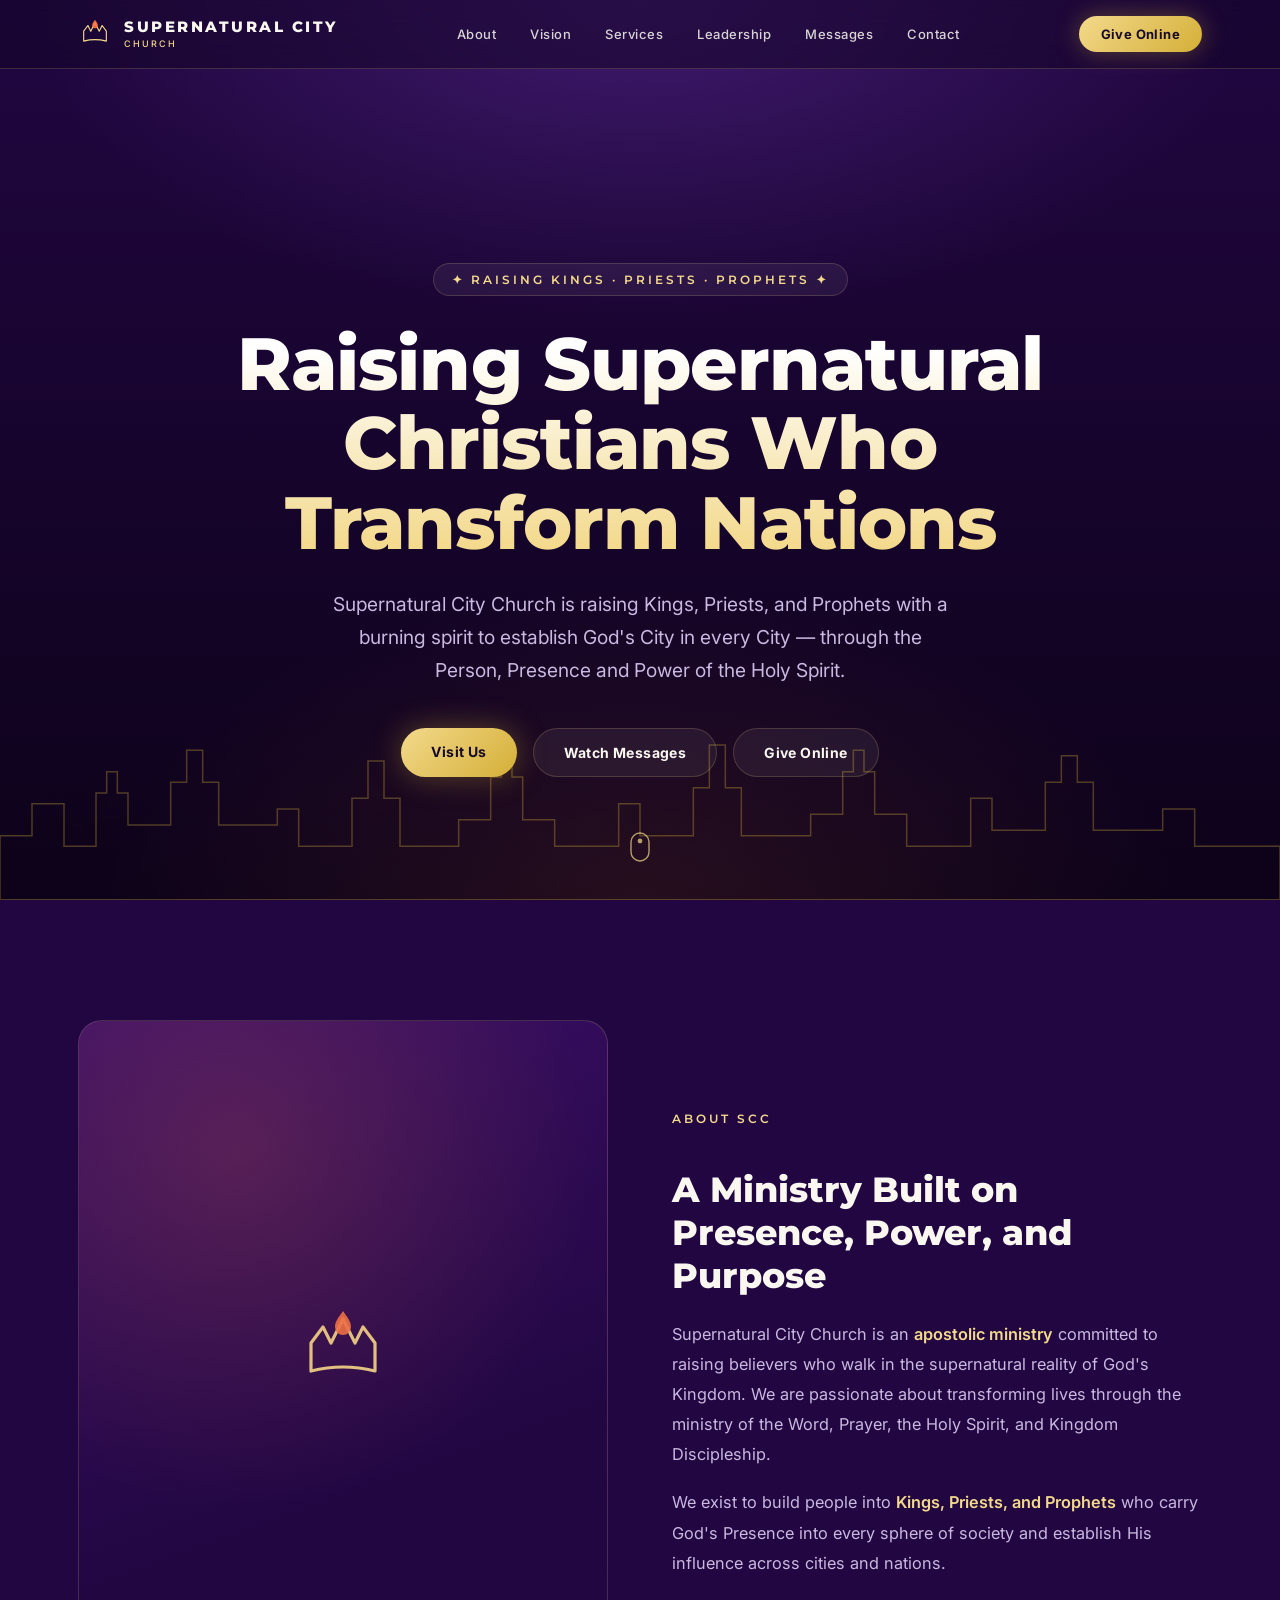
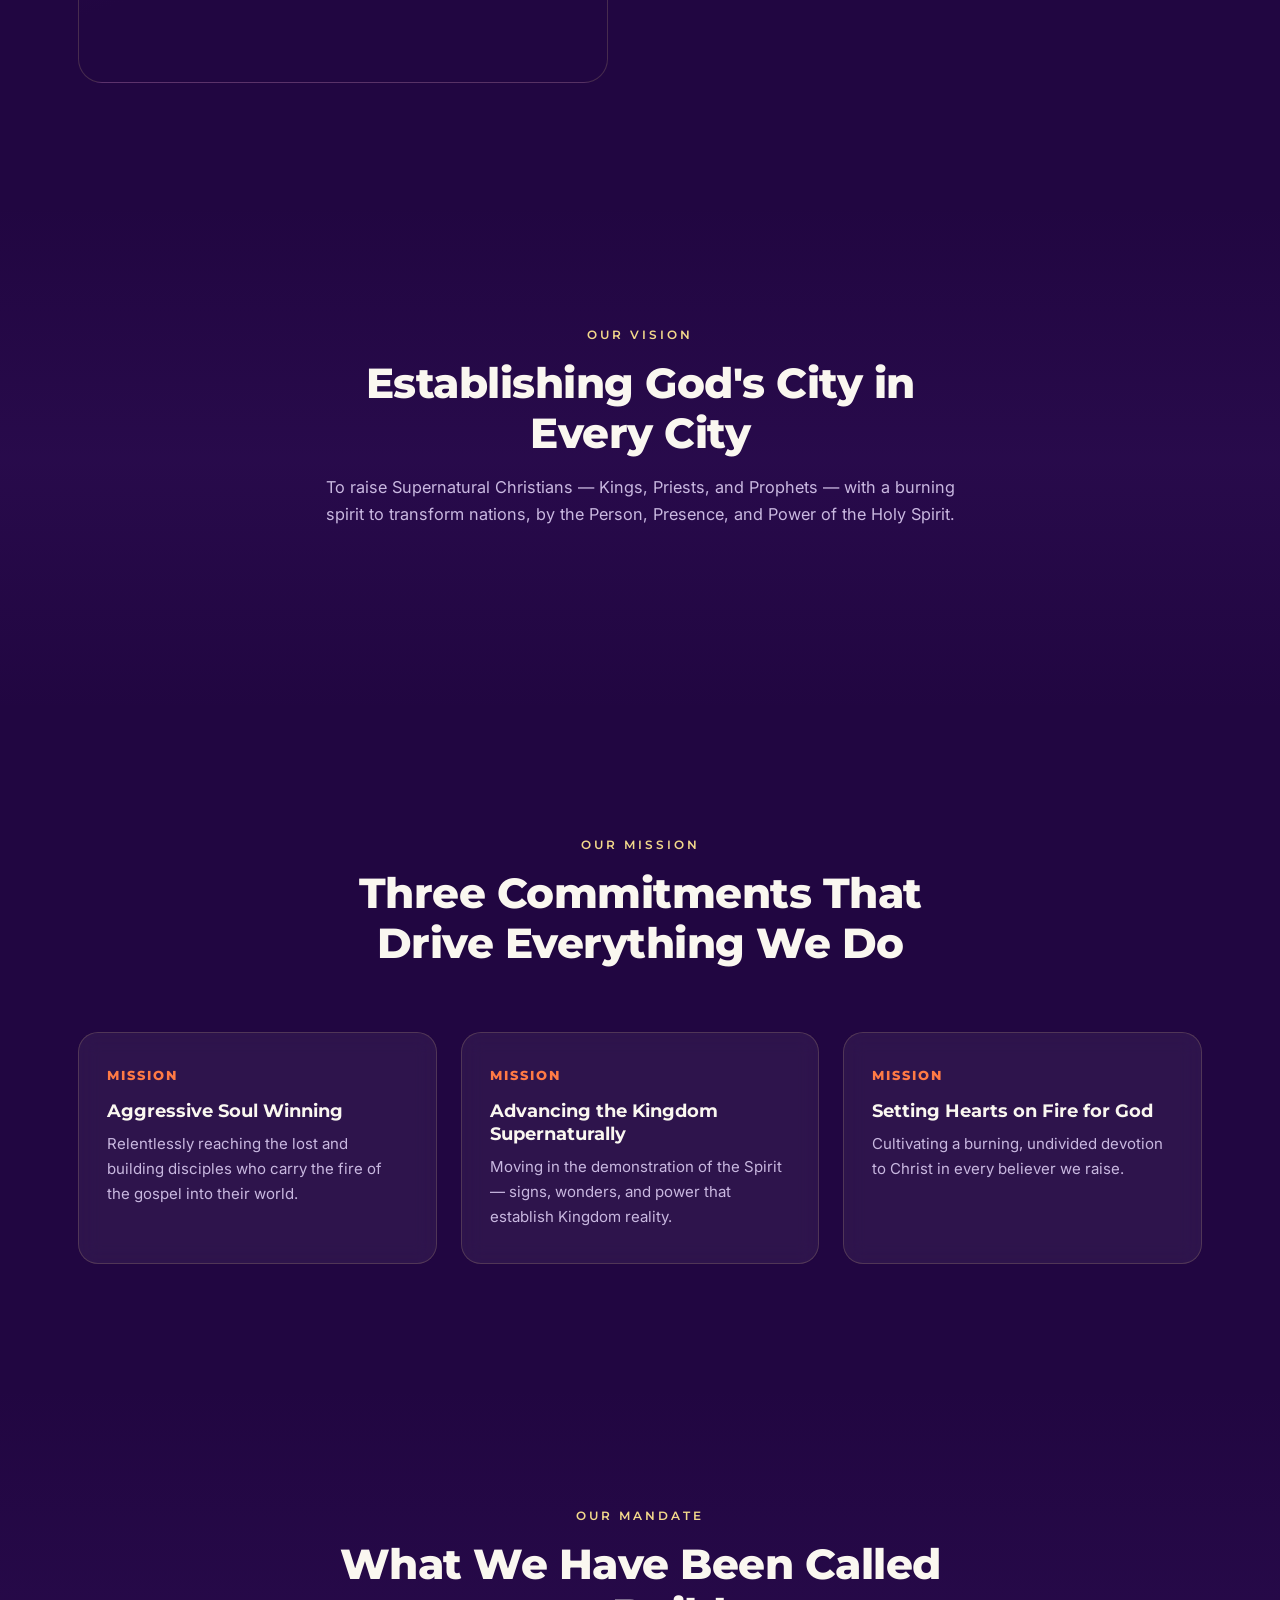
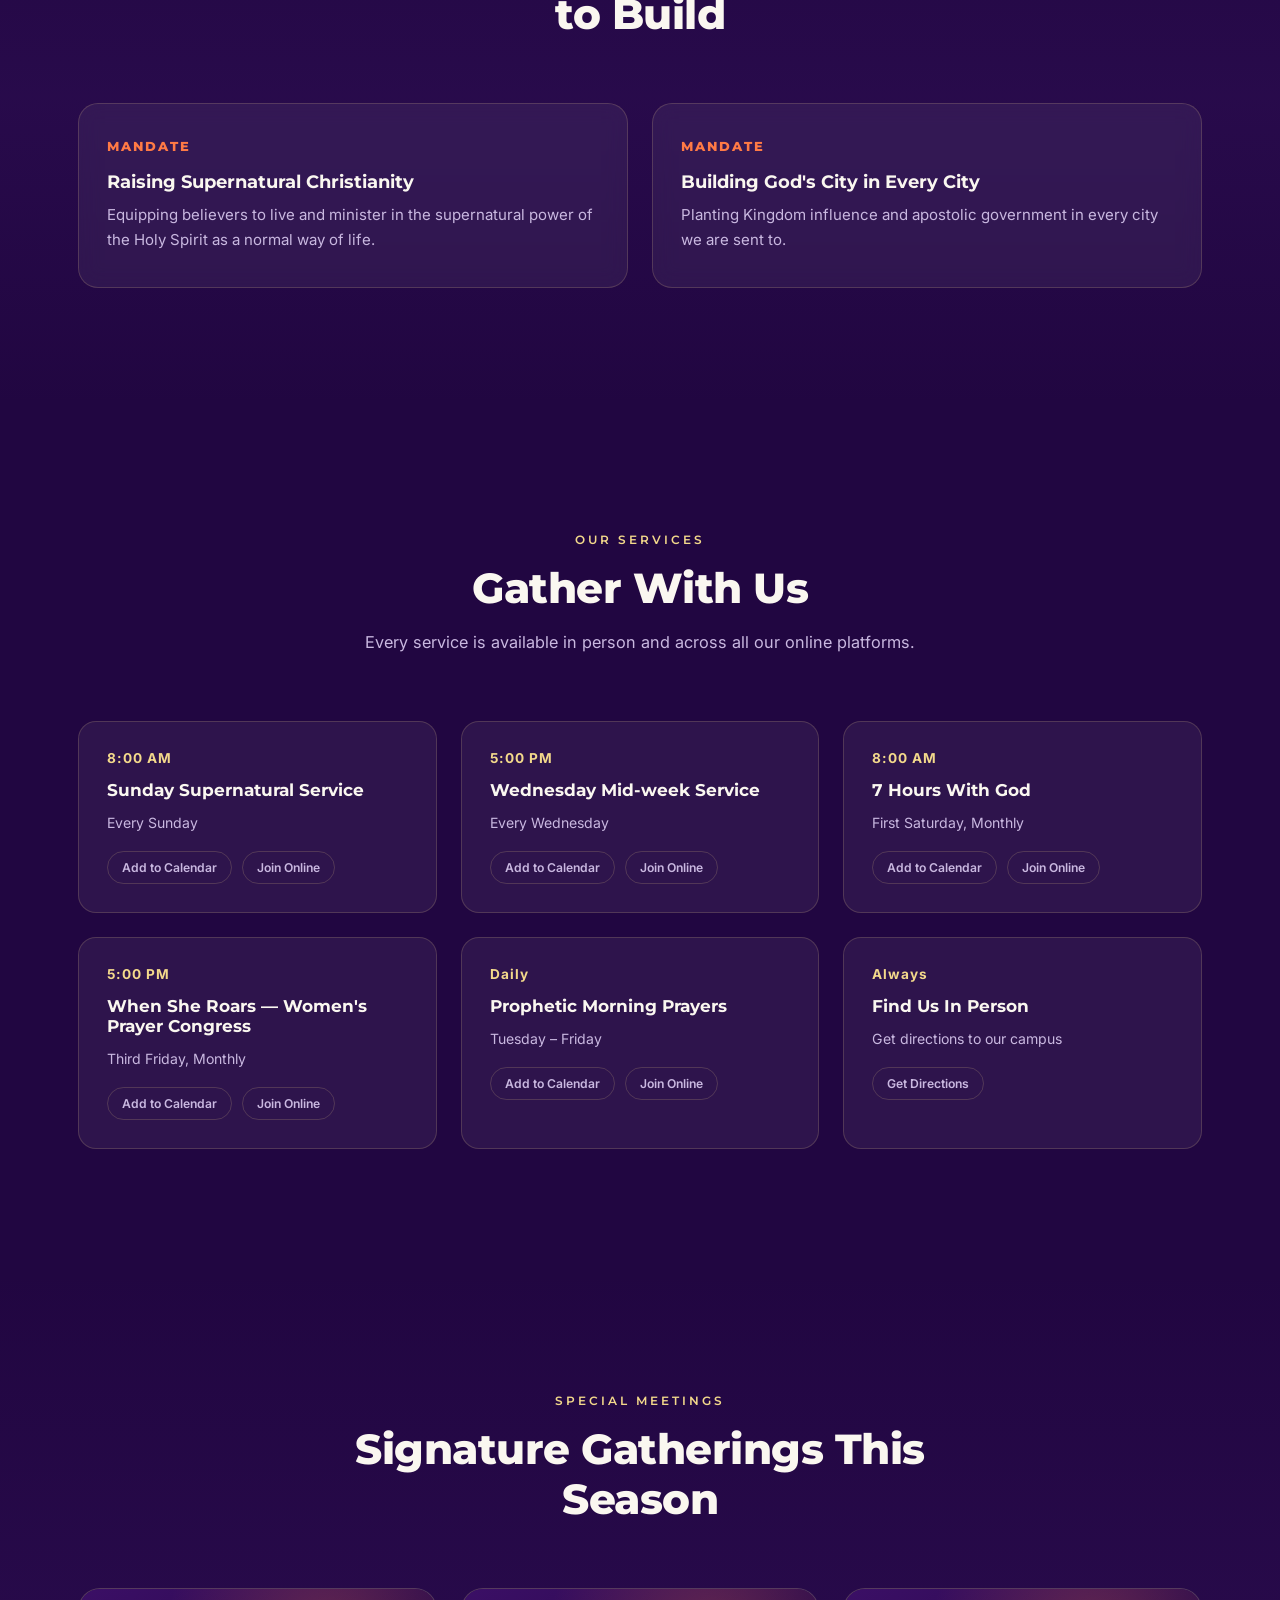
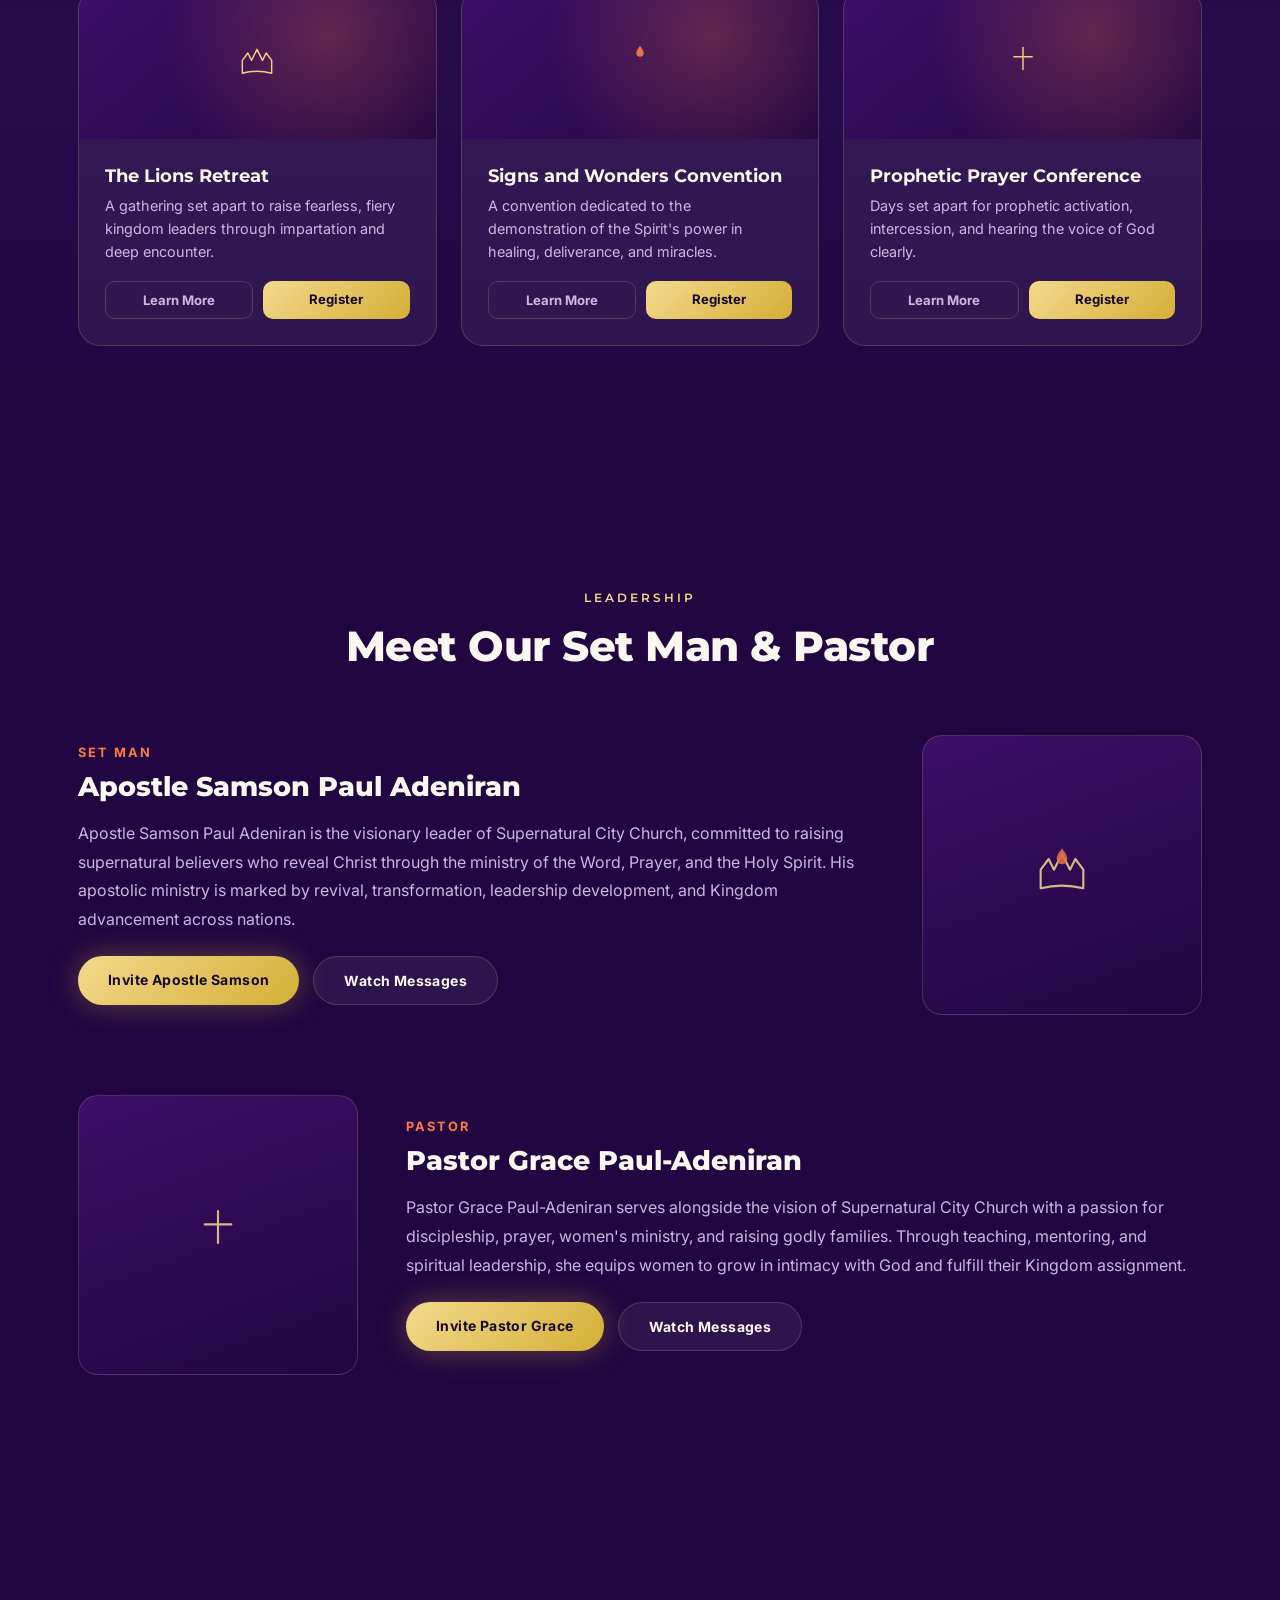
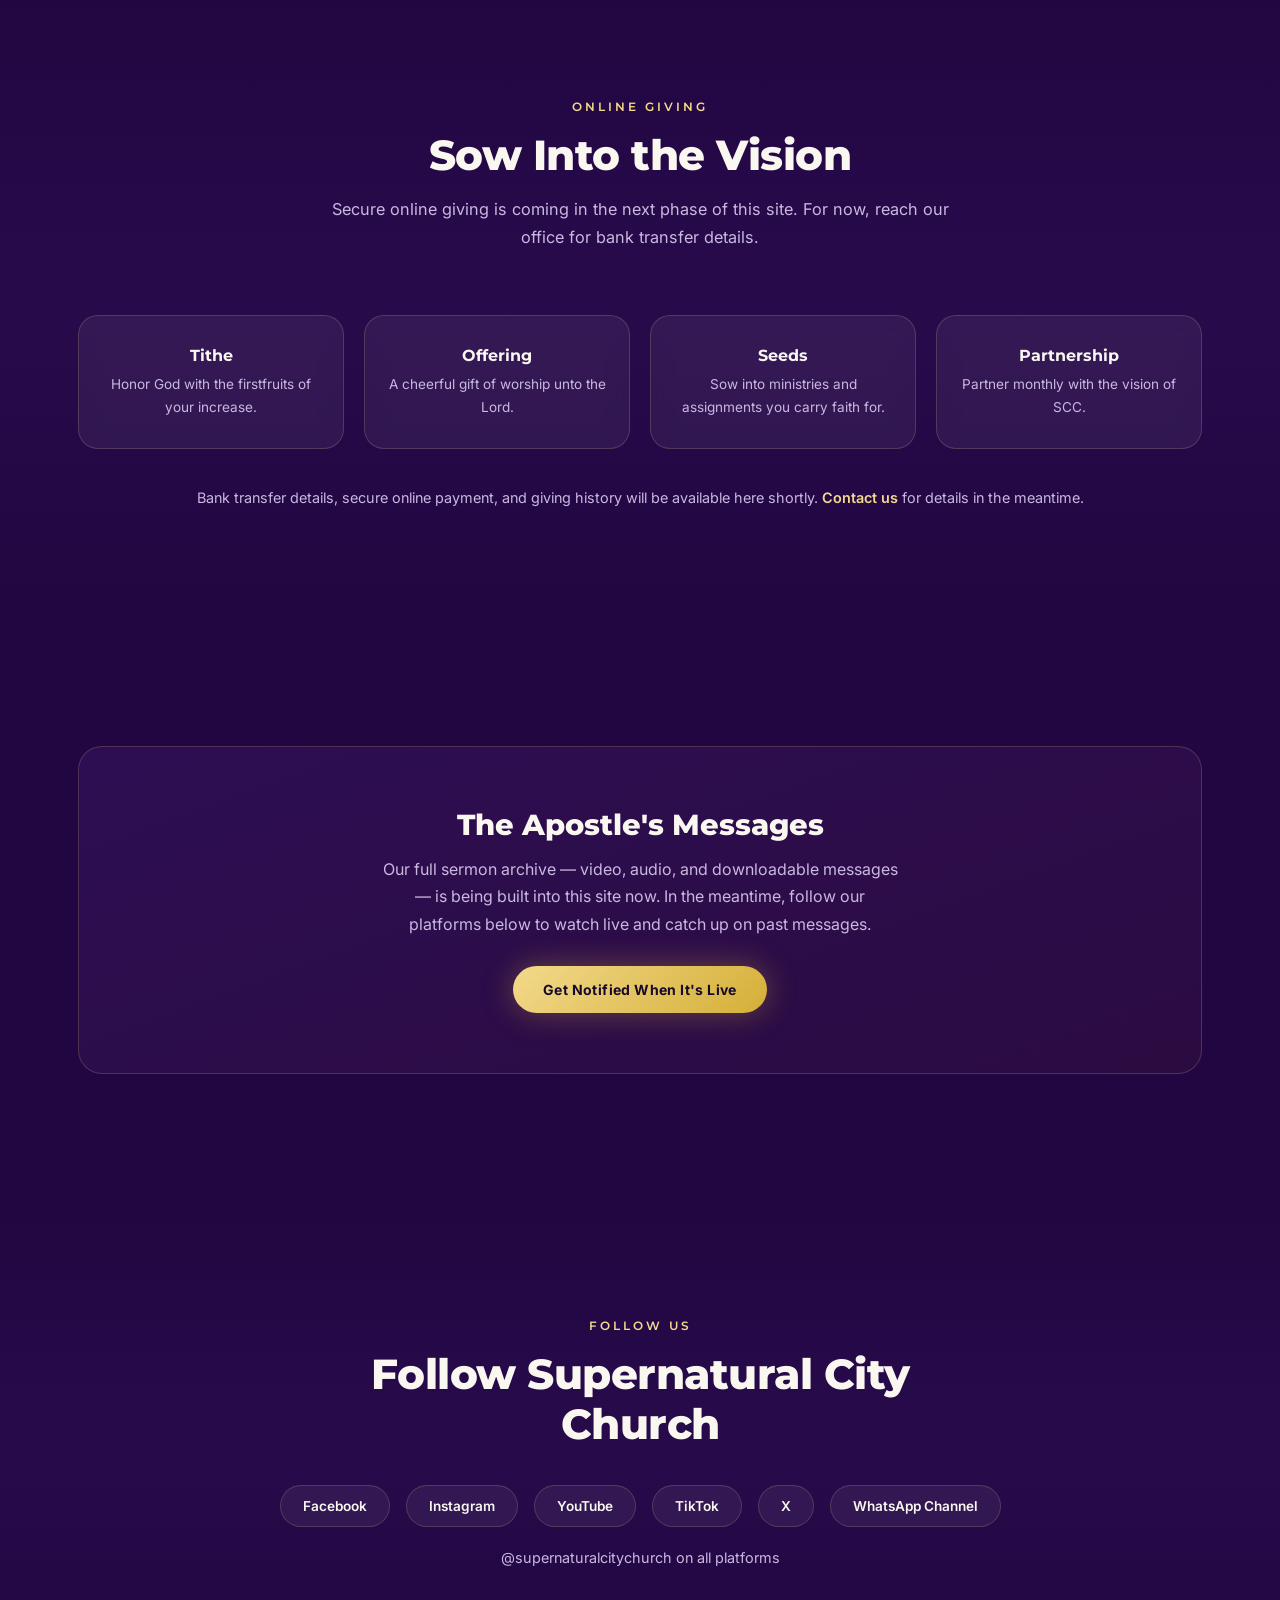
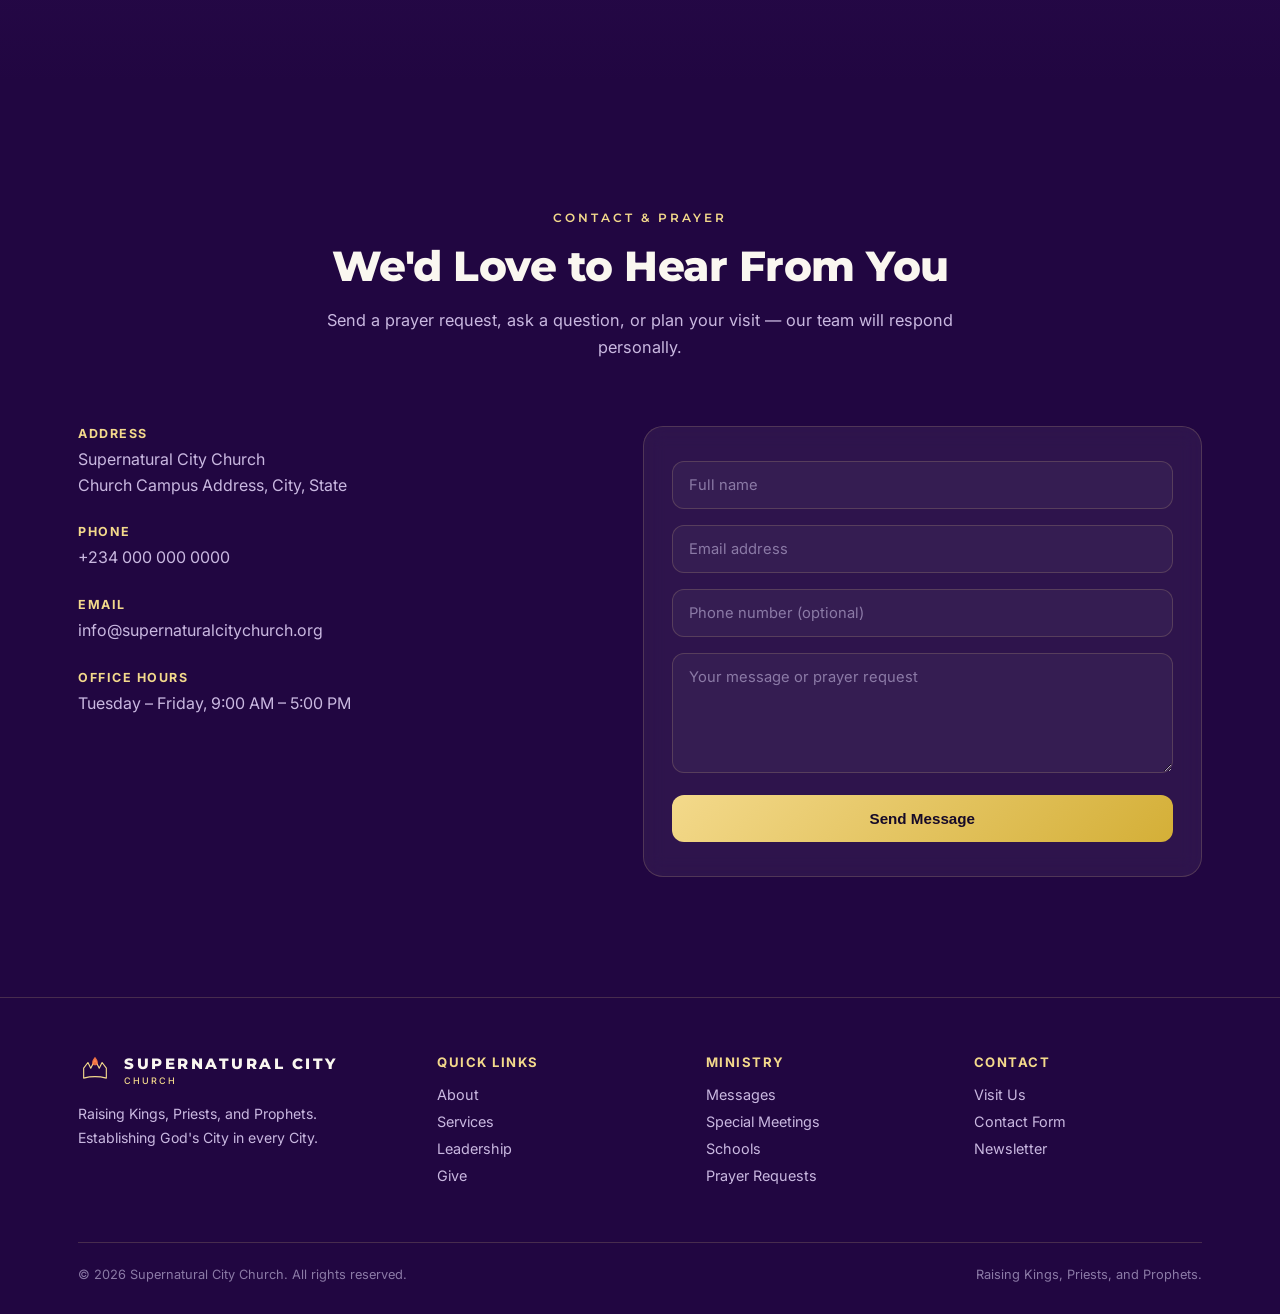
==== index.html @ 4b665d41 "Rename index (1).html to index.html" ====
<!DOCTYPE html>
<html lang="en">
<head>
<meta charset="UTF-8">
<meta name="viewport" content="width=device-width, initial-scale=1.0">
<title>Supernatural City Church | Raising Kings, Priests, and Prophets</title>
<meta name="description" content="Supernatural City Church — raising supernatural Christians with a burning spirit to establish God's City in every city through the Person, Presence and Power of the Holy Spirit.">
<link rel="preconnect" href="https://fonts.googleapis.com">
<link rel="preconnect" href="https://fonts.gstatic.com" crossorigin>
<link href="https://fonts.googleapis.com/css2?family=Montserrat:wght@500;600;700;800;900&family=Inter:wght@400;500;600&display=swap" rel="stylesheet">
<style>
  :root{
    --purple-deep:#210641;
    --purple-mid:#3B0F66;
    --purple-glow:#7A3FC2;
    --gold:#D4AF37;
    --gold-light:#F3D98B;
    --orange-glow:#FF7A45;
    --cream:#FAF7F0;
    --ink:#160A28;
    --muted:#C9B8E0;
    --glass:rgba(255,255,255,0.06);
    --glass-border:rgba(243,217,139,0.18);
  }
  *{margin:0;padding:0;box-sizing:border-box;}
  html{scroll-behavior:smooth;}
  body{
    background:var(--purple-deep);
    color:var(--cream);
    font-family:'Inter',sans-serif;
    overflow-x:hidden;
  }
  h1,h2,h3,.eyebrow,.logo-text{font-family:'Montserrat',sans-serif;}
  a{color:inherit;text-decoration:none;}
  img{max-width:100%;display:block;}
  .wrap{max-width:1180px;margin:0 auto;padding:0 28px;}
  ::selection{background:var(--gold);color:var(--ink);}

  /* ---------- Signature glyph (flame-crown) ---------- */
  .glyph{width:34px;height:34px;flex-shrink:0;}
  .glyph path,.glyph polyline{fill:none;stroke:var(--gold-light);stroke-width:1.6;stroke-linecap:round;stroke-linejoin:round;}
  .glyph .flame{fill:var(--orange-glow);stroke:none;opacity:.9;}

  /* ---------- Nav ---------- */
  header{
    position:fixed;top:0;left:0;right:0;z-index:100;
    background:rgba(21,6,41,0.55);
    backdrop-filter:blur(14px);-webkit-backdrop-filter:blur(14px);
    border-bottom:1px solid var(--glass-border);
    transition:background .3s ease;
  }
  nav{display:flex;align-items:center;justify-content:space-between;padding:16px 28px;max-width:1180px;margin:0 auto;}
  .brand{display:flex;align-items:center;gap:12px;}
  .logo-text{font-weight:800;font-size:15px;letter-spacing:2.5px;color:var(--cream);line-height:1.1;}
  .logo-text span{display:block;font-size:9px;font-weight:500;letter-spacing:2px;color:var(--gold-light);font-family:'Inter',sans-serif;margin-top:3px;}
  .nav-links{display:flex;gap:34px;font-size:13px;letter-spacing:.5px;font-weight:500;}
  .nav-links a{opacity:.85;position:relative;padding:4px 0;}
  .nav-links a:hover{opacity:1;color:var(--gold-light);}
  .nav-cta{
    background:linear-gradient(135deg,var(--gold-light),var(--gold));
    color:var(--ink);padding:10px 22px;border-radius:999px;font-weight:700;font-size:13px;
    letter-spacing:.4px;box-shadow:0 0 24px rgba(212,175,55,0.35);
    transition:transform .25s ease, box-shadow .25s ease;
  }
  .nav-cta:hover{transform:translateY(-2px);box-shadow:0 0 32px rgba(212,175,55,0.55);}
  .burger{display:none;flex-direction:column;gap:5px;cursor:pointer;background:none;border:none;}
  .burger span{width:24px;height:2px;background:var(--cream);}

  /* ---------- Hero ---------- */
  .hero{
    position:relative;min-height:100vh;display:flex;align-items:center;justify-content:center;text-align:center;
    background:
      radial-gradient(ellipse 80% 60% at 50% 0%, rgba(122,63,194,0.35), transparent 60%),
      radial-gradient(ellipse 60% 50% at 50% 100%, rgba(255,122,69,0.10), transparent 70%),
      linear-gradient(180deg,var(--purple-deep) 0%, #150429 60%, #0D0219 100%);
    overflow:hidden;
    padding:140px 24px 0;
  }
  .particles{position:absolute;inset:0;pointer-events:none;}
  .particle{
    position:absolute;bottom:-10%;border-radius:50%;
    background:radial-gradient(circle,var(--gold-light),var(--orange-glow) 70%,transparent 75%);
    opacity:0;animation:rise linear infinite;
  }
  @keyframes rise{
    0%{transform:translateY(0) translateX(0);opacity:0;}
    10%{opacity:.85;}
    90%{opacity:.4;}
    100%{transform:translateY(-110vh) translateX(var(--drift,20px));opacity:0;}
  }
  .skyline{position:absolute;left:0;right:0;bottom:0;width:100%;opacity:.55;filter:drop-shadow(0 0 22px rgba(212,175,55,0.25));}
  .hero-inner{position:relative;z-index:2;max-width:840px;}
  .eyebrow{
    display:inline-flex;align-items:center;gap:10px;font-size:12px;letter-spacing:3px;font-weight:600;
    color:var(--gold-light);border:1px solid var(--glass-border);padding:8px 18px;border-radius:999px;
    background:var(--glass);margin-bottom:28px;
  }
  .hero h1{
    font-size:clamp(2.4rem,6vw,4.6rem);font-weight:800;line-height:1.08;letter-spacing:-1px;
    background:linear-gradient(180deg,#FFFFFF 10%, var(--gold-light) 95%);
    -webkit-background-clip:text;background-clip:text;color:transparent;
    margin-bottom:26px;
  }
  .hero p.lead{font-size:clamp(1rem,1.6vw,1.2rem);color:var(--muted);max-width:620px;margin:0 auto 42px;line-height:1.7;}
  .cta-row{display:flex;gap:16px;justify-content:center;flex-wrap:wrap;}
  .btn{
    padding:15px 30px;border-radius:999px;font-weight:700;font-size:14px;letter-spacing:.4px;
    transition:transform .25s ease, box-shadow .25s ease, background .25s ease;display:inline-block;
  }
  .btn-primary{background:linear-gradient(135deg,var(--gold-light),var(--gold));color:var(--ink);box-shadow:0 0 30px rgba(212,175,55,0.35);}
  .btn-primary:hover{transform:translateY(-3px);box-shadow:0 0 40px rgba(212,175,55,0.55);}
  .btn-ghost{border:1px solid var(--glass-border);background:var(--glass);color:var(--cream);}
  .btn-ghost:hover{border-color:var(--gold-light);color:var(--gold-light);transform:translateY(-3px);}
  .scroll-cue{position:absolute;bottom:34px;left:50%;transform:translateX(-50%);opacity:.7;animation:bob 2.4s ease-in-out infinite;}
  @keyframes bob{0%,100%{transform:translate(-50%,0);}50%{transform:translate(-50%,8px);}}

  /* ---------- Sections generic ---------- */
  section{position:relative;padding:120px 0;}
  .section-head{max-width:640px;margin:0 auto 64px;text-align:center;}
  .section-head .eyebrow{background:none;border:none;padding:0;margin-bottom:16px;}
  .section-head h2{font-size:clamp(1.9rem,3.4vw,2.6rem);font-weight:800;color:var(--cream);letter-spacing:-.5px;}
  .section-head p{color:var(--muted);margin-top:16px;font-size:1.02rem;line-height:1.7;}
  .divider{width:64px;height:2px;background:linear-gradient(90deg,transparent,var(--gold),transparent);margin:0 auto;}

  .fade-up{opacity:0;transform:translateY(28px);transition:opacity .8s ease, transform .8s ease;}
  .fade-up.in{opacity:1;transform:translateY(0);}

  /* ---------- About ---------- */
  .about-grid{display:grid;grid-template-columns:1fr 1fr;gap:64px;align-items:center;}
  .about-copy p{color:var(--muted);line-height:1.85;margin-bottom:18px;font-size:1.02rem;}
  .about-copy p strong{color:var(--gold-light);font-weight:600;}
  .about-frame{
    aspect-ratio:4/5;border-radius:24px;
    background:linear-gradient(160deg,var(--purple-mid),var(--purple-deep) 70%);
    border:1px solid var(--glass-border);position:relative;overflow:hidden;
    display:flex;align-items:center;justify-content:center;
  }
  .about-frame .glyph{width:96px;height:96px;opacity:.9;}
  .about-frame::after{content:"";position:absolute;inset:0;background:radial-gradient(circle at 30% 20%,rgba(255,122,69,0.18),transparent 55%);}

  /* ---------- Cards ---------- */
  .card{
    background:var(--glass);border:1px solid var(--glass-border);border-radius:20px;padding:34px 28px;
    backdrop-filter:blur(10px);transition:transform .3s ease, border-color .3s ease, box-shadow .3s ease;
  }
  .card:hover{transform:translateY(-6px);border-color:rgba(243,217,139,0.4);box-shadow:0 20px 50px rgba(0,0,0,0.35);}
  .card .num{font-family:'Montserrat',sans-serif;font-weight:800;font-size:13px;color:var(--orange-glow);letter-spacing:2px;margin-bottom:16px;display:block;}
  .card h3{font-size:1.15rem;font-weight:700;margin-bottom:10px;color:var(--cream);}
  .card p{color:var(--muted);font-size:.94rem;line-height:1.65;}

  .grid-3{display:grid;grid-template-columns:repeat(3,1fr);gap:24px;}
  .grid-2{display:grid;grid-template-columns:repeat(2,1fr);gap:24px;}

  /* Alternate section tint */
  .tint{background:linear-gradient(180deg,transparent, rgba(122,63,194,0.08), transparent);}

  /* ---------- Services ---------- */
  .service-card{
    background:var(--glass);border:1px solid var(--glass-border);border-radius:18px;padding:28px;
    display:flex;flex-direction:column;gap:14px;
  }
  .service-card .time{color:var(--gold-light);font-weight:700;font-size:.85rem;letter-spacing:1px;}
  .service-card h3{font-size:1.05rem;font-weight:700;}
  .service-card .cadence{color:var(--muted);font-size:.88rem;}
  .service-actions{display:flex;gap:10px;flex-wrap:wrap;margin-top:6px;}
  .mini-btn{font-size:.76rem;font-weight:600;padding:8px 14px;border-radius:999px;border:1px solid var(--glass-border);color:var(--muted);}
  .mini-btn:hover{border-color:var(--gold-light);color:var(--gold-light);}

  /* ---------- Events ---------- */
  .event-card{border-radius:22px;overflow:hidden;border:1px solid var(--glass-border);background:var(--glass);}
  .event-top{height:150px;background:linear-gradient(140deg,var(--purple-mid),var(--purple-deep));position:relative;display:flex;align-items:center;justify-content:center;}
  .event-top::after{content:"";position:absolute;inset:0;background:radial-gradient(circle at 70% 30%,rgba(255,122,69,0.25),transparent 60%);}
  .event-body{padding:26px;}
  .event-body h3{font-size:1.1rem;font-weight:700;margin-bottom:8px;}
  .event-body p{color:var(--muted);font-size:.9rem;line-height:1.6;margin-bottom:18px;}
  .event-actions{display:flex;gap:10px;}
  .event-actions a{flex:1;text-align:center;padding:10px;border-radius:10px;font-size:.82rem;font-weight:700;}
  .event-actions .learn{border:1px solid var(--glass-border);color:var(--muted);}
  .event-actions .register{background:linear-gradient(135deg,var(--gold-light),var(--gold));color:var(--ink);}

  /* ---------- Leadership ---------- */
  .leader{display:grid;grid-template-columns:280px 1fr;gap:48px;align-items:center;margin-bottom:80px;}
  .leader:nth-child(even){grid-template-columns:1fr 280px;}
  .leader:nth-child(even) .leader-photo{order:2;}
  .leader-photo{
    aspect-ratio:1/1;border-radius:20px;background:linear-gradient(160deg,var(--purple-mid),var(--purple-deep));
    border:1px solid var(--glass-border);display:flex;align-items:center;justify-content:center;position:relative;overflow:hidden;
  }
  .leader-photo .glyph{width:64px;height:64px;opacity:.85;}
  .leader-copy .role{color:var(--orange-glow);font-weight:700;font-size:.8rem;letter-spacing:2px;margin-bottom:10px;display:block;}
  .leader-copy h3{font-size:1.7rem;font-weight:800;margin-bottom:16px;}
  .leader-copy p{color:var(--muted);line-height:1.8;margin-bottom:22px;}
  .leader-actions{display:flex;gap:14px;flex-wrap:wrap;}

  /* ---------- Give ---------- */
  .give-grid{display:grid;grid-template-columns:repeat(4,1fr);gap:20px;}
  .give-card{text-align:center;padding:30px 20px;}
  .give-card h3{font-size:1rem;margin-bottom:8px;}
  .give-card p{font-size:.85rem;color:var(--muted);margin-bottom:0;}
  .give-note{text-align:center;color:var(--muted);font-size:.9rem;margin-top:40px;}

  /* ---------- Sermons teaser ---------- */
  .sermon-teaser{
    border:1px solid var(--glass-border);border-radius:24px;padding:60px 40px;text-align:center;
    background:linear-gradient(160deg,rgba(122,63,194,0.14),rgba(255,122,69,0.05));
  }
  .sermon-teaser h2{font-size:1.8rem;font-weight:800;margin-bottom:14px;}
  .sermon-teaser p{color:var(--muted);max-width:520px;margin:0 auto 28px;line-height:1.7;}

  /* ---------- Social ---------- */
  .social-row{display:flex;justify-content:center;gap:16px;flex-wrap:wrap;}
  .social-pill{
    display:flex;align-items:center;gap:10px;padding:12px 22px;border-radius:999px;
    border:1px solid var(--glass-border);background:var(--glass);font-size:.85rem;font-weight:600;
  }
  .social-pill:hover{border-color:var(--gold-light);color:var(--gold-light);}

  /* ---------- Contact ---------- */
  .contact-grid{display:grid;grid-template-columns:1fr 1.1fr;gap:56px;}
  .contact-info .item{margin-bottom:26px;}
  .contact-info .label{color:var(--gold-light);font-size:.78rem;font-weight:700;letter-spacing:1.5px;margin-bottom:6px;display:block;}
  .contact-info .val{color:var(--muted);line-height:1.6;}
  form.card{display:flex;flex-direction:column;gap:16px;}
  form.card input, form.card textarea{
    background:rgba(255,255,255,0.04);border:1px solid var(--glass-border);border-radius:12px;
    padding:14px 16px;color:var(--cream);font-family:'Inter',sans-serif;font-size:.92rem;
  }
  form.card input::placeholder, form.card textarea::placeholder{color:#8b7aa6;}
  form.card input:focus, form.card textarea:focus{outline:2px solid var(--gold-light);outline-offset:1px;}
  form.card textarea{min-height:120px;resize:vertical;}
  form.card .hp{position:absolute;left:-9999px;}
  form.card button{
    background:linear-gradient(135deg,var(--gold-light),var(--gold));color:var(--ink);border:none;
    padding:15px;border-radius:12px;font-weight:700;font-size:.95rem;cursor:pointer;margin-top:6px;
  }
  form.card button:hover{box-shadow:0 0 30px rgba(212,175,55,0.4);}

  /* ---------- Footer ---------- */
  footer{border-top:1px solid var(--glass-border);padding:56px 0 32px;}
  .footer-grid{display:grid;grid-template-columns:1.4fr 1fr 1fr 1fr;gap:40px;margin-bottom:48px;}
  .footer-col h4{font-size:.82rem;letter-spacing:1.5px;color:var(--gold-light);margin-bottom:16px;}
  .footer-col a{display:block;color:var(--muted);font-size:.9rem;margin-bottom:10px;}
  .footer-col a:hover{color:var(--gold-light);}
  .footer-brand p{color:var(--muted);font-size:.88rem;line-height:1.7;margin-top:14px;max-width:280px;}
  .footer-bottom{border-top:1px solid var(--glass-border);padding-top:24px;display:flex;justify-content:space-between;flex-wrap:wrap;gap:12px;color:#8b7aa6;font-size:.8rem;}

  @media(max-width:920px){
    .nav-links,.nav-cta{display:none;}
    .burger{display:flex;}
    .about-grid,.contact-grid{grid-template-columns:1fr;}
    .grid-3,.grid-2,.give-grid{grid-template-columns:1fr 1fr;}
    .leader,.leader:nth-child(even){grid-template-columns:1fr;text-align:center;}
    .leader-photo{width:220px;margin:0 auto;order:0 !important;}
    .footer-grid{grid-template-columns:1fr 1fr;}
  }
  @media(max-width:600px){
    .grid-3,.grid-2,.give-grid{grid-template-columns:1fr;}
    .footer-grid{grid-template-columns:1fr;}
    section{padding:80px 0;}
  }
  @media (prefers-reduced-motion: reduce){
    .particle{animation:none;display:none;}
    .fade-up{transition:none;opacity:1;transform:none;}
    .scroll-cue{animation:none;}
  }
</style>
</head>
<body>

<!-- ================= NAV ================= -->
<header>
  <nav>
    <a href="#" class="brand">
      <svg class="glyph" viewBox="0 0 48 48"><path d="M8 20 L14 12 L18 20 L24 8 L30 20 L34 12 L40 20 L40 34 Q24 30 8 34 Z"/><path class="flame" d="M24 4c2 3 4 5 4 8a4 4 0 0 1-8 0c0-3 2-5 4-8z" stroke="none"/></svg>
      <span class="logo-text">SUPERNATURAL CITY<span>CHURCH</span></span>
    </a>
    <div class="nav-links">
      <a href="#about">About</a>
      <a href="#vision">Vision</a>
      <a href="#services">Services</a>
      <a href="#leadership">Leadership</a>
      <a href="#sermons">Messages</a>
      <a href="#contact">Contact</a>
    </div>
    <a href="#give" class="nav-cta">Give Online</a>
    <button class="burger" aria-label="Menu" onclick="document.querySelector('.nav-links').style.display='flex';document.querySelector('.nav-links').style.cssText='display:flex;flex-direction:column;position:absolute;top:64px;right:28px;background:#210641;padding:20px 28px;border-radius:14px;border:1px solid var(--glass-border);gap:18px;'">
      <span></span><span></span><span></span>
    </button>
  </nav>
</header>

<!-- ================= HERO ================= -->
<section class="hero">
  <div class="particles" id="particles"></div>
  <svg class="skyline" viewBox="0 0 1200 160" preserveAspectRatio="none" xmlns="http://www.w3.org/2000/svg">
    <g fill="none" stroke="#D4AF37" stroke-width="1.4" opacity="0.6">
      <path d="M0 160 L0 100 L30 100 L30 70 L60 70 L60 110 L90 110 L90 60 L100 60 L100 40 L110 40 L110 60 L120 60 L120 90 L160 90 L160 50 L175 50 L175 20 L190 20 L190 50 L205 50 L205 90 L260 90 L260 75 L280 75 L280 110 L330 110 L330 65 L345 65 L345 30 L360 30 L360 65 L375 65 L375 110 L430 110 L430 85 L460 85 L460 45 L470 45 L470 25 L480 25 L480 45 L490 45 L490 85 L520 85 L520 110 L580 110 L580 70 L600 70 L600 100 L650 100 L650 55 L665 55 L665 15 L680 15 L680 55 L695 55 L695 100 L760 100 L760 80 L790 80 L790 40 L800 40 L800 20 L810 20 L810 40 L820 40 L820 80 L850 80 L850 110 L910 110 L910 65 L930 65 L930 95 L980 95 L980 50 L995 50 L995 25 L1010 25 L1010 50 L1025 50 L1025 95 L1090 95 L1090 75 L1120 75 L1120 110 L1200 110 L1200 160 Z"/>
    </g>
  </svg>
  <div class="hero-inner">
    <div class="eyebrow">✦ RAISING KINGS · PRIESTS · PROPHETS ✦</div>
    <h1>Raising Supernatural Christians Who Transform Nations</h1>
    <p class="lead">Supernatural City Church is raising Kings, Priests, and Prophets with a burning spirit to establish God's City in every City — through the Person, Presence and Power of the Holy Spirit.</p>
    <div class="cta-row">
      <a href="#contact" class="btn btn-primary">Visit Us</a>
      <a href="#sermons" class="btn btn-ghost">Watch Messages</a>
      <a href="#give" class="btn btn-ghost">Give Online</a>
    </div>
  </div>
  <div class="scroll-cue">
    <svg width="20" height="30" viewBox="0 0 20 30" fill="none"><rect x="1" y="1" width="18" height="28" rx="9" stroke="#F3D98B" stroke-width="1.4"/><circle cx="10" cy="9" r="2.4" fill="#F3D98B"/></svg>
  </div>
</section>

<!-- ================= ABOUT ================= -->
<section id="about">
  <div class="wrap about-grid">
    <div class="about-frame fade-up">
      <svg class="glyph" viewBox="0 0 48 48"><path d="M8 20 L14 12 L18 20 L24 8 L30 20 L34 12 L40 20 L40 34 Q24 30 8 34 Z"/><path class="flame" d="M24 4c2 3 4 5 4 8a4 4 0 0 1-8 0c0-3 2-5 4-8z" stroke="none"/></svg>
    </div>
    <div class="about-copy fade-up">
      <div class="eyebrow" style="border:none;padding:0;background:none;">ABOUT SCC</div>
      <h2 style="font-size:2.2rem;font-weight:800;margin:14px 0 22px;">A Ministry Built on Presence, Power, and Purpose</h2>
      <p>Supernatural City Church is an <strong>apostolic ministry</strong> committed to raising believers who walk in the supernatural reality of God's Kingdom. We are passionate about transforming lives through the ministry of the Word, Prayer, the Holy Spirit, and Kingdom Discipleship.</p>
      <p>We exist to build people into <strong>Kings, Priests, and Prophets</strong> who carry God's Presence into every sphere of society and establish His influence across cities and nations.</p>
    </div>
  </div>
</section>

<!-- ================= VISION ================= -->
<section id="vision" class="tint">
  <div class="wrap">
    <div class="section-head fade-up">
      <div class="eyebrow">OUR VISION</div>
      <h2>Establishing God's City in Every City</h2>
      <p>To raise Supernatural Christians — Kings, Priests, and Prophets — with a burning spirit to transform nations, by the Person, Presence, and Power of the Holy Spirit.</p>
    </div>
  </div>
</section>

<!-- ================= MISSION ================= -->
<section id="mission">
  <div class="wrap">
    <div class="section-head fade-up">
      <div class="eyebrow">OUR MISSION</div>
      <h2>Three Commitments That Drive Everything We Do</h2>
    </div>
    <div class="grid-3 fade-up">
      <div class="card"><span class="num">MISSION</span><h3>Aggressive Soul Winning</h3><p>Relentlessly reaching the lost and building disciples who carry the fire of the gospel into their world.</p></div>
      <div class="card"><span class="num">MISSION</span><h3>Advancing the Kingdom Supernaturally</h3><p>Moving in the demonstration of the Spirit — signs, wonders, and power that establish Kingdom reality.</p></div>
      <div class="card"><span class="num">MISSION</span><h3>Setting Hearts on Fire for God</h3><p>Cultivating a burning, undivided devotion to Christ in every believer we raise.</p></div>
    </div>
  </div>
</section>

<!-- ================= MANDATE ================= -->
<section class="tint">
  <div class="wrap">
    <div class="section-head fade-up">
      <div class="eyebrow">OUR MANDATE</div>
      <h2>What We Have Been Called to Build</h2>
    </div>
    <div class="grid-2 fade-up">
      <div class="card"><span class="num">MANDATE</span><h3>Raising Supernatural Christianity</h3><p>Equipping believers to live and minister in the supernatural power of the Holy Spirit as a normal way of life.</p></div>
      <div class="card"><span class="num">MANDATE</span><h3>Building God's City in Every City</h3><p>Planting Kingdom influence and apostolic government in every city we are sent to.</p></div>
    </div>
  </div>
</section>

<!-- ================= SERVICES ================= -->
<section id="services">
  <div class="wrap">
    <div class="section-head fade-up">
      <div class="eyebrow">OUR SERVICES</div>
      <h2>Gather With Us</h2>
      <p>Every service is available in person and across all our online platforms.</p>
    </div>
    <div class="grid-3 fade-up" style="grid-template-columns:repeat(3,1fr);">
      <div class="service-card">
        <span class="time">8:00 AM</span>
        <h3>Sunday Supernatural Service</h3>
        <span class="cadence">Every Sunday</span>
        <div class="service-actions"><a href="#" class="mini-btn">Add to Calendar</a><a href="#sermons" class="mini-btn">Join Online</a></div>
      </div>
      <div class="service-card">
        <span class="time">5:00 PM</span>
        <h3>Wednesday Mid-week Service</h3>
        <span class="cadence">Every Wednesday</span>
        <div class="service-actions"><a href="#" class="mini-btn">Add to Calendar</a><a href="#sermons" class="mini-btn">Join Online</a></div>
      </div>
      <div class="service-card">
        <span class="time">8:00 AM</span>
        <h3>7 Hours With God</h3>
        <span class="cadence">First Saturday, Monthly</span>
        <div class="service-actions"><a href="#" class="mini-btn">Add to Calendar</a><a href="#sermons" class="mini-btn">Join Online</a></div>
      </div>
      <div class="service-card">
        <span class="time">5:00 PM</span>
        <h3>When She Roars — Women's Prayer Congress</h3>
        <span class="cadence">Third Friday, Monthly</span>
        <div class="service-actions"><a href="#" class="mini-btn">Add to Calendar</a><a href="#sermons" class="mini-btn">Join Online</a></div>
      </div>
      <div class="service-card">
        <span class="time">Daily</span>
        <h3>Prophetic Morning Prayers</h3>
        <span class="cadence">Tuesday – Friday</span>
        <div class="service-actions"><a href="#" class="mini-btn">Add to Calendar</a><a href="#sermons" class="mini-btn">Join Online</a></div>
      </div>
      <div class="service-card">
        <span class="time">Always</span>
        <h3>Find Us In Person</h3>
        <span class="cadence">Get directions to our campus</span>
        <div class="service-actions"><a href="#contact" class="mini-btn">Get Directions</a></div>
      </div>
    </div>
  </div>
</section>

<!-- ================= SPECIAL MEETINGS ================= -->
<section class="tint">
  <div class="wrap">
    <div class="section-head fade-up">
      <div class="eyebrow">SPECIAL MEETINGS</div>
      <h2>Signature Gatherings This Season</h2>
    </div>
    <div class="grid-3 fade-up">
      <div class="event-card">
        <div class="event-top"><svg class="glyph" viewBox="0 0 48 48" style="width:44px;height:44px;"><path d="M8 20 L14 12 L18 20 L24 8 L30 20 L34 12 L40 20 L40 34 Q24 30 8 34 Z"/></svg></div>
        <div class="event-body">
          <h3>The Lions Retreat</h3>
          <p>A gathering set apart to raise fearless, fiery kingdom leaders through impartation and deep encounter.</p>
          <div class="event-actions"><a href="#contact" class="learn">Learn More</a><a href="#contact" class="register">Register</a></div>
        </div>
      </div>
      <div class="event-card">
        <div class="event-top"><svg class="glyph" viewBox="0 0 48 48" style="width:44px;height:44px;"><path class="flame" d="M24 4c2 3 4 5 4 8a4 4 0 0 1-8 0c0-3 2-5 4-8z" stroke="none"/></svg></div>
        <div class="event-body">
          <h3>Signs and Wonders Convention</h3>
          <p>A convention dedicated to the demonstration of the Spirit's power in healing, deliverance, and miracles.</p>
          <div class="event-actions"><a href="#contact" class="learn">Learn More</a><a href="#contact" class="register">Register</a></div>
        </div>
      </div>
      <div class="event-card">
        <div class="event-top"><svg class="glyph" viewBox="0 0 48 48" style="width:44px;height:44px;"><path d="M24 6 L24 30 M14 16 L34 16"/></svg></div>
        <div class="event-body">
          <h3>Prophetic Prayer Conference</h3>
          <p>Days set apart for prophetic activation, intercession, and hearing the voice of God clearly.</p>
          <div class="event-actions"><a href="#contact" class="learn">Learn More</a><a href="#contact" class="register">Register</a></div>
        </div>
      </div>
    </div>
  </div>
</section>

<!-- ================= LEADERSHIP ================= -->
<section id="leadership">
  <div class="wrap">
    <div class="section-head fade-up">
      <div class="eyebrow">LEADERSHIP</div>
      <h2>Meet Our Set Man &amp; Pastor</h2>
    </div>

    <div class="leader fade-up">
      <div class="leader-photo"><svg class="glyph" viewBox="0 0 48 48"><path d="M8 20 L14 12 L18 20 L24 8 L30 20 L34 12 L40 20 L40 34 Q24 30 8 34 Z"/><path class="flame" d="M24 4c2 3 4 5 4 8a4 4 0 0 1-8 0c0-3 2-5 4-8z" stroke="none"/></svg></div>
      <div class="leader-copy">
        <span class="role">SET MAN</span>
        <h3>Apostle Samson Paul Adeniran</h3>
        <p>Apostle Samson Paul Adeniran is the visionary leader of Supernatural City Church, committed to raising supernatural believers who reveal Christ through the ministry of the Word, Prayer, and the Holy Spirit. His apostolic ministry is marked by revival, transformation, leadership development, and Kingdom advancement across nations.</p>
        <div class="leader-actions">
          <a href="#contact" class="btn btn-primary">Invite Apostle Samson</a>
          <a href="#sermons" class="btn btn-ghost">Watch Messages</a>
        </div>
      </div>
    </div>

    <div class="leader fade-up">
      <div class="leader-photo"><svg class="glyph" viewBox="0 0 48 48"><path d="M24 6 L24 30 M14 16 L34 16"/></svg></div>
      <div class="leader-copy">
        <span class="role">PASTOR</span>
        <h3>Pastor Grace Paul-Adeniran</h3>
        <p>Pastor Grace Paul-Adeniran serves alongside the vision of Supernatural City Church with a passion for discipleship, prayer, women's ministry, and raising godly families. Through teaching, mentoring, and spiritual leadership, she equips women to grow in intimacy with God and fulfill their Kingdom assignment.</p>
        <div class="leader-actions">
          <a href="#contact" class="btn btn-primary">Invite Pastor Grace</a>
          <a href="#sermons" class="btn btn-ghost">Watch Messages</a>
        </div>
      </div>
    </div>
  </div>
</section>

<!-- ================= GIVE ================= -->
<section id="give" class="tint">
  <div class="wrap">
    <div class="section-head fade-up">
      <div class="eyebrow">ONLINE GIVING</div>
      <h2>Sow Into the Vision</h2>
      <p>Secure online giving is coming in the next phase of this site. For now, reach our office for bank transfer details.</p>
    </div>
    <div class="give-grid fade-up">
      <div class="card give-card"><h3>Tithe</h3><p>Honor God with the firstfruits of your increase.</p></div>
      <div class="card give-card"><h3>Offering</h3><p>A cheerful gift of worship unto the Lord.</p></div>
      <div class="card give-card"><h3>Seeds</h3><p>Sow into ministries and assignments you carry faith for.</p></div>
      <div class="card give-card"><h3>Partnership</h3><p>Partner monthly with the vision of SCC.</p></div>
    </div>
    <p class="give-note">Bank transfer details, secure online payment, and giving history will be available here shortly. <a href="#contact" style="color:var(--gold-light);font-weight:600;">Contact us</a> for details in the meantime.</p>
  </div>
</section>

<!-- ================= SERMONS TEASER ================= -->
<section id="sermons">
  <div class="wrap">
    <div class="sermon-teaser fade-up">
      <h2>The Apostle's Messages</h2>
      <p>Our full sermon archive — video, audio, and downloadable messages — is being built into this site now. In the meantime, follow our platforms below to watch live and catch up on past messages.</p>
      <a href="#contact" class="btn btn-primary">Get Notified When It's Live</a>
    </div>
  </div>
</section>

<!-- ================= SOCIAL ================= -->
<section class="tint">
  <div class="wrap" style="text-align:center;">
    <div class="section-head fade-up" style="margin-bottom:36px;">
      <div class="eyebrow">FOLLOW US</div>
      <h2>Follow Supernatural City Church</h2>
    </div>
    <div class="social-row fade-up">
      <a class="social-pill" href="#">Facebook</a>
      <a class="social-pill" href="#">Instagram</a>
      <a class="social-pill" href="#">YouTube</a>
      <a class="social-pill" href="#">TikTok</a>
      <a class="social-pill" href="#">X</a>
      <a class="social-pill" href="#">WhatsApp Channel</a>
    </div>
    <p style="color:var(--muted);margin-top:22px;font-size:.9rem;">@supernaturalcitychurch on all platforms</p>
  </div>
</section>

<!-- ================= CONTACT ================= -->
<section id="contact">
  <div class="wrap">
    <div class="section-head fade-up">
      <div class="eyebrow">CONTACT &amp; PRAYER</div>
      <h2>We'd Love to Hear From You</h2>
      <p>Send a prayer request, ask a question, or plan your visit — our team will respond personally.</p>
    </div>
    <div class="contact-grid fade-up">
      <div class="contact-info">
        <div class="item"><span class="label">ADDRESS</span><span class="val">Supernatural City Church<br>Church Campus Address, City, State</span></div>
        <div class="item"><span class="label">PHONE</span><span class="val">+234 000 000 0000</span></div>
        <div class="item"><span class="label">EMAIL</span><span class="val">info@supernaturalcitychurch.org</span></div>
        <div class="item"><span class="label">OFFICE HOURS</span><span class="val">Tuesday – Friday, 9:00 AM – 5:00 PM</span></div>
      </div>
      <form class="card" name="contact" method="POST" data-netlify="true" netlify-honeypot="bot-field">
        <input type="hidden" name="form-name" value="contact">
        <input class="hp" type="text" name="bot-field" tabindex="-1" autocomplete="off">
        <input type="text" name="name" placeholder="Full name" required>
        <input type="email" name="email" placeholder="Email address" required>
        <input type="tel" name="phone" placeholder="Phone number (optional)">
        <textarea name="message" placeholder="Your message or prayer request" required></textarea>
        <button type="submit">Send Message</button>
      </form>
    </div>
  </div>
</section>

<!-- ================= FOOTER ================= -->
<footer>
  <div class="wrap">
    <div class="footer-grid">
      <div class="footer-brand">
        <div class="brand">
          <svg class="glyph" viewBox="0 0 48 48"><path d="M8 20 L14 12 L18 20 L24 8 L30 20 L34 12 L40 20 L40 34 Q24 30 8 34 Z"/><path class="flame" d="M24 4c2 3 4 5 4 8a4 4 0 0 1-8 0c0-3 2-5 4-8z" stroke="none"/></svg>
          <span class="logo-text">SUPERNATURAL CITY<span>CHURCH</span></span>
        </div>
        <p>Raising Kings, Priests, and Prophets. Establishing God's City in every City.</p>
      </div>
      <div class="footer-col"><h4>QUICK LINKS</h4>
        <a href="#about">About</a><a href="#services">Services</a><a href="#leadership">Leadership</a><a href="#give">Give</a>
      </div>
      <div class="footer-col"><h4>MINISTRY</h4>
        <a href="#sermons">Messages</a><a href="#">Special Meetings</a><a href="#">Schools</a><a href="#contact">Prayer Requests</a>
      </div>
      <div class="footer-col"><h4>CONTACT</h4>
        <a href="#contact">Visit Us</a><a href="#contact">Contact Form</a><a href="#">Newsletter</a>
      </div>
    </div>
    <div class="footer-bottom">
      <span>© 2026 Supernatural City Church. All rights reserved.</span>
      <span>Raising Kings, Priests, and Prophets.</span>
    </div>
  </div>
</footer>

<script>
  // Floating fire particles
  const field = document.getElementById('particles');
  const n = window.innerWidth < 700 ? 14 : 26;
  for(let i=0;i<n;i++){
    const p = document.createElement('div');
    p.className='particle';
    const size = 2 + Math.random()*4;
    p.style.width=size+'px';p.style.height=size+'px';
    p.style.left = Math.random()*100+'%';
    p.style.setProperty('--drift', (Math.random()*80-40)+'px');
    p.style.animationDuration = (7+Math.random()*10)+'s';
    p.style.animationDelay = (Math.random()*10)+'s';
    field.appendChild(p);
  }

  // Fade-up on scroll
  const io = new IntersectionObserver((entries)=>{
    entries.forEach(e=>{ if(e.isIntersecting){ e.target.classList.add('in'); } });
  },{threshold:0.15});
  document.querySelectorAll('.fade-up').forEach(el=>io.observe(el));

  // Header tint on scroll
  const header = document.querySelector('header');
  window.addEventListener('scroll', ()=>{
    header.style.background = window.scrollY>40 ? 'rgba(21,6,41,0.85)' : 'rgba(21,6,41,0.55)';
  });
</script>
</body>
</html>
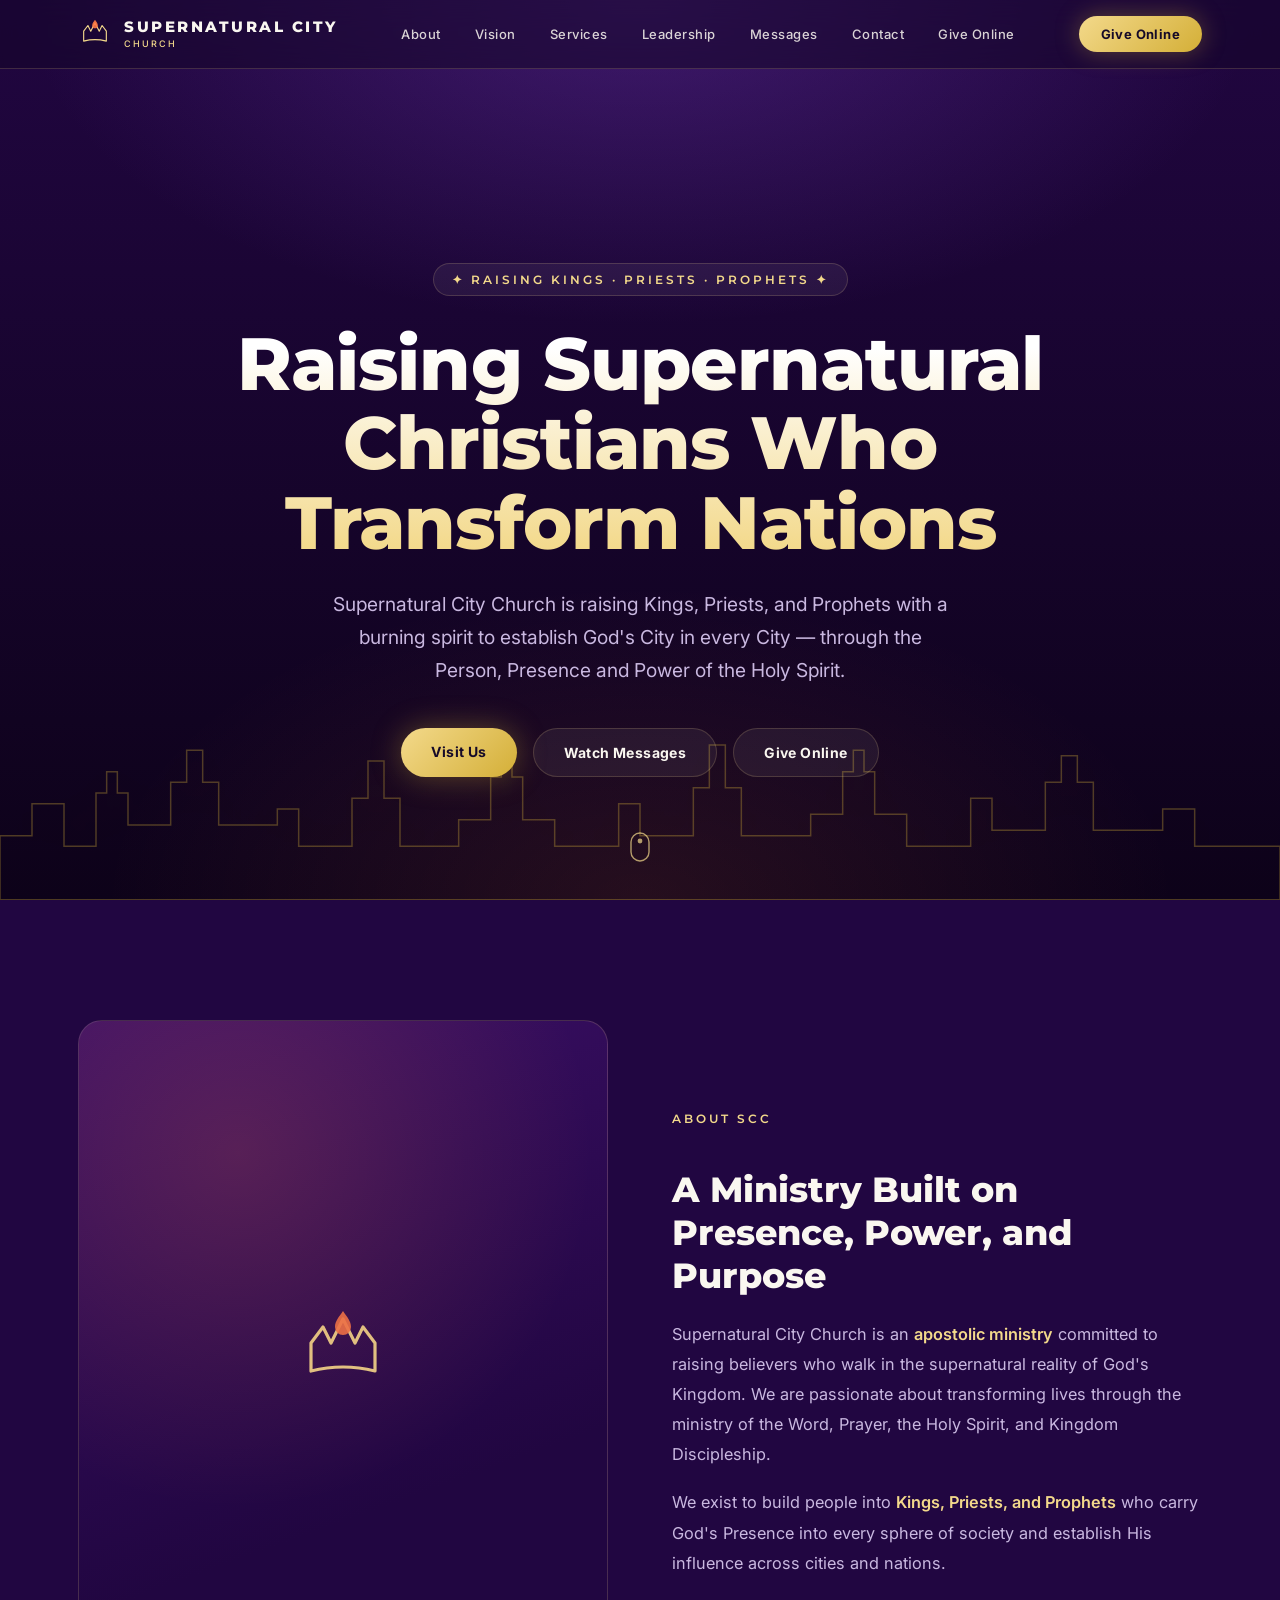
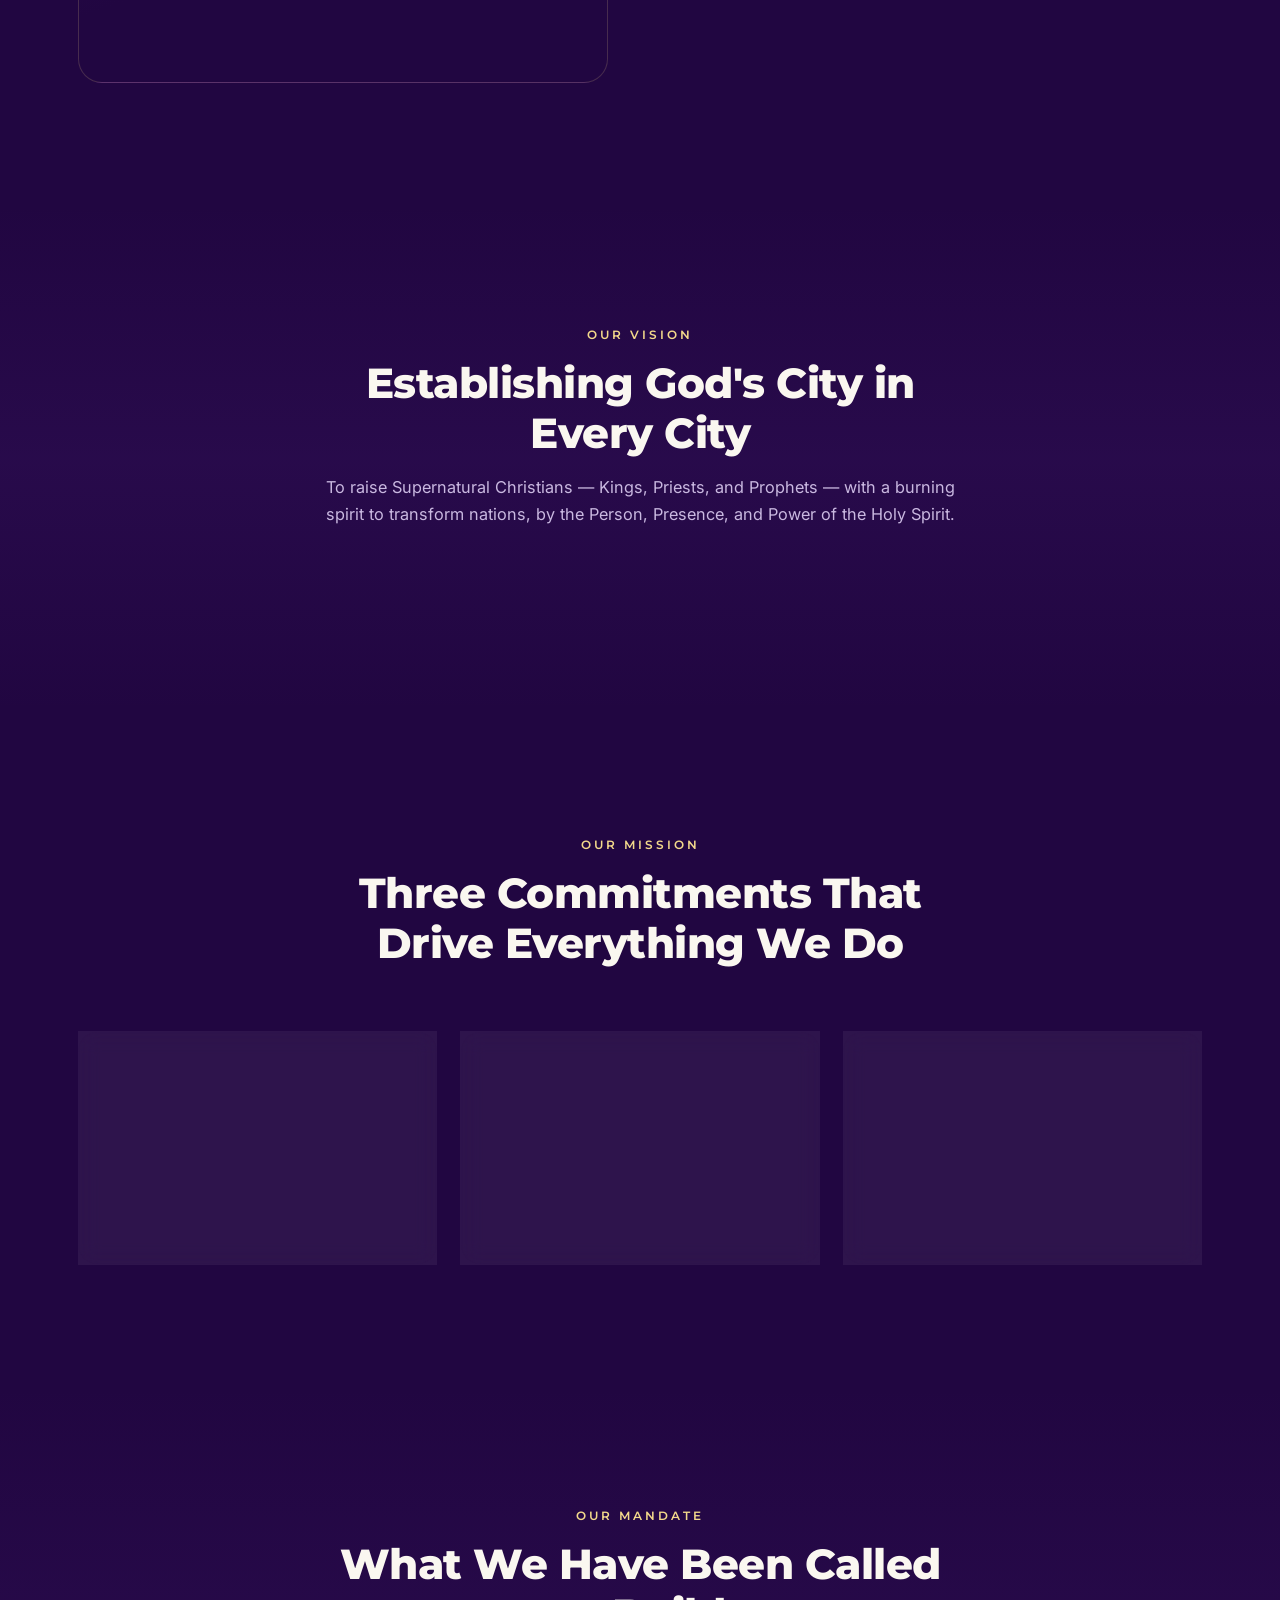
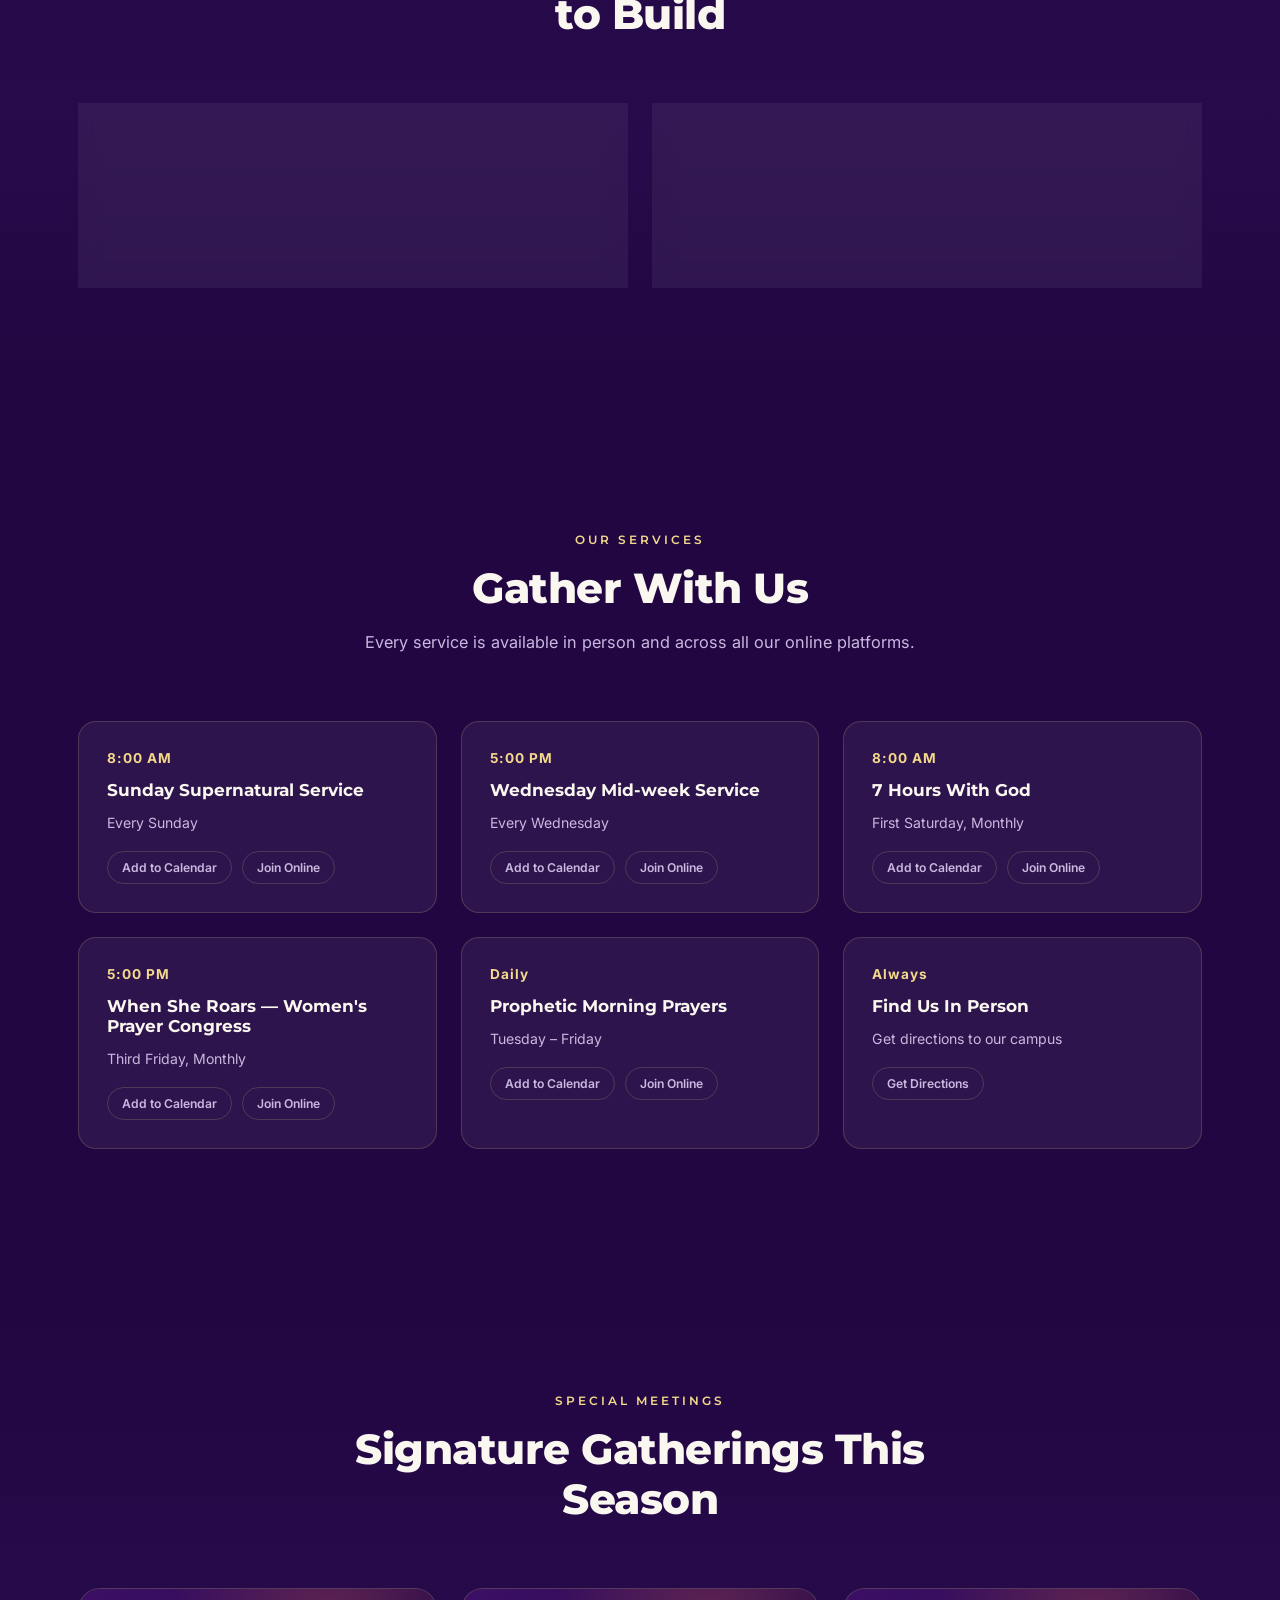
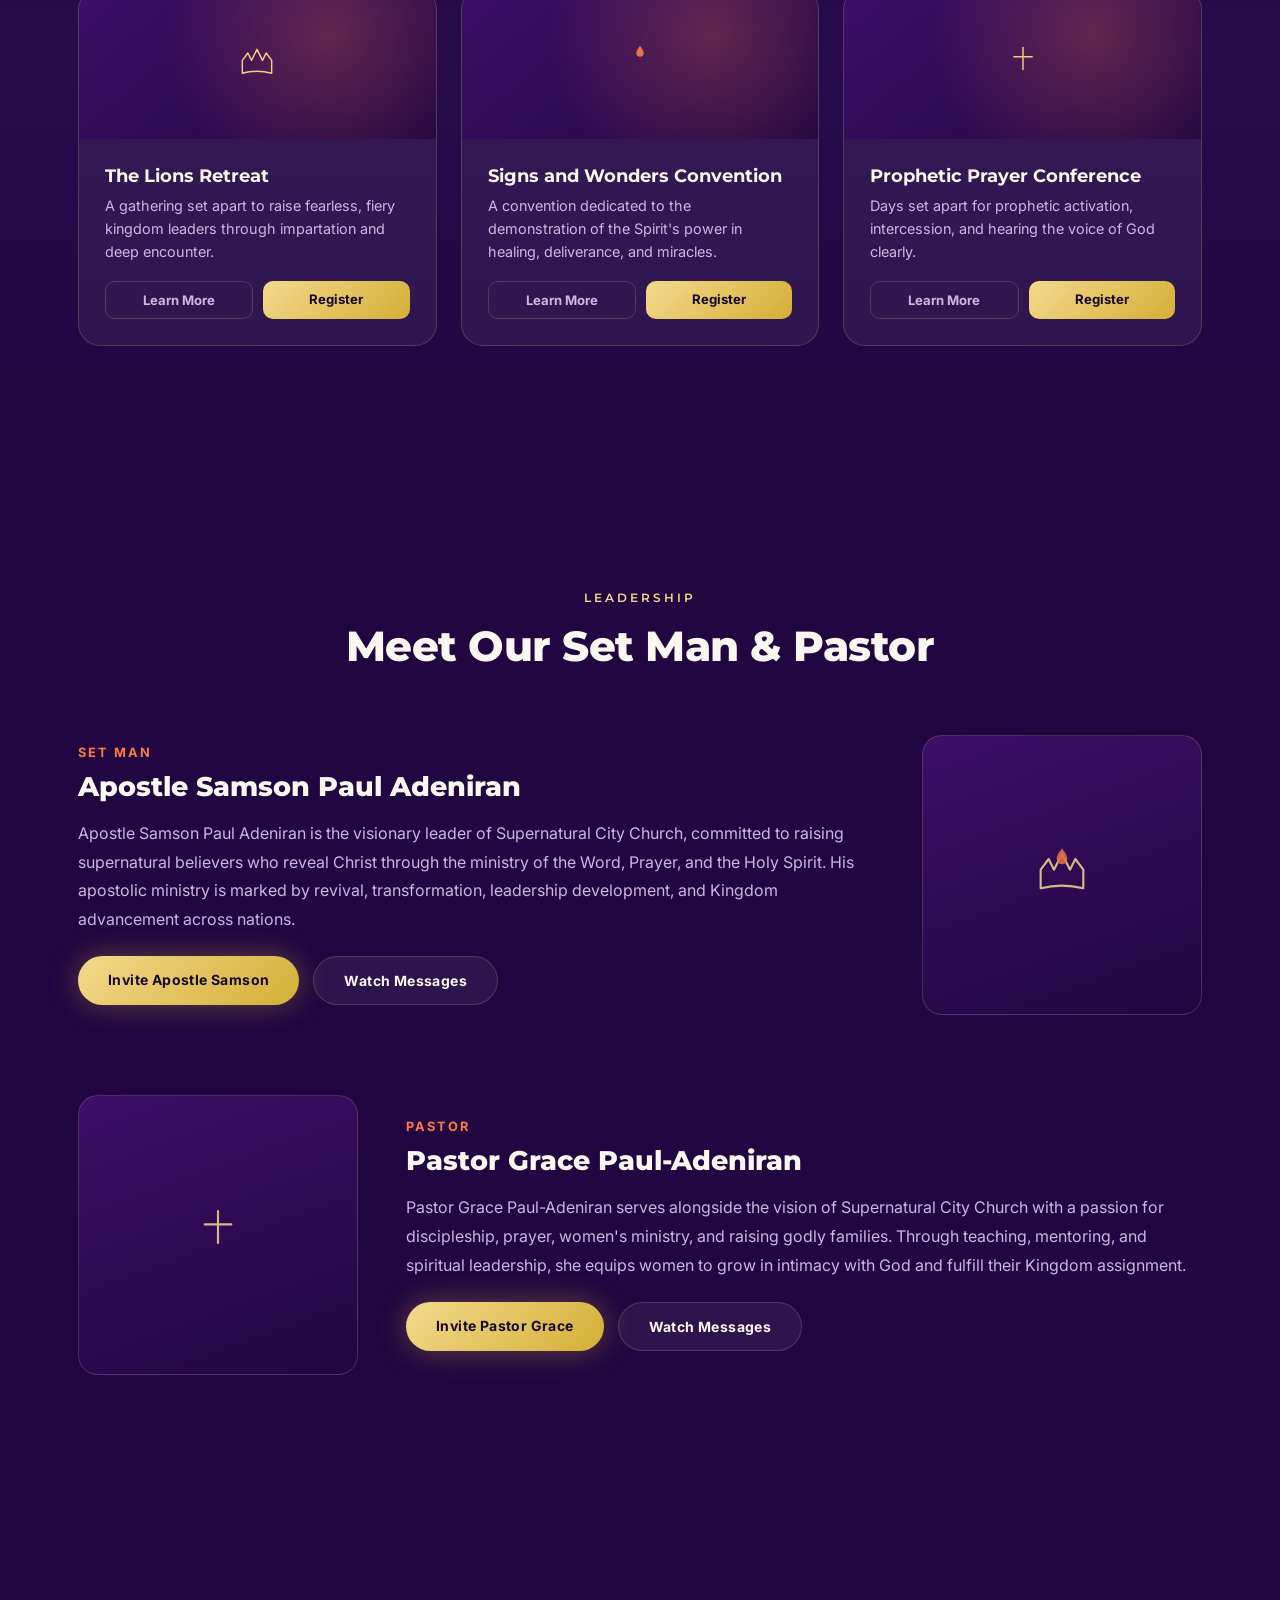
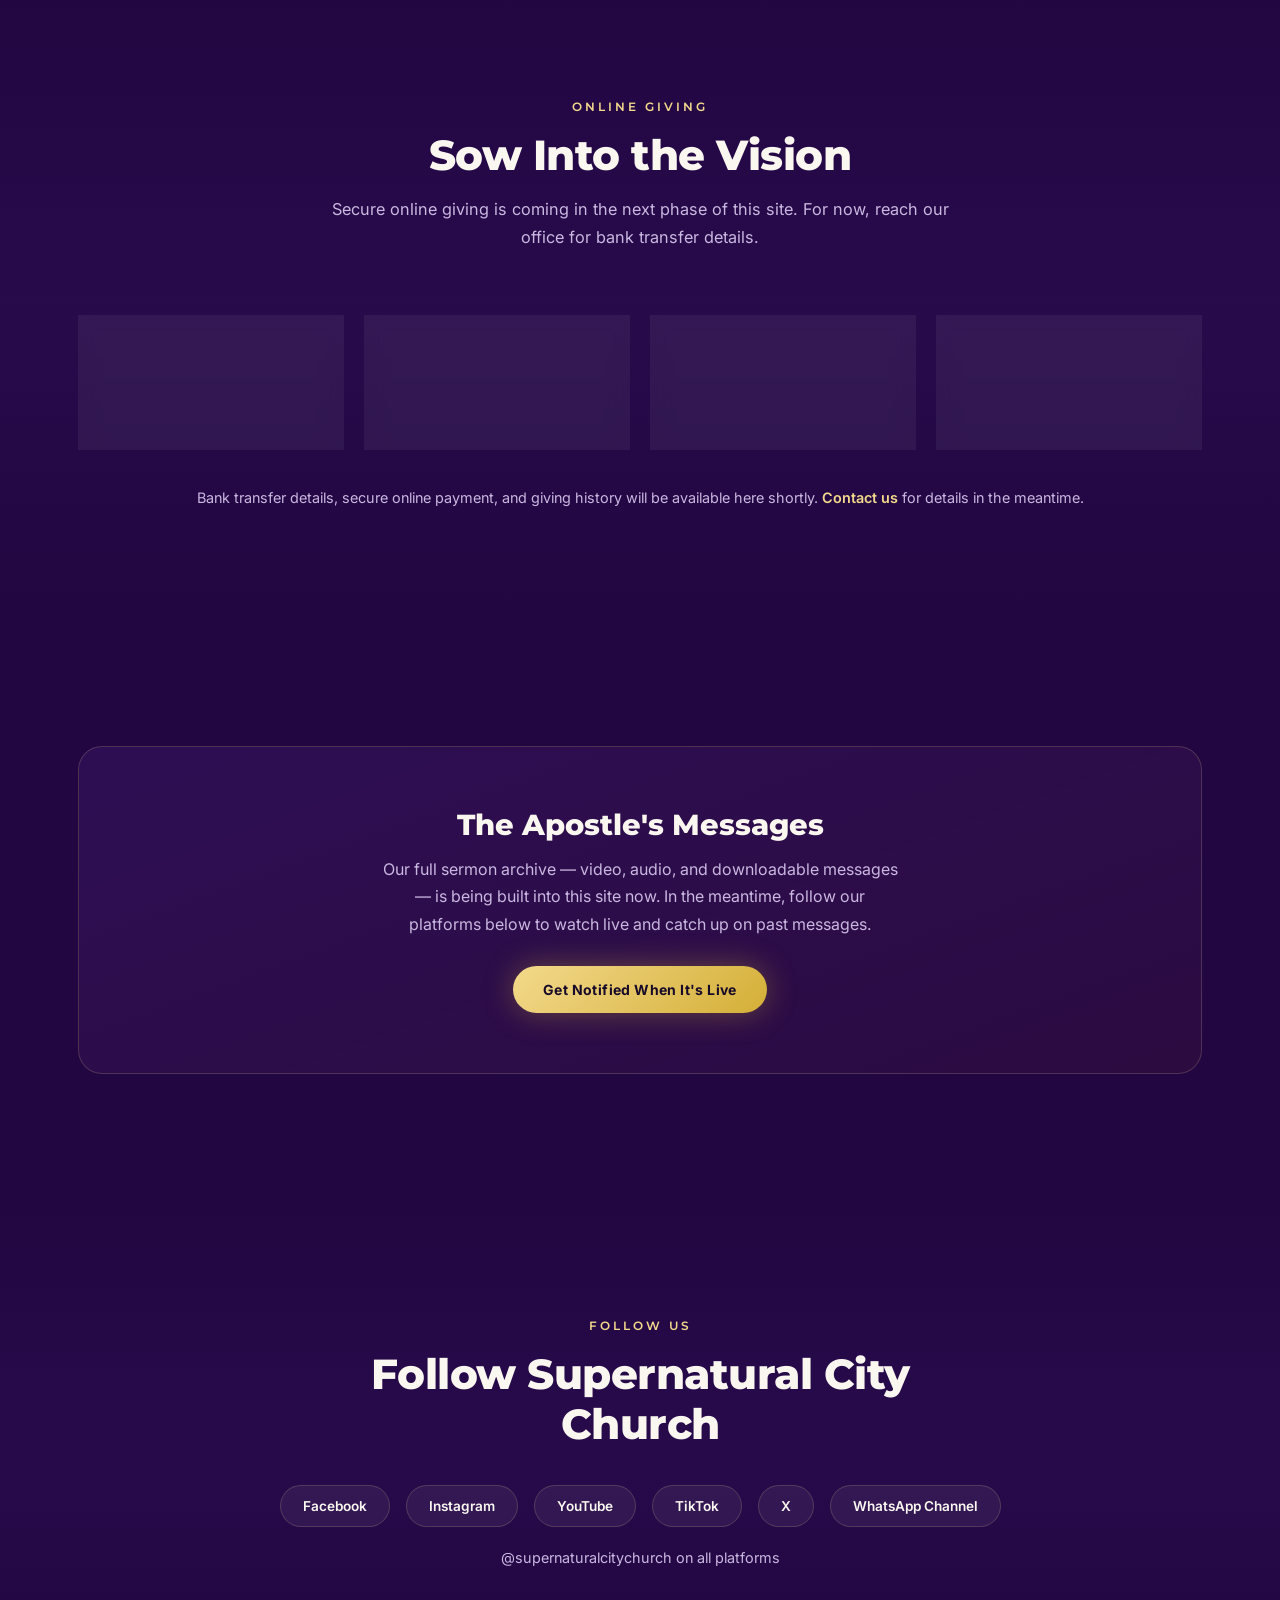
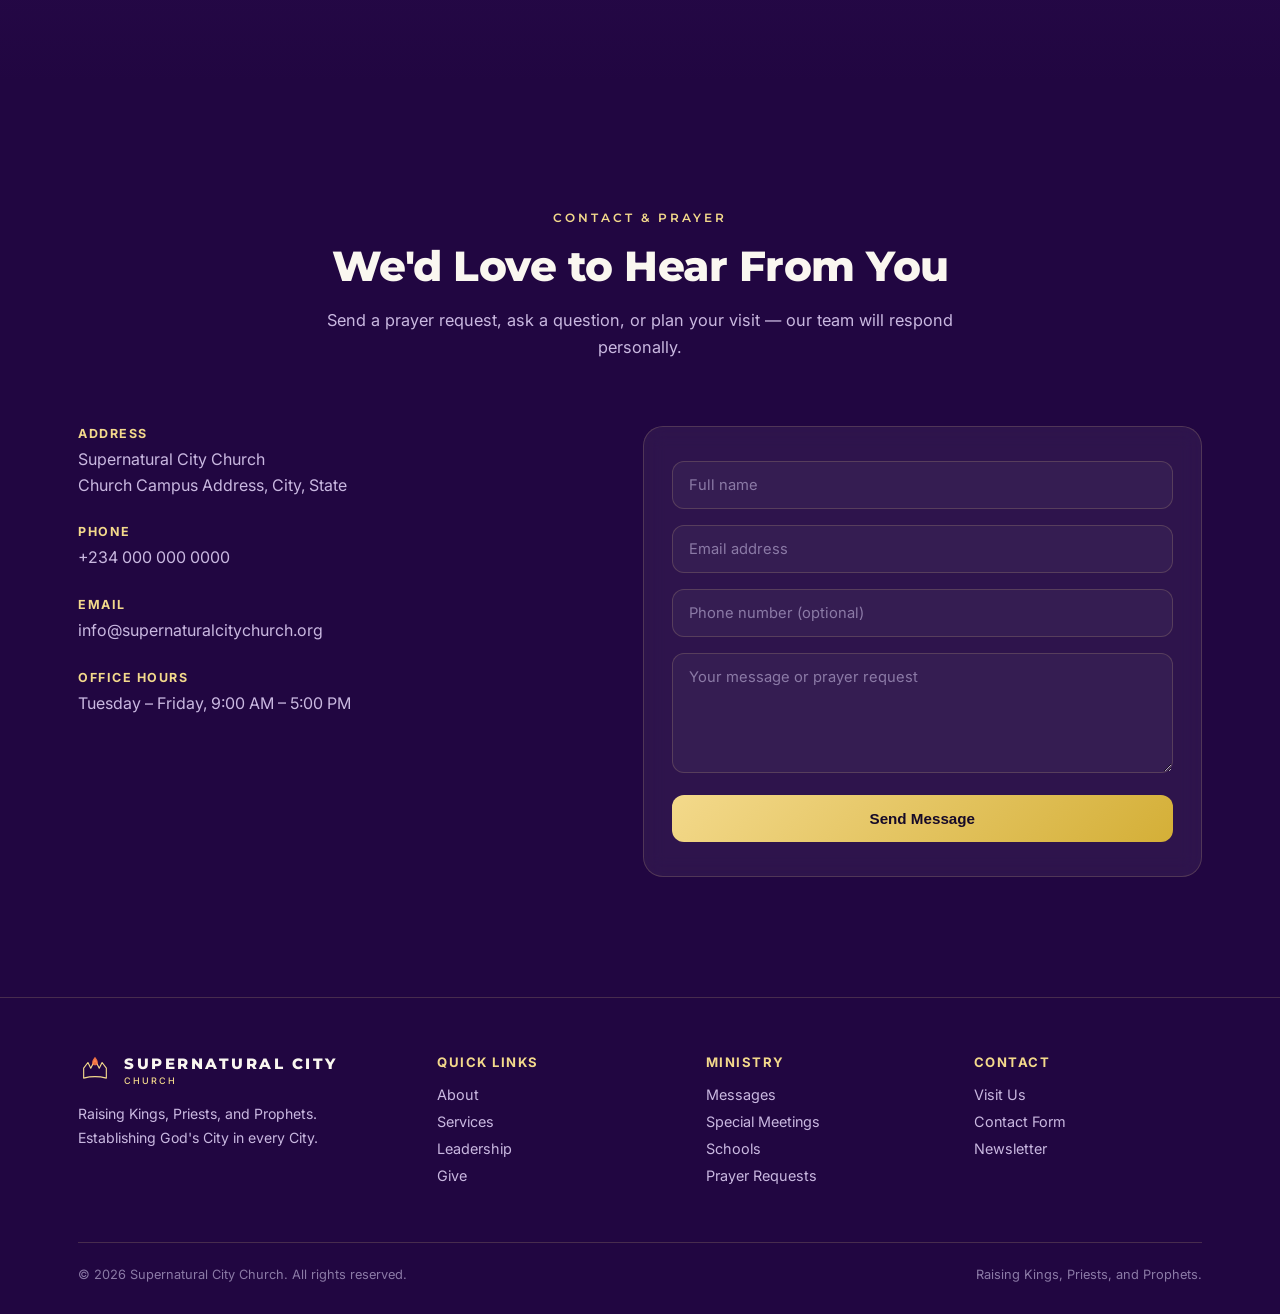
==== commit 623f1de4: "Rename index (2).html to index.html" ====
--- a/index.html
+++ b/index.html
@@ -245,18 +245,42 @@
   .footer-bottom{border-top:1px solid var(--glass-border);padding-top:24px;display:flex;justify-content:space-between;flex-wrap:wrap;gap:12px;color:#8b7aa6;font-size:.8rem;}
 
   @media(max-width:920px){
-    .nav-links,.nav-cta{display:none;}
+    .nav-cta{display:none;}
     .burger{display:flex;}
+    .nav-links{
+      display:flex;flex-direction:column;gap:4px;
+      position:absolute;top:100%;right:20px;left:20px;
+      background:#1B0538;padding:16px;border-radius:16px;
+      border:1px solid var(--glass-border);
+      box-shadow:0 20px 50px rgba(0,0,0,0.45);
+      max-height:0;overflow:hidden;opacity:0;pointer-events:none;
+      transition:max-height .35s ease, opacity .25s ease;
+    }
+    .nav-links.open{max-height:420px;opacity:1;pointer-events:auto;}
+    .nav-links a{padding:12px 10px;border-radius:10px;}
+    .nav-links a:hover{background:rgba(255,255,255,0.05);}
+    .nav-links .nav-give-mobile{
+      display:block;margin-top:6px;text-align:center;font-weight:700;color:var(--ink);
+      background:linear-gradient(135deg,var(--gold-light),var(--gold));border-radius:10px;
+    }
+    .burger.open span:nth-child(1){transform:translateY(7px) rotate(45deg);}
+    .burger.open span:nth-child(2){opacity:0;}
+    .burger.open span:nth-child(3){transform:translateY(-7px) rotate(-45deg);}
+    .burger span{transition:transform .25s ease, opacity .2s ease;}
     .about-grid,.contact-grid{grid-template-columns:1fr;}
-    .grid-3,.grid-2,.give-grid{grid-template-columns:1fr 1fr;}
+    .grid-3,.grid-2,.give-grid,.services-grid{grid-template-columns:1fr 1fr;}
     .leader,.leader:nth-child(even){grid-template-columns:1fr;text-align:center;}
     .leader-photo{width:220px;margin:0 auto;order:0 !important;}
     .footer-grid{grid-template-columns:1fr 1fr;}
+    .eyebrow{white-space:normal;text-align:center;font-size:11px;padding:8px 14px;}
+    .hero{padding-top:120px;}
   }
   @media(max-width:600px){
-    .grid-3,.grid-2,.give-grid{grid-template-columns:1fr;}
+    .grid-3,.grid-2,.give-grid,.services-grid{grid-template-columns:1fr;}
     .footer-grid{grid-template-columns:1fr;}
-    section{padding:80px 0;}
+    section{padding:70px 0;}
+    nav{padding:14px 18px;}
+    .logo-text{font-size:13px;}
   }
   @media (prefers-reduced-motion: reduce){
     .particle{animation:none;display:none;}
@@ -281,9 +305,10 @@
       <a href="#leadership">Leadership</a>
       <a href="#sermons">Messages</a>
       <a href="#contact">Contact</a>
+      <a href="#give" class="nav-give-mobile">Give Online</a>
     </div>
     <a href="#give" class="nav-cta">Give Online</a>
-    <button class="burger" aria-label="Menu" onclick="document.querySelector('.nav-links').style.display='flex';document.querySelector('.nav-links').style.cssText='display:flex;flex-direction:column;position:absolute;top:64px;right:28px;background:#210641;padding:20px 28px;border-radius:14px;border:1px solid var(--glass-border);gap:18px;'">
+    <button class="burger" id="burgerBtn" aria-label="Open menu" aria-expanded="false">
       <span></span><span></span><span></span>
     </button>
   </nav>
@@ -375,7 +400,7 @@
       <h2>Gather With Us</h2>
       <p>Every service is available in person and across all our online platforms.</p>
     </div>
-    <div class="grid-3 fade-up" style="grid-template-columns:repeat(3,1fr);">
+    <div class="grid-3 fade-up services-grid">
       <div class="service-card">
         <span class="time">8:00 AM</span>
         <h3>Sunday Supernatural Service</h3>
@@ -619,6 +644,22 @@
   window.addEventListener('scroll', ()=>{
     header.style.background = window.scrollY>40 ? 'rgba(21,6,41,0.85)' : 'rgba(21,6,41,0.55)';
   });
+
+  // Mobile menu toggle
+  const burger = document.getElementById('burgerBtn');
+  const navLinks = document.querySelector('.nav-links');
+  burger.addEventListener('click', ()=>{
+    const isOpen = navLinks.classList.toggle('open');
+    burger.classList.toggle('open', isOpen);
+    burger.setAttribute('aria-expanded', isOpen);
+  });
+  navLinks.querySelectorAll('a').forEach(a=>{
+    a.addEventListener('click', ()=>{
+      navLinks.classList.remove('open');
+      burger.classList.remove('open');
+      burger.setAttribute('aria-expanded','false');
+    });
+  });
 </script>
 </body>
 </html>
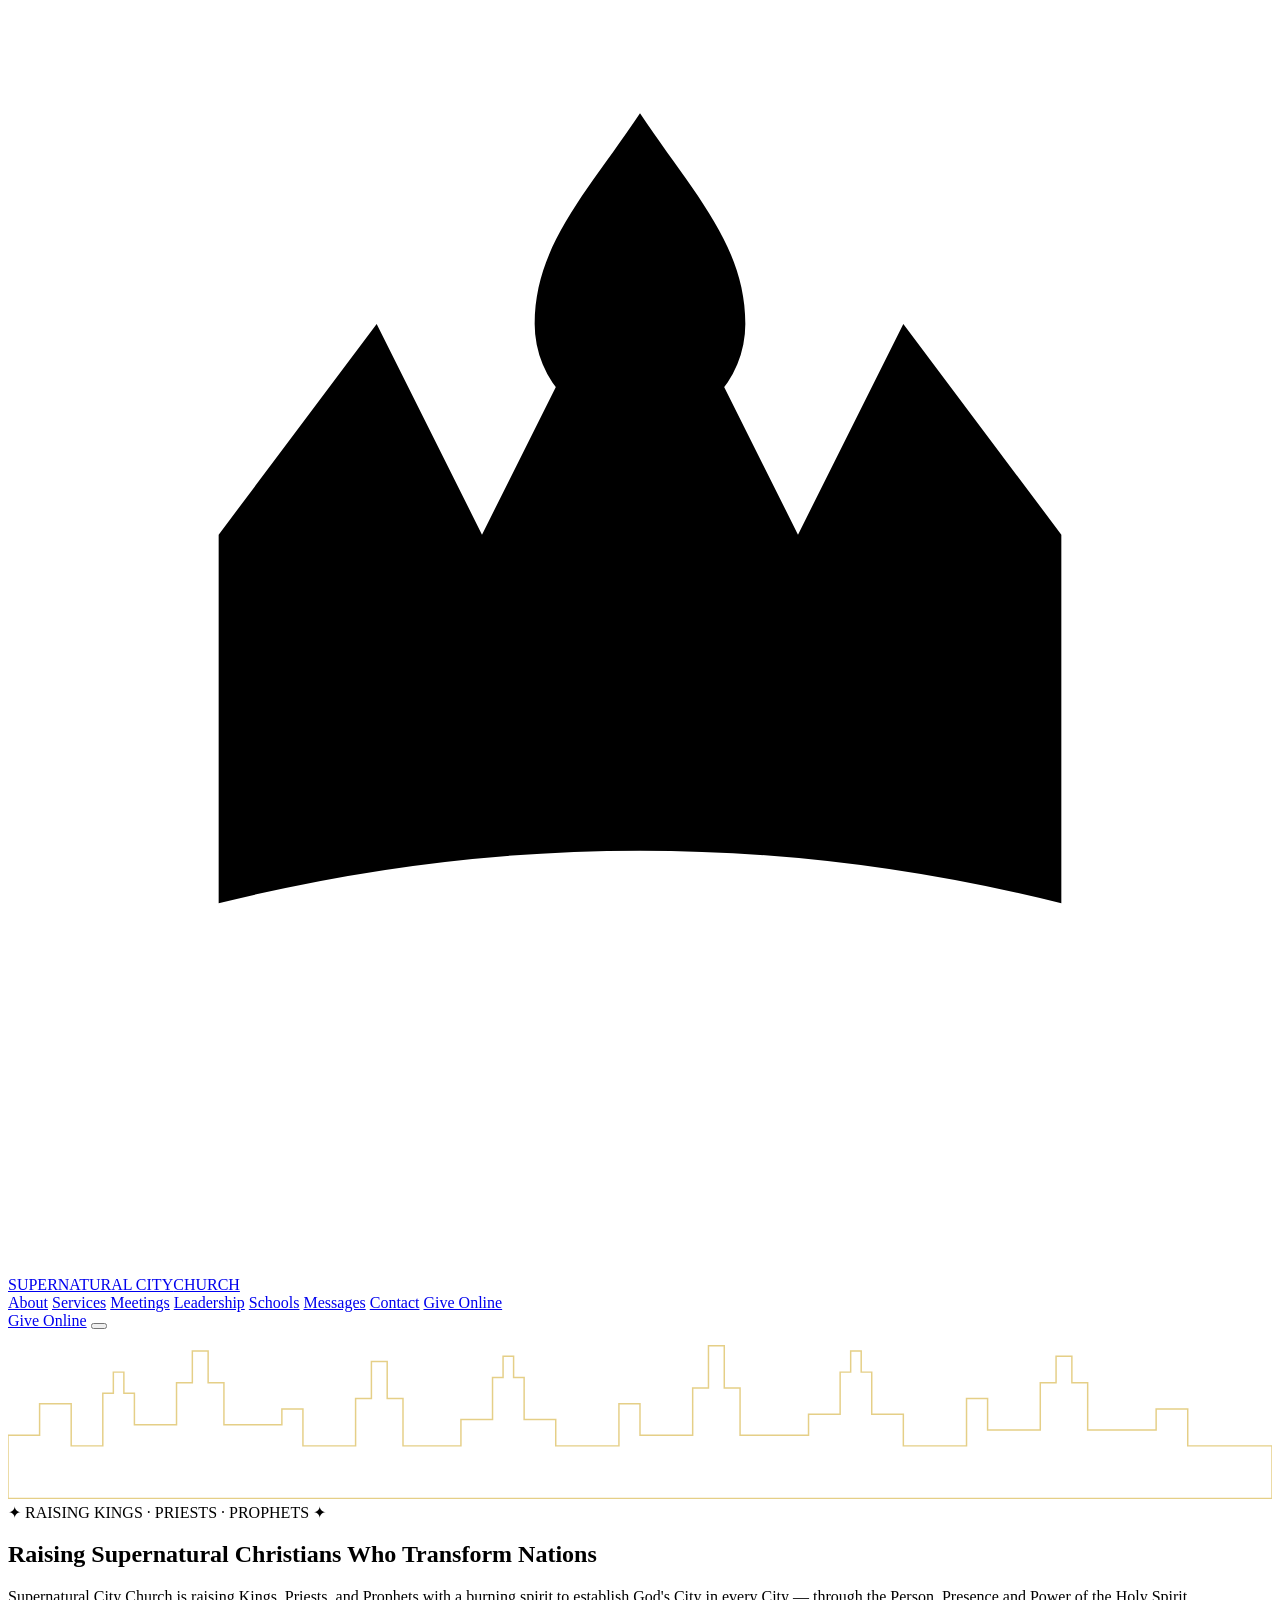
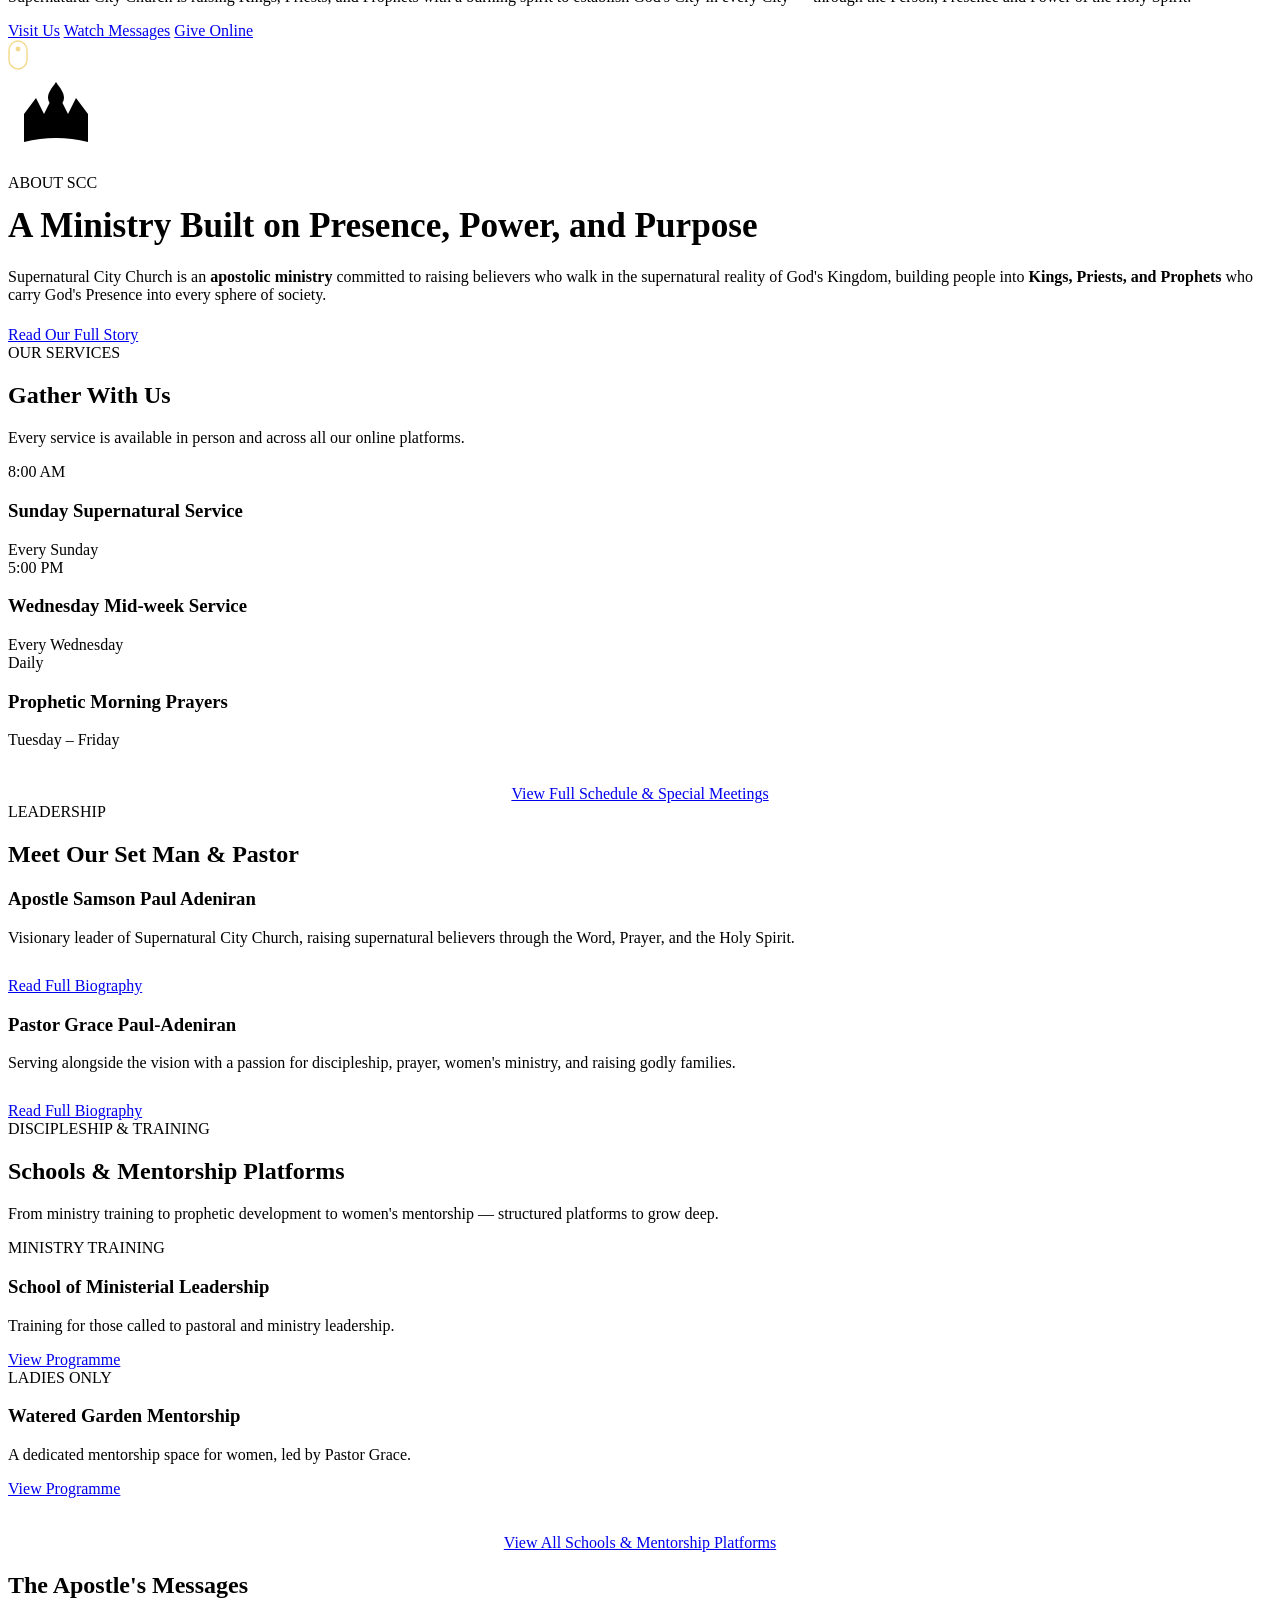
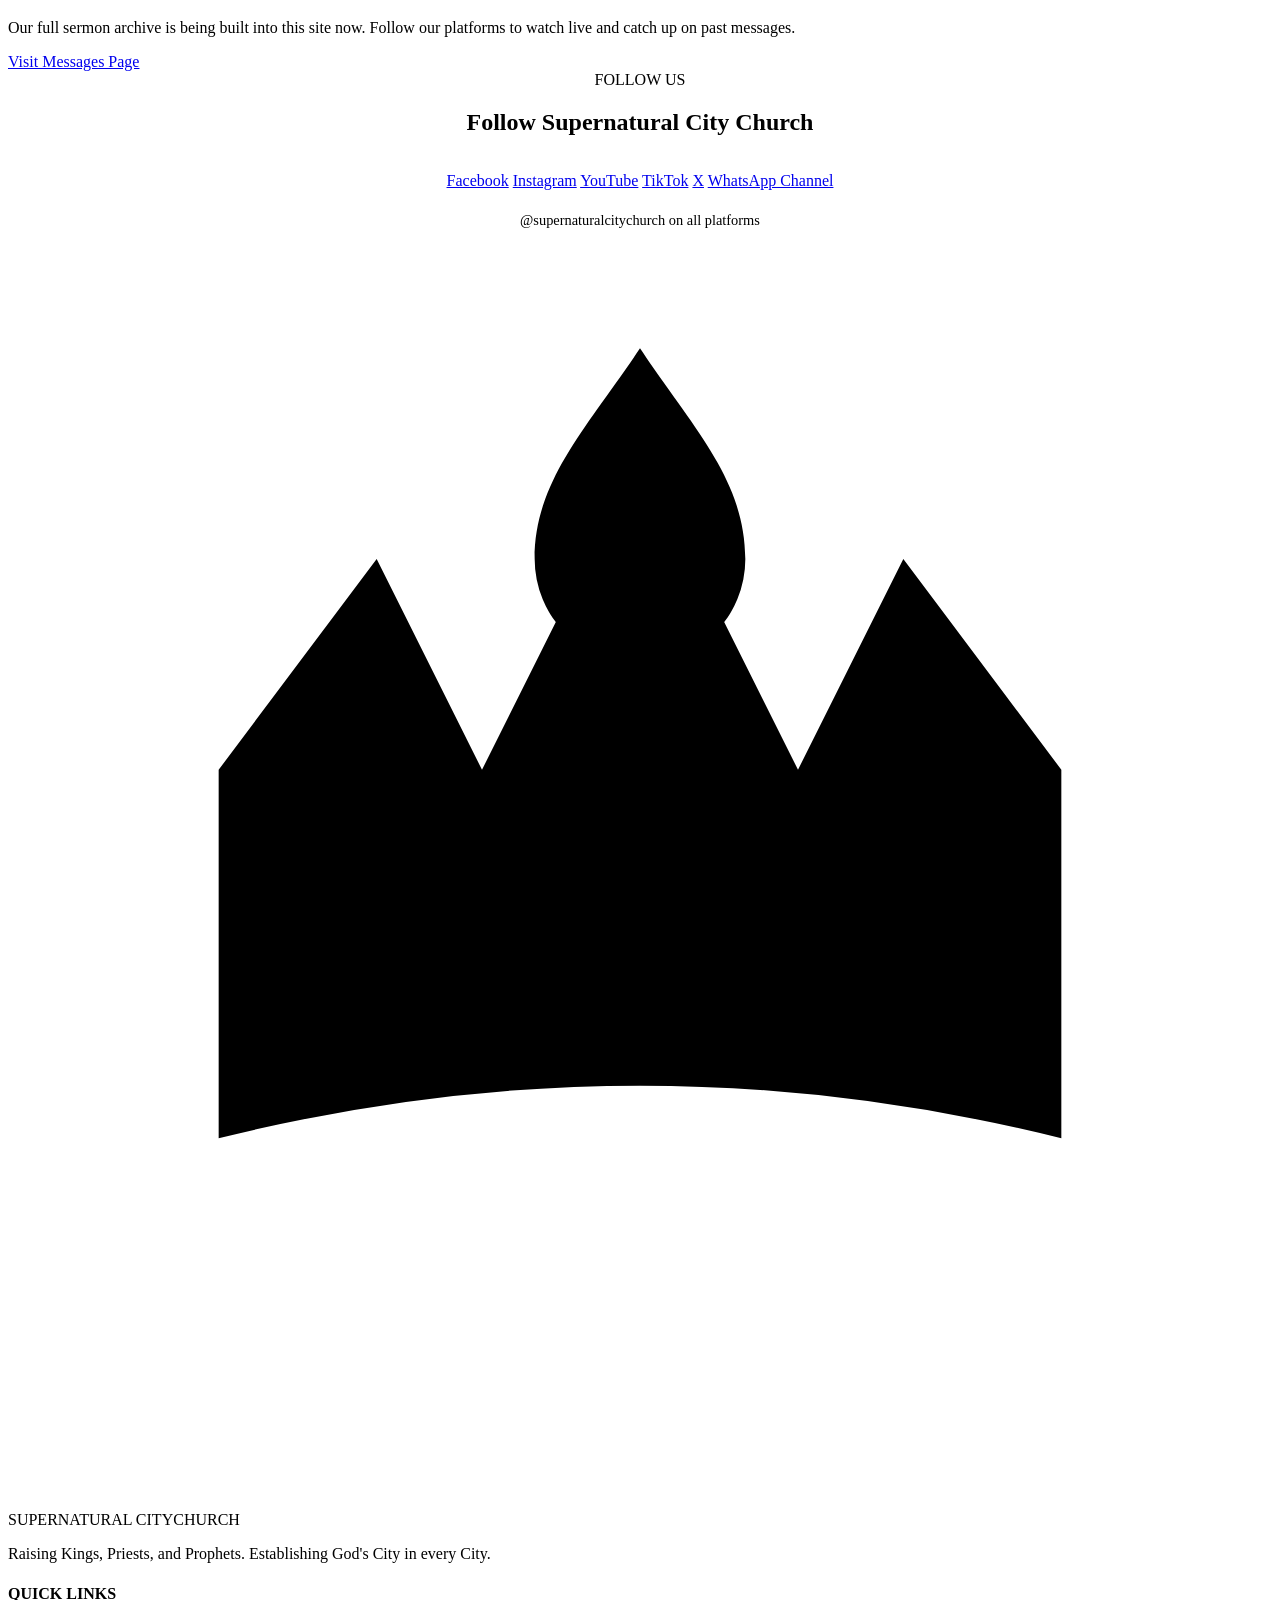
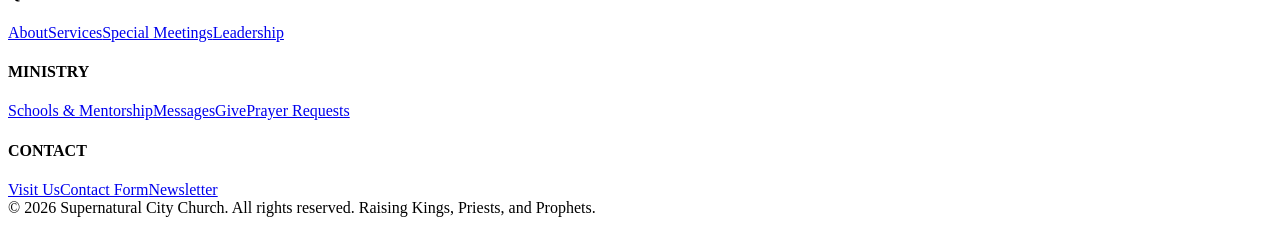
==== commit 643a1cc4: "Add files via upload" ====
--- a/index.html
+++ b/index.html
@@ -8,313 +8,31 @@
 <link rel="preconnect" href="https://fonts.googleapis.com">
 <link rel="preconnect" href="https://fonts.gstatic.com" crossorigin>
 <link href="https://fonts.googleapis.com/css2?family=Montserrat:wght@500;600;700;800;900&family=Inter:wght@400;500;600&display=swap" rel="stylesheet">
-<style>
-  :root{
-    --purple-deep:#210641;
-    --purple-mid:#3B0F66;
-    --purple-glow:#7A3FC2;
-    --gold:#D4AF37;
-    --gold-light:#F3D98B;
-    --orange-glow:#FF7A45;
-    --cream:#FAF7F0;
-    --ink:#160A28;
-    --muted:#C9B8E0;
-    --glass:rgba(255,255,255,0.06);
-    --glass-border:rgba(243,217,139,0.18);
-  }
-  *{margin:0;padding:0;box-sizing:border-box;}
-  html{scroll-behavior:smooth;}
-  body{
-    background:var(--purple-deep);
-    color:var(--cream);
-    font-family:'Inter',sans-serif;
-    overflow-x:hidden;
-  }
-  h1,h2,h3,.eyebrow,.logo-text{font-family:'Montserrat',sans-serif;}
-  a{color:inherit;text-decoration:none;}
-  img{max-width:100%;display:block;}
-  .wrap{max-width:1180px;margin:0 auto;padding:0 28px;}
-  ::selection{background:var(--gold);color:var(--ink);}
-
-  /* ---------- Signature glyph (flame-crown) ---------- */
-  .glyph{width:34px;height:34px;flex-shrink:0;}
-  .glyph path,.glyph polyline{fill:none;stroke:var(--gold-light);stroke-width:1.6;stroke-linecap:round;stroke-linejoin:round;}
-  .glyph .flame{fill:var(--orange-glow);stroke:none;opacity:.9;}
-
-  /* ---------- Nav ---------- */
-  header{
-    position:fixed;top:0;left:0;right:0;z-index:100;
-    background:rgba(21,6,41,0.55);
-    backdrop-filter:blur(14px);-webkit-backdrop-filter:blur(14px);
-    border-bottom:1px solid var(--glass-border);
-    transition:background .3s ease;
-  }
-  nav{display:flex;align-items:center;justify-content:space-between;padding:16px 28px;max-width:1180px;margin:0 auto;}
-  .brand{display:flex;align-items:center;gap:12px;}
-  .logo-text{font-weight:800;font-size:15px;letter-spacing:2.5px;color:var(--cream);line-height:1.1;}
-  .logo-text span{display:block;font-size:9px;font-weight:500;letter-spacing:2px;color:var(--gold-light);font-family:'Inter',sans-serif;margin-top:3px;}
-  .nav-links{display:flex;gap:34px;font-size:13px;letter-spacing:.5px;font-weight:500;}
-  .nav-links a{opacity:.85;position:relative;padding:4px 0;}
-  .nav-links a:hover{opacity:1;color:var(--gold-light);}
-  .nav-cta{
-    background:linear-gradient(135deg,var(--gold-light),var(--gold));
-    color:var(--ink);padding:10px 22px;border-radius:999px;font-weight:700;font-size:13px;
-    letter-spacing:.4px;box-shadow:0 0 24px rgba(212,175,55,0.35);
-    transition:transform .25s ease, box-shadow .25s ease;
-  }
-  .nav-cta:hover{transform:translateY(-2px);box-shadow:0 0 32px rgba(212,175,55,0.55);}
-  .burger{display:none;flex-direction:column;gap:5px;cursor:pointer;background:none;border:none;}
-  .burger span{width:24px;height:2px;background:var(--cream);}
-
-  /* ---------- Hero ---------- */
-  .hero{
-    position:relative;min-height:100vh;display:flex;align-items:center;justify-content:center;text-align:center;
-    background:
-      radial-gradient(ellipse 80% 60% at 50% 0%, rgba(122,63,194,0.35), transparent 60%),
-      radial-gradient(ellipse 60% 50% at 50% 100%, rgba(255,122,69,0.10), transparent 70%),
-      linear-gradient(180deg,var(--purple-deep) 0%, #150429 60%, #0D0219 100%);
-    overflow:hidden;
-    padding:140px 24px 0;
-  }
-  .particles{position:absolute;inset:0;pointer-events:none;}
-  .particle{
-    position:absolute;bottom:-10%;border-radius:50%;
-    background:radial-gradient(circle,var(--gold-light),var(--orange-glow) 70%,transparent 75%);
-    opacity:0;animation:rise linear infinite;
-  }
-  @keyframes rise{
-    0%{transform:translateY(0) translateX(0);opacity:0;}
-    10%{opacity:.85;}
-    90%{opacity:.4;}
-    100%{transform:translateY(-110vh) translateX(var(--drift,20px));opacity:0;}
-  }
-  .skyline{position:absolute;left:0;right:0;bottom:0;width:100%;opacity:.55;filter:drop-shadow(0 0 22px rgba(212,175,55,0.25));}
-  .hero-inner{position:relative;z-index:2;max-width:840px;}
-  .eyebrow{
-    display:inline-flex;align-items:center;gap:10px;font-size:12px;letter-spacing:3px;font-weight:600;
-    color:var(--gold-light);border:1px solid var(--glass-border);padding:8px 18px;border-radius:999px;
-    background:var(--glass);margin-bottom:28px;
-  }
-  .hero h1{
-    font-size:clamp(2.4rem,6vw,4.6rem);font-weight:800;line-height:1.08;letter-spacing:-1px;
-    background:linear-gradient(180deg,#FFFFFF 10%, var(--gold-light) 95%);
-    -webkit-background-clip:text;background-clip:text;color:transparent;
-    margin-bottom:26px;
-  }
-  .hero p.lead{font-size:clamp(1rem,1.6vw,1.2rem);color:var(--muted);max-width:620px;margin:0 auto 42px;line-height:1.7;}
-  .cta-row{display:flex;gap:16px;justify-content:center;flex-wrap:wrap;}
-  .btn{
-    padding:15px 30px;border-radius:999px;font-weight:700;font-size:14px;letter-spacing:.4px;
-    transition:transform .25s ease, box-shadow .25s ease, background .25s ease;display:inline-block;
-  }
-  .btn-primary{background:linear-gradient(135deg,var(--gold-light),var(--gold));color:var(--ink);box-shadow:0 0 30px rgba(212,175,55,0.35);}
-  .btn-primary:hover{transform:translateY(-3px);box-shadow:0 0 40px rgba(212,175,55,0.55);}
-  .btn-ghost{border:1px solid var(--glass-border);background:var(--glass);color:var(--cream);}
-  .btn-ghost:hover{border-color:var(--gold-light);color:var(--gold-light);transform:translateY(-3px);}
-  .scroll-cue{position:absolute;bottom:34px;left:50%;transform:translateX(-50%);opacity:.7;animation:bob 2.4s ease-in-out infinite;}
-  @keyframes bob{0%,100%{transform:translate(-50%,0);}50%{transform:translate(-50%,8px);}}
-
-  /* ---------- Sections generic ---------- */
-  section{position:relative;padding:120px 0;}
-  .section-head{max-width:640px;margin:0 auto 64px;text-align:center;}
-  .section-head .eyebrow{background:none;border:none;padding:0;margin-bottom:16px;}
-  .section-head h2{font-size:clamp(1.9rem,3.4vw,2.6rem);font-weight:800;color:var(--cream);letter-spacing:-.5px;}
-  .section-head p{color:var(--muted);margin-top:16px;font-size:1.02rem;line-height:1.7;}
-  .divider{width:64px;height:2px;background:linear-gradient(90deg,transparent,var(--gold),transparent);margin:0 auto;}
-
-  .fade-up{opacity:0;transform:translateY(28px);transition:opacity .8s ease, transform .8s ease;}
-  .fade-up.in{opacity:1;transform:translateY(0);}
-
-  /* ---------- About ---------- */
-  .about-grid{display:grid;grid-template-columns:1fr 1fr;gap:64px;align-items:center;}
-  .about-copy p{color:var(--muted);line-height:1.85;margin-bottom:18px;font-size:1.02rem;}
-  .about-copy p strong{color:var(--gold-light);font-weight:600;}
-  .about-frame{
-    aspect-ratio:4/5;border-radius:24px;
-    background:linear-gradient(160deg,var(--purple-mid),var(--purple-deep) 70%);
-    border:1px solid var(--glass-border);position:relative;overflow:hidden;
-    display:flex;align-items:center;justify-content:center;
-  }
-  .about-frame .glyph{width:96px;height:96px;opacity:.9;}
-  .about-frame::after{content:"";position:absolute;inset:0;background:radial-gradient(circle at 30% 20%,rgba(255,122,69,0.18),transparent 55%);}
-
-  /* ---------- Cards ---------- */
-  .card{
-    background:var(--glass);border:1px solid var(--glass-border);border-radius:20px;padding:34px 28px;
-    backdrop-filter:blur(10px);transition:transform .3s ease, border-color .3s ease, box-shadow .3s ease;
-  }
-  .card:hover{transform:translateY(-6px);border-color:rgba(243,217,139,0.4);box-shadow:0 20px 50px rgba(0,0,0,0.35);}
-  .card .num{font-family:'Montserrat',sans-serif;font-weight:800;font-size:13px;color:var(--orange-glow);letter-spacing:2px;margin-bottom:16px;display:block;}
-  .card h3{font-size:1.15rem;font-weight:700;margin-bottom:10px;color:var(--cream);}
-  .card p{color:var(--muted);font-size:.94rem;line-height:1.65;}
-
-  .grid-3{display:grid;grid-template-columns:repeat(3,1fr);gap:24px;}
-  .grid-2{display:grid;grid-template-columns:repeat(2,1fr);gap:24px;}
-
-  /* Alternate section tint */
-  .tint{background:linear-gradient(180deg,transparent, rgba(122,63,194,0.08), transparent);}
-
-  /* ---------- Services ---------- */
-  .service-card{
-    background:var(--glass);border:1px solid var(--glass-border);border-radius:18px;padding:28px;
-    display:flex;flex-direction:column;gap:14px;
-  }
-  .service-card .time{color:var(--gold-light);font-weight:700;font-size:.85rem;letter-spacing:1px;}
-  .service-card h3{font-size:1.05rem;font-weight:700;}
-  .service-card .cadence{color:var(--muted);font-size:.88rem;}
-  .service-actions{display:flex;gap:10px;flex-wrap:wrap;margin-top:6px;}
-  .mini-btn{font-size:.76rem;font-weight:600;padding:8px 14px;border-radius:999px;border:1px solid var(--glass-border);color:var(--muted);}
-  .mini-btn:hover{border-color:var(--gold-light);color:var(--gold-light);}
-
-  /* ---------- Events ---------- */
-  .event-card{border-radius:22px;overflow:hidden;border:1px solid var(--glass-border);background:var(--glass);}
-  .event-top{height:150px;background:linear-gradient(140deg,var(--purple-mid),var(--purple-deep));position:relative;display:flex;align-items:center;justify-content:center;}
-  .event-top::after{content:"";position:absolute;inset:0;background:radial-gradient(circle at 70% 30%,rgba(255,122,69,0.25),transparent 60%);}
-  .event-body{padding:26px;}
-  .event-body h3{font-size:1.1rem;font-weight:700;margin-bottom:8px;}
-  .event-body p{color:var(--muted);font-size:.9rem;line-height:1.6;margin-bottom:18px;}
-  .event-actions{display:flex;gap:10px;}
-  .event-actions a{flex:1;text-align:center;padding:10px;border-radius:10px;font-size:.82rem;font-weight:700;}
-  .event-actions .learn{border:1px solid var(--glass-border);color:var(--muted);}
-  .event-actions .register{background:linear-gradient(135deg,var(--gold-light),var(--gold));color:var(--ink);}
-
-  /* ---------- Leadership ---------- */
-  .leader{display:grid;grid-template-columns:280px 1fr;gap:48px;align-items:center;margin-bottom:80px;}
-  .leader:nth-child(even){grid-template-columns:1fr 280px;}
-  .leader:nth-child(even) .leader-photo{order:2;}
-  .leader-photo{
-    aspect-ratio:1/1;border-radius:20px;background:linear-gradient(160deg,var(--purple-mid),var(--purple-deep));
-    border:1px solid var(--glass-border);display:flex;align-items:center;justify-content:center;position:relative;overflow:hidden;
-  }
-  .leader-photo .glyph{width:64px;height:64px;opacity:.85;}
-  .leader-copy .role{color:var(--orange-glow);font-weight:700;font-size:.8rem;letter-spacing:2px;margin-bottom:10px;display:block;}
-  .leader-copy h3{font-size:1.7rem;font-weight:800;margin-bottom:16px;}
-  .leader-copy p{color:var(--muted);line-height:1.8;margin-bottom:22px;}
-  .leader-actions{display:flex;gap:14px;flex-wrap:wrap;}
-
-  /* ---------- Give ---------- */
-  .give-grid{display:grid;grid-template-columns:repeat(4,1fr);gap:20px;}
-  .give-card{text-align:center;padding:30px 20px;}
-  .give-card h3{font-size:1rem;margin-bottom:8px;}
-  .give-card p{font-size:.85rem;color:var(--muted);margin-bottom:0;}
-  .give-note{text-align:center;color:var(--muted);font-size:.9rem;margin-top:40px;}
-
-  /* ---------- Sermons teaser ---------- */
-  .sermon-teaser{
-    border:1px solid var(--glass-border);border-radius:24px;padding:60px 40px;text-align:center;
-    background:linear-gradient(160deg,rgba(122,63,194,0.14),rgba(255,122,69,0.05));
-  }
-  .sermon-teaser h2{font-size:1.8rem;font-weight:800;margin-bottom:14px;}
-  .sermon-teaser p{color:var(--muted);max-width:520px;margin:0 auto 28px;line-height:1.7;}
-
-  /* ---------- Social ---------- */
-  .social-row{display:flex;justify-content:center;gap:16px;flex-wrap:wrap;}
-  .social-pill{
-    display:flex;align-items:center;gap:10px;padding:12px 22px;border-radius:999px;
-    border:1px solid var(--glass-border);background:var(--glass);font-size:.85rem;font-weight:600;
-  }
-  .social-pill:hover{border-color:var(--gold-light);color:var(--gold-light);}
-
-  /* ---------- Contact ---------- */
-  .contact-grid{display:grid;grid-template-columns:1fr 1.1fr;gap:56px;}
-  .contact-info .item{margin-bottom:26px;}
-  .contact-info .label{color:var(--gold-light);font-size:.78rem;font-weight:700;letter-spacing:1.5px;margin-bottom:6px;display:block;}
-  .contact-info .val{color:var(--muted);line-height:1.6;}
-  form.card{display:flex;flex-direction:column;gap:16px;}
-  form.card input, form.card textarea{
-    background:rgba(255,255,255,0.04);border:1px solid var(--glass-border);border-radius:12px;
-    padding:14px 16px;color:var(--cream);font-family:'Inter',sans-serif;font-size:.92rem;
-  }
-  form.card input::placeholder, form.card textarea::placeholder{color:#8b7aa6;}
-  form.card input:focus, form.card textarea:focus{outline:2px solid var(--gold-light);outline-offset:1px;}
-  form.card textarea{min-height:120px;resize:vertical;}
-  form.card .hp{position:absolute;left:-9999px;}
-  form.card button{
-    background:linear-gradient(135deg,var(--gold-light),var(--gold));color:var(--ink);border:none;
-    padding:15px;border-radius:12px;font-weight:700;font-size:.95rem;cursor:pointer;margin-top:6px;
-  }
-  form.card button:hover{box-shadow:0 0 30px rgba(212,175,55,0.4);}
-
-  /* ---------- Footer ---------- */
-  footer{border-top:1px solid var(--glass-border);padding:56px 0 32px;}
-  .footer-grid{display:grid;grid-template-columns:1.4fr 1fr 1fr 1fr;gap:40px;margin-bottom:48px;}
-  .footer-col h4{font-size:.82rem;letter-spacing:1.5px;color:var(--gold-light);margin-bottom:16px;}
-  .footer-col a{display:block;color:var(--muted);font-size:.9rem;margin-bottom:10px;}
-  .footer-col a:hover{color:var(--gold-light);}
-  .footer-brand p{color:var(--muted);font-size:.88rem;line-height:1.7;margin-top:14px;max-width:280px;}
-  .footer-bottom{border-top:1px solid var(--glass-border);padding-top:24px;display:flex;justify-content:space-between;flex-wrap:wrap;gap:12px;color:#8b7aa6;font-size:.8rem;}
-
-  @media(max-width:920px){
-    .nav-cta{display:none;}
-    .burger{display:flex;}
-    .nav-links{
-      display:flex;flex-direction:column;gap:4px;
-      position:absolute;top:100%;right:20px;left:20px;
-      background:#1B0538;padding:16px;border-radius:16px;
-      border:1px solid var(--glass-border);
-      box-shadow:0 20px 50px rgba(0,0,0,0.45);
-      max-height:0;overflow:hidden;opacity:0;pointer-events:none;
-      transition:max-height .35s ease, opacity .25s ease;
-    }
-    .nav-links.open{max-height:420px;opacity:1;pointer-events:auto;}
-    .nav-links a{padding:12px 10px;border-radius:10px;}
-    .nav-links a:hover{background:rgba(255,255,255,0.05);}
-    .nav-links .nav-give-mobile{
-      display:block;margin-top:6px;text-align:center;font-weight:700;color:var(--ink);
-      background:linear-gradient(135deg,var(--gold-light),var(--gold));border-radius:10px;
-    }
-    .burger.open span:nth-child(1){transform:translateY(7px) rotate(45deg);}
-    .burger.open span:nth-child(2){opacity:0;}
-    .burger.open span:nth-child(3){transform:translateY(-7px) rotate(-45deg);}
-    .burger span{transition:transform .25s ease, opacity .2s ease;}
-    .about-grid,.contact-grid{grid-template-columns:1fr;}
-    .grid-3,.grid-2,.give-grid,.services-grid{grid-template-columns:1fr 1fr;}
-    .leader,.leader:nth-child(even){grid-template-columns:1fr;text-align:center;}
-    .leader-photo{width:220px;margin:0 auto;order:0 !important;}
-    .footer-grid{grid-template-columns:1fr 1fr;}
-    .eyebrow{white-space:normal;text-align:center;font-size:11px;padding:8px 14px;}
-    .hero{padding-top:120px;}
-  }
-  @media(max-width:600px){
-    .grid-3,.grid-2,.give-grid,.services-grid{grid-template-columns:1fr;}
-    .footer-grid{grid-template-columns:1fr;}
-    section{padding:70px 0;}
-    nav{padding:14px 18px;}
-    .logo-text{font-size:13px;}
-  }
-  @media (prefers-reduced-motion: reduce){
-    .particle{animation:none;display:none;}
-    .fade-up{transition:none;opacity:1;transform:none;}
-    .scroll-cue{animation:none;}
-  }
-</style>
+<link rel="stylesheet" href="assets/styles.css">
 </head>
 <body>
-
-<!-- ================= NAV ================= -->
 <header>
   <nav>
-    <a href="#" class="brand">
+    <a href="index.html" class="brand">
       <svg class="glyph" viewBox="0 0 48 48"><path d="M8 20 L14 12 L18 20 L24 8 L30 20 L34 12 L40 20 L40 34 Q24 30 8 34 Z"/><path class="flame" d="M24 4c2 3 4 5 4 8a4 4 0 0 1-8 0c0-3 2-5 4-8z" stroke="none"/></svg>
       <span class="logo-text">SUPERNATURAL CITY<span>CHURCH</span></span>
     </a>
     <div class="nav-links">
-      <a href="#about">About</a>
-      <a href="#vision">Vision</a>
-      <a href="#services">Services</a>
-      <a href="#leadership">Leadership</a>
-      <a href="#sermons">Messages</a>
-      <a href="#contact">Contact</a>
-      <a href="#give" class="nav-give-mobile">Give Online</a>
+      <a href="about.html">About</a>
+      <a href="services.html">Services</a>
+      <a href="special-meetings.html">Meetings</a>
+      <a href="leadership.html">Leadership</a>
+      <a href="schools.html">Schools</a>
+      <a href="sermons.html">Messages</a>
+      <a href="contact.html">Contact</a>
+      <a href="give.html" class="nav-give-mobile">Give Online</a>
     </div>
-    <a href="#give" class="nav-cta">Give Online</a>
+    <a href="give.html" class="nav-cta">Give Online</a>
     <button class="burger" id="burgerBtn" aria-label="Open menu" aria-expanded="false">
       <span></span><span></span><span></span>
     </button>
   </nav>
 </header>
-
-<!-- ================= HERO ================= -->
 <section class="hero">
   <div class="particles" id="particles"></div>
   <svg class="skyline" viewBox="0 0 1200 160" preserveAspectRatio="none" xmlns="http://www.w3.org/2000/svg">
@@ -323,13 +41,13 @@
     </g>
   </svg>
   <div class="hero-inner">
-    <div class="eyebrow">✦ RAISING KINGS · PRIESTS · PROPHETS ✦</div>
+    <div class="eyebrow">&#10022; RAISING KINGS &middot; PRIESTS &middot; PROPHETS &#10022;</div>
     <h1>Raising Supernatural Christians Who Transform Nations</h1>
-    <p class="lead">Supernatural City Church is raising Kings, Priests, and Prophets with a burning spirit to establish God's City in every City — through the Person, Presence and Power of the Holy Spirit.</p>
+    <p class="lead">Supernatural City Church is raising Kings, Priests, and Prophets with a burning spirit to establish God's City in every City &mdash; through the Person, Presence and Power of the Holy Spirit.</p>
     <div class="cta-row">
-      <a href="#contact" class="btn btn-primary">Visit Us</a>
-      <a href="#sermons" class="btn btn-ghost">Watch Messages</a>
-      <a href="#give" class="btn btn-ghost">Give Online</a>
+      <a href="contact.html" class="btn btn-primary">Visit Us</a>
+      <a href="sermons.html" class="btn btn-ghost">Watch Messages</a>
+      <a href="give.html" class="btn btn-ghost">Give Online</a>
     </div>
   </div>
   <div class="scroll-cue">
@@ -337,63 +55,19 @@
   </div>
 </section>
 
-<!-- ================= ABOUT ================= -->
 <section id="about">
   <div class="wrap about-grid">
-    <div class="about-frame fade-up">
-      <svg class="glyph" viewBox="0 0 48 48"><path d="M8 20 L14 12 L18 20 L24 8 L30 20 L34 12 L40 20 L40 34 Q24 30 8 34 Z"/><path class="flame" d="M24 4c2 3 4 5 4 8a4 4 0 0 1-8 0c0-3 2-5 4-8z" stroke="none"/></svg>
-    </div>
+    <div class="about-frame fade-up"><svg class="glyph" style="width:96px;height:96px;" viewBox="0 0 48 48"><path d="M8 20 L14 12 L18 20 L24 8 L30 20 L34 12 L40 20 L40 34 Q24 30 8 34 Z"/><path class="flame" d="M24 4c2 3 4 5 4 8a4 4 0 0 1-8 0c0-3 2-5 4-8z" stroke="none"/></svg></div>
     <div class="about-copy fade-up">
       <div class="eyebrow" style="border:none;padding:0;background:none;">ABOUT SCC</div>
       <h2 style="font-size:2.2rem;font-weight:800;margin:14px 0 22px;">A Ministry Built on Presence, Power, and Purpose</h2>
-      <p>Supernatural City Church is an <strong>apostolic ministry</strong> committed to raising believers who walk in the supernatural reality of God's Kingdom. We are passionate about transforming lives through the ministry of the Word, Prayer, the Holy Spirit, and Kingdom Discipleship.</p>
-      <p>We exist to build people into <strong>Kings, Priests, and Prophets</strong> who carry God's Presence into every sphere of society and establish His influence across cities and nations.</p>
+      <p>Supernatural City Church is an <strong>apostolic ministry</strong> committed to raising believers who walk in the supernatural reality of God's Kingdom, building people into <strong>Kings, Priests, and Prophets</strong> who carry God's Presence into every sphere of society.</p>
+      <a href="about.html" class="btn btn-primary" style="margin-top:6px;display:inline-block;">Read Our Full Story</a>
     </div>
   </div>
 </section>
 
-<!-- ================= VISION ================= -->
-<section id="vision" class="tint">
-  <div class="wrap">
-    <div class="section-head fade-up">
-      <div class="eyebrow">OUR VISION</div>
-      <h2>Establishing God's City in Every City</h2>
-      <p>To raise Supernatural Christians — Kings, Priests, and Prophets — with a burning spirit to transform nations, by the Person, Presence, and Power of the Holy Spirit.</p>
-    </div>
-  </div>
-</section>
-
-<!-- ================= MISSION ================= -->
-<section id="mission">
-  <div class="wrap">
-    <div class="section-head fade-up">
-      <div class="eyebrow">OUR MISSION</div>
-      <h2>Three Commitments That Drive Everything We Do</h2>
-    </div>
-    <div class="grid-3 fade-up">
-      <div class="card"><span class="num">MISSION</span><h3>Aggressive Soul Winning</h3><p>Relentlessly reaching the lost and building disciples who carry the fire of the gospel into their world.</p></div>
-      <div class="card"><span class="num">MISSION</span><h3>Advancing the Kingdom Supernaturally</h3><p>Moving in the demonstration of the Spirit — signs, wonders, and power that establish Kingdom reality.</p></div>
-      <div class="card"><span class="num">MISSION</span><h3>Setting Hearts on Fire for God</h3><p>Cultivating a burning, undivided devotion to Christ in every believer we raise.</p></div>
-    </div>
-  </div>
-</section>
-
-<!-- ================= MANDATE ================= -->
 <section class="tint">
-  <div class="wrap">
-    <div class="section-head fade-up">
-      <div class="eyebrow">OUR MANDATE</div>
-      <h2>What We Have Been Called to Build</h2>
-    </div>
-    <div class="grid-2 fade-up">
-      <div class="card"><span class="num">MANDATE</span><h3>Raising Supernatural Christianity</h3><p>Equipping believers to live and minister in the supernatural power of the Holy Spirit as a normal way of life.</p></div>
-      <div class="card"><span class="num">MANDATE</span><h3>Building God's City in Every City</h3><p>Planting Kingdom influence and apostolic government in every city we are sent to.</p></div>
-    </div>
-  </div>
-</section>
-
-<!-- ================= SERVICES ================= -->
-<section id="services">
   <div class="wrap">
     <div class="section-head fade-up">
       <div class="eyebrow">OUR SERVICES</div>
@@ -401,148 +75,60 @@
       <p>Every service is available in person and across all our online platforms.</p>
     </div>
     <div class="grid-3 fade-up services-grid">
-      <div class="service-card">
-        <span class="time">8:00 AM</span>
-        <h3>Sunday Supernatural Service</h3>
-        <span class="cadence">Every Sunday</span>
-        <div class="service-actions"><a href="#" class="mini-btn">Add to Calendar</a><a href="#sermons" class="mini-btn">Join Online</a></div>
-      </div>
-      <div class="service-card">
-        <span class="time">5:00 PM</span>
-        <h3>Wednesday Mid-week Service</h3>
-        <span class="cadence">Every Wednesday</span>
-        <div class="service-actions"><a href="#" class="mini-btn">Add to Calendar</a><a href="#sermons" class="mini-btn">Join Online</a></div>
-      </div>
-      <div class="service-card">
-        <span class="time">8:00 AM</span>
-        <h3>7 Hours With God</h3>
-        <span class="cadence">First Saturday, Monthly</span>
-        <div class="service-actions"><a href="#" class="mini-btn">Add to Calendar</a><a href="#sermons" class="mini-btn">Join Online</a></div>
-      </div>
-      <div class="service-card">
-        <span class="time">5:00 PM</span>
-        <h3>When She Roars — Women's Prayer Congress</h3>
-        <span class="cadence">Third Friday, Monthly</span>
-        <div class="service-actions"><a href="#" class="mini-btn">Add to Calendar</a><a href="#sermons" class="mini-btn">Join Online</a></div>
-      </div>
-      <div class="service-card">
-        <span class="time">Daily</span>
-        <h3>Prophetic Morning Prayers</h3>
-        <span class="cadence">Tuesday – Friday</span>
-        <div class="service-actions"><a href="#" class="mini-btn">Add to Calendar</a><a href="#sermons" class="mini-btn">Join Online</a></div>
-      </div>
-      <div class="service-card">
-        <span class="time">Always</span>
-        <h3>Find Us In Person</h3>
-        <span class="cadence">Get directions to our campus</span>
-        <div class="service-actions"><a href="#contact" class="mini-btn">Get Directions</a></div>
-      </div>
+      <div class="service-card"><span class="time">8:00 AM</span><h3>Sunday Supernatural Service</h3><span class="cadence">Every Sunday</span></div>
+      <div class="service-card"><span class="time">5:00 PM</span><h3>Wednesday Mid-week Service</h3><span class="cadence">Every Wednesday</span></div>
+      <div class="service-card"><span class="time">Daily</span><h3>Prophetic Morning Prayers</h3><span class="cadence">Tuesday &ndash; Friday</span></div>
     </div>
+    <div style="text-align:center;margin-top:36px;"><a href="services.html" class="btn btn-ghost">View Full Schedule &amp; Special Meetings</a></div>
   </div>
 </section>
 
-<!-- ================= SPECIAL MEETINGS ================= -->
-<section class="tint">
-  <div class="wrap">
-    <div class="section-head fade-up">
-      <div class="eyebrow">SPECIAL MEETINGS</div>
-      <h2>Signature Gatherings This Season</h2>
-    </div>
-    <div class="grid-3 fade-up">
-      <div class="event-card">
-        <div class="event-top"><svg class="glyph" viewBox="0 0 48 48" style="width:44px;height:44px;"><path d="M8 20 L14 12 L18 20 L24 8 L30 20 L34 12 L40 20 L40 34 Q24 30 8 34 Z"/></svg></div>
-        <div class="event-body">
-          <h3>The Lions Retreat</h3>
-          <p>A gathering set apart to raise fearless, fiery kingdom leaders through impartation and deep encounter.</p>
-          <div class="event-actions"><a href="#contact" class="learn">Learn More</a><a href="#contact" class="register">Register</a></div>
-        </div>
-      </div>
-      <div class="event-card">
-        <div class="event-top"><svg class="glyph" viewBox="0 0 48 48" style="width:44px;height:44px;"><path class="flame" d="M24 4c2 3 4 5 4 8a4 4 0 0 1-8 0c0-3 2-5 4-8z" stroke="none"/></svg></div>
-        <div class="event-body">
-          <h3>Signs and Wonders Convention</h3>
-          <p>A convention dedicated to the demonstration of the Spirit's power in healing, deliverance, and miracles.</p>
-          <div class="event-actions"><a href="#contact" class="learn">Learn More</a><a href="#contact" class="register">Register</a></div>
-        </div>
-      </div>
-      <div class="event-card">
-        <div class="event-top"><svg class="glyph" viewBox="0 0 48 48" style="width:44px;height:44px;"><path d="M24 6 L24 30 M14 16 L34 16"/></svg></div>
-        <div class="event-body">
-          <h3>Prophetic Prayer Conference</h3>
-          <p>Days set apart for prophetic activation, intercession, and hearing the voice of God clearly.</p>
-          <div class="event-actions"><a href="#contact" class="learn">Learn More</a><a href="#contact" class="register">Register</a></div>
-        </div>
-      </div>
-    </div>
-  </div>
-</section>
-
-<!-- ================= LEADERSHIP ================= -->
 <section id="leadership">
   <div class="wrap">
     <div class="section-head fade-up">
       <div class="eyebrow">LEADERSHIP</div>
       <h2>Meet Our Set Man &amp; Pastor</h2>
     </div>
-
-    <div class="leader fade-up">
-      <div class="leader-photo"><svg class="glyph" viewBox="0 0 48 48"><path d="M8 20 L14 12 L18 20 L24 8 L30 20 L34 12 L40 20 L40 34 Q24 30 8 34 Z"/><path class="flame" d="M24 4c2 3 4 5 4 8a4 4 0 0 1-8 0c0-3 2-5 4-8z" stroke="none"/></svg></div>
-      <div class="leader-copy">
-        <span class="role">SET MAN</span>
+    <div class="grid-2 fade-up">
+      <div class="card">
         <h3>Apostle Samson Paul Adeniran</h3>
-        <p>Apostle Samson Paul Adeniran is the visionary leader of Supernatural City Church, committed to raising supernatural believers who reveal Christ through the ministry of the Word, Prayer, and the Holy Spirit. His apostolic ministry is marked by revival, transformation, leadership development, and Kingdom advancement across nations.</p>
-        <div class="leader-actions">
-          <a href="#contact" class="btn btn-primary">Invite Apostle Samson</a>
-          <a href="#sermons" class="btn btn-ghost">Watch Messages</a>
-        </div>
+        <p>Visionary leader of Supernatural City Church, raising supernatural believers through the Word, Prayer, and the Holy Spirit.</p>
+        <a href="apostle-samson.html" class="mini-btn" style="margin-top:14px;display:inline-block;">Read Full Biography</a>
       </div>
-    </div>
-
-    <div class="leader fade-up">
-      <div class="leader-photo"><svg class="glyph" viewBox="0 0 48 48"><path d="M24 6 L24 30 M14 16 L34 16"/></svg></div>
-      <div class="leader-copy">
-        <span class="role">PASTOR</span>
+      <div class="card">
         <h3>Pastor Grace Paul-Adeniran</h3>
-        <p>Pastor Grace Paul-Adeniran serves alongside the vision of Supernatural City Church with a passion for discipleship, prayer, women's ministry, and raising godly families. Through teaching, mentoring, and spiritual leadership, she equips women to grow in intimacy with God and fulfill their Kingdom assignment.</p>
-        <div class="leader-actions">
-          <a href="#contact" class="btn btn-primary">Invite Pastor Grace</a>
-          <a href="#sermons" class="btn btn-ghost">Watch Messages</a>
-        </div>
+        <p>Serving alongside the vision with a passion for discipleship, prayer, women's ministry, and raising godly families.</p>
+        <a href="pastor-grace.html" class="mini-btn" style="margin-top:14px;display:inline-block;">Read Full Biography</a>
       </div>
     </div>
   </div>
 </section>
 
-<!-- ================= GIVE ================= -->
-<section id="give" class="tint">
+<section class="tint">
   <div class="wrap">
     <div class="section-head fade-up">
-      <div class="eyebrow">ONLINE GIVING</div>
-      <h2>Sow Into the Vision</h2>
-      <p>Secure online giving is coming in the next phase of this site. For now, reach our office for bank transfer details.</p>
+      <div class="eyebrow">DISCIPLESHIP &amp; TRAINING</div>
+      <h2>Schools &amp; Mentorship Platforms</h2>
+      <p>From ministry training to prophetic development to women's mentorship — structured platforms to grow deep.</p>
     </div>
-    <div class="give-grid fade-up">
-      <div class="card give-card"><h3>Tithe</h3><p>Honor God with the firstfruits of your increase.</p></div>
-      <div class="card give-card"><h3>Offering</h3><p>A cheerful gift of worship unto the Lord.</p></div>
-      <div class="card give-card"><h3>Seeds</h3><p>Sow into ministries and assignments you carry faith for.</p></div>
-      <div class="card give-card"><h3>Partnership</h3><p>Partner monthly with the vision of SCC.</p></div>
+    <div class="grid-2 fade-up">
+      <div class="card school-card"><span class="tag">MINISTRY TRAINING</span><h3>School of Ministerial Leadership</h3><p>Training for those called to pastoral and ministry leadership.</p><a href="school-ministerial-leadership.html" class="mini-btn">View Programme</a></div>
+      <div class="card school-card"><span class="tag">LADIES ONLY</span><h3>Watered Garden Mentorship</h3><p>A dedicated mentorship space for women, led by Pastor Grace.</p><a href="school-watered-garden.html" class="mini-btn">View Programme</a></div>
     </div>
-    <p class="give-note">Bank transfer details, secure online payment, and giving history will be available here shortly. <a href="#contact" style="color:var(--gold-light);font-weight:600;">Contact us</a> for details in the meantime.</p>
+    <div style="text-align:center;margin-top:36px;"><a href="schools.html" class="btn btn-ghost">View All Schools &amp; Mentorship Platforms</a></div>
   </div>
 </section>
 
-<!-- ================= SERMONS TEASER ================= -->
 <section id="sermons">
   <div class="wrap">
     <div class="sermon-teaser fade-up">
       <h2>The Apostle's Messages</h2>
-      <p>Our full sermon archive — video, audio, and downloadable messages — is being built into this site now. In the meantime, follow our platforms below to watch live and catch up on past messages.</p>
-      <a href="#contact" class="btn btn-primary">Get Notified When It's Live</a>
+      <p>Our full sermon archive is being built into this site now. Follow our platforms to watch live and catch up on past messages.</p>
+      <a href="sermons.html" class="btn btn-primary">Visit Messages Page</a>
     </div>
   </div>
 </section>
 
-<!-- ================= SOCIAL ================= -->
 <section class="tint">
   <div class="wrap" style="text-align:center;">
     <div class="section-head fade-up" style="margin-bottom:36px;">
@@ -561,35 +147,6 @@
   </div>
 </section>
 
-<!-- ================= CONTACT ================= -->
-<section id="contact">
-  <div class="wrap">
-    <div class="section-head fade-up">
-      <div class="eyebrow">CONTACT &amp; PRAYER</div>
-      <h2>We'd Love to Hear From You</h2>
-      <p>Send a prayer request, ask a question, or plan your visit — our team will respond personally.</p>
-    </div>
-    <div class="contact-grid fade-up">
-      <div class="contact-info">
-        <div class="item"><span class="label">ADDRESS</span><span class="val">Supernatural City Church<br>Church Campus Address, City, State</span></div>
-        <div class="item"><span class="label">PHONE</span><span class="val">+234 000 000 0000</span></div>
-        <div class="item"><span class="label">EMAIL</span><span class="val">info@supernaturalcitychurch.org</span></div>
-        <div class="item"><span class="label">OFFICE HOURS</span><span class="val">Tuesday – Friday, 9:00 AM – 5:00 PM</span></div>
-      </div>
-      <form class="card" name="contact" method="POST" data-netlify="true" netlify-honeypot="bot-field">
-        <input type="hidden" name="form-name" value="contact">
-        <input class="hp" type="text" name="bot-field" tabindex="-1" autocomplete="off">
-        <input type="text" name="name" placeholder="Full name" required>
-        <input type="email" name="email" placeholder="Email address" required>
-        <input type="tel" name="phone" placeholder="Phone number (optional)">
-        <textarea name="message" placeholder="Your message or prayer request" required></textarea>
-        <button type="submit">Send Message</button>
-      </form>
-    </div>
-  </div>
-</section>
-
-<!-- ================= FOOTER ================= -->
 <footer>
   <div class="wrap">
     <div class="footer-grid">
@@ -601,65 +158,21 @@
         <p>Raising Kings, Priests, and Prophets. Establishing God's City in every City.</p>
       </div>
       <div class="footer-col"><h4>QUICK LINKS</h4>
-        <a href="#about">About</a><a href="#services">Services</a><a href="#leadership">Leadership</a><a href="#give">Give</a>
+        <a href="about.html">About</a><a href="services.html">Services</a><a href="special-meetings.html">Special Meetings</a><a href="leadership.html">Leadership</a>
       </div>
       <div class="footer-col"><h4>MINISTRY</h4>
-        <a href="#sermons">Messages</a><a href="#">Special Meetings</a><a href="#">Schools</a><a href="#contact">Prayer Requests</a>
+        <a href="schools.html">Schools &amp; Mentorship</a><a href="sermons.html">Messages</a><a href="give.html">Give</a><a href="contact.html">Prayer Requests</a>
       </div>
       <div class="footer-col"><h4>CONTACT</h4>
-        <a href="#contact">Visit Us</a><a href="#contact">Contact Form</a><a href="#">Newsletter</a>
+        <a href="contact.html">Visit Us</a><a href="contact.html">Contact Form</a><a href="index.html#about">Newsletter</a>
       </div>
     </div>
     <div class="footer-bottom">
-      <span>© 2026 Supernatural City Church. All rights reserved.</span>
+      <span>&copy; 2026 Supernatural City Church. All rights reserved.</span>
       <span>Raising Kings, Priests, and Prophets.</span>
     </div>
   </div>
 </footer>
-
-<script>
-  // Floating fire particles
-  const field = document.getElementById('particles');
-  const n = window.innerWidth < 700 ? 14 : 26;
-  for(let i=0;i<n;i++){
-    const p = document.createElement('div');
-    p.className='particle';
-    const size = 2 + Math.random()*4;
-    p.style.width=size+'px';p.style.height=size+'px';
-    p.style.left = Math.random()*100+'%';
-    p.style.setProperty('--drift', (Math.random()*80-40)+'px');
-    p.style.animationDuration = (7+Math.random()*10)+'s';
-    p.style.animationDelay = (Math.random()*10)+'s';
-    field.appendChild(p);
-  }
-
-  // Fade-up on scroll
-  const io = new IntersectionObserver((entries)=>{
-    entries.forEach(e=>{ if(e.isIntersecting){ e.target.classList.add('in'); } });
-  },{threshold:0.15});
-  document.querySelectorAll('.fade-up').forEach(el=>io.observe(el));
-
-  // Header tint on scroll
-  const header = document.querySelector('header');
-  window.addEventListener('scroll', ()=>{
-    header.style.background = window.scrollY>40 ? 'rgba(21,6,41,0.85)' : 'rgba(21,6,41,0.55)';
-  });
-
-  // Mobile menu toggle
-  const burger = document.getElementById('burgerBtn');
-  const navLinks = document.querySelector('.nav-links');
-  burger.addEventListener('click', ()=>{
-    const isOpen = navLinks.classList.toggle('open');
-    burger.classList.toggle('open', isOpen);
-    burger.setAttribute('aria-expanded', isOpen);
-  });
-  navLinks.querySelectorAll('a').forEach(a=>{
-    a.addEventListener('click', ()=>{
-      navLinks.classList.remove('open');
-      burger.classList.remove('open');
-      burger.setAttribute('aria-expanded','false');
-    });
-  });
-</script>
+<script src="assets/script.js"></script>
 </body>
-</html>
+</html>
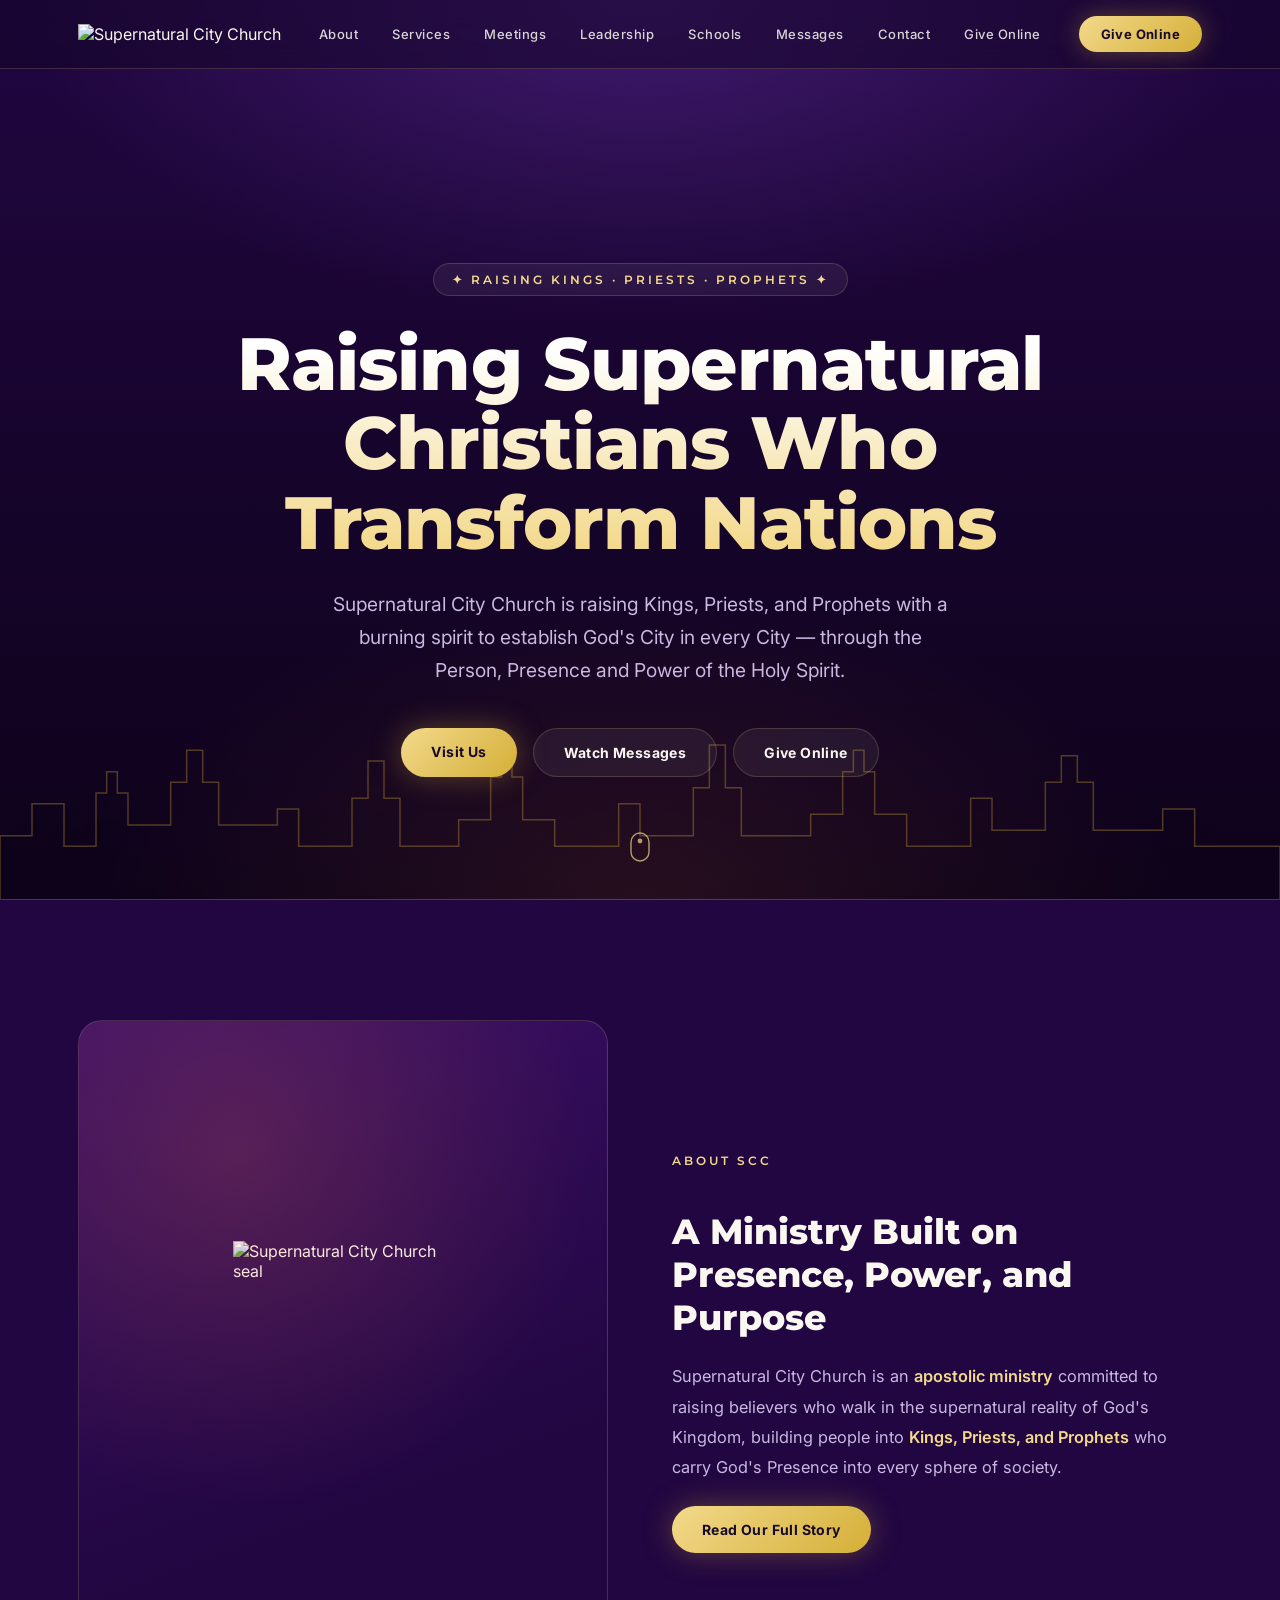
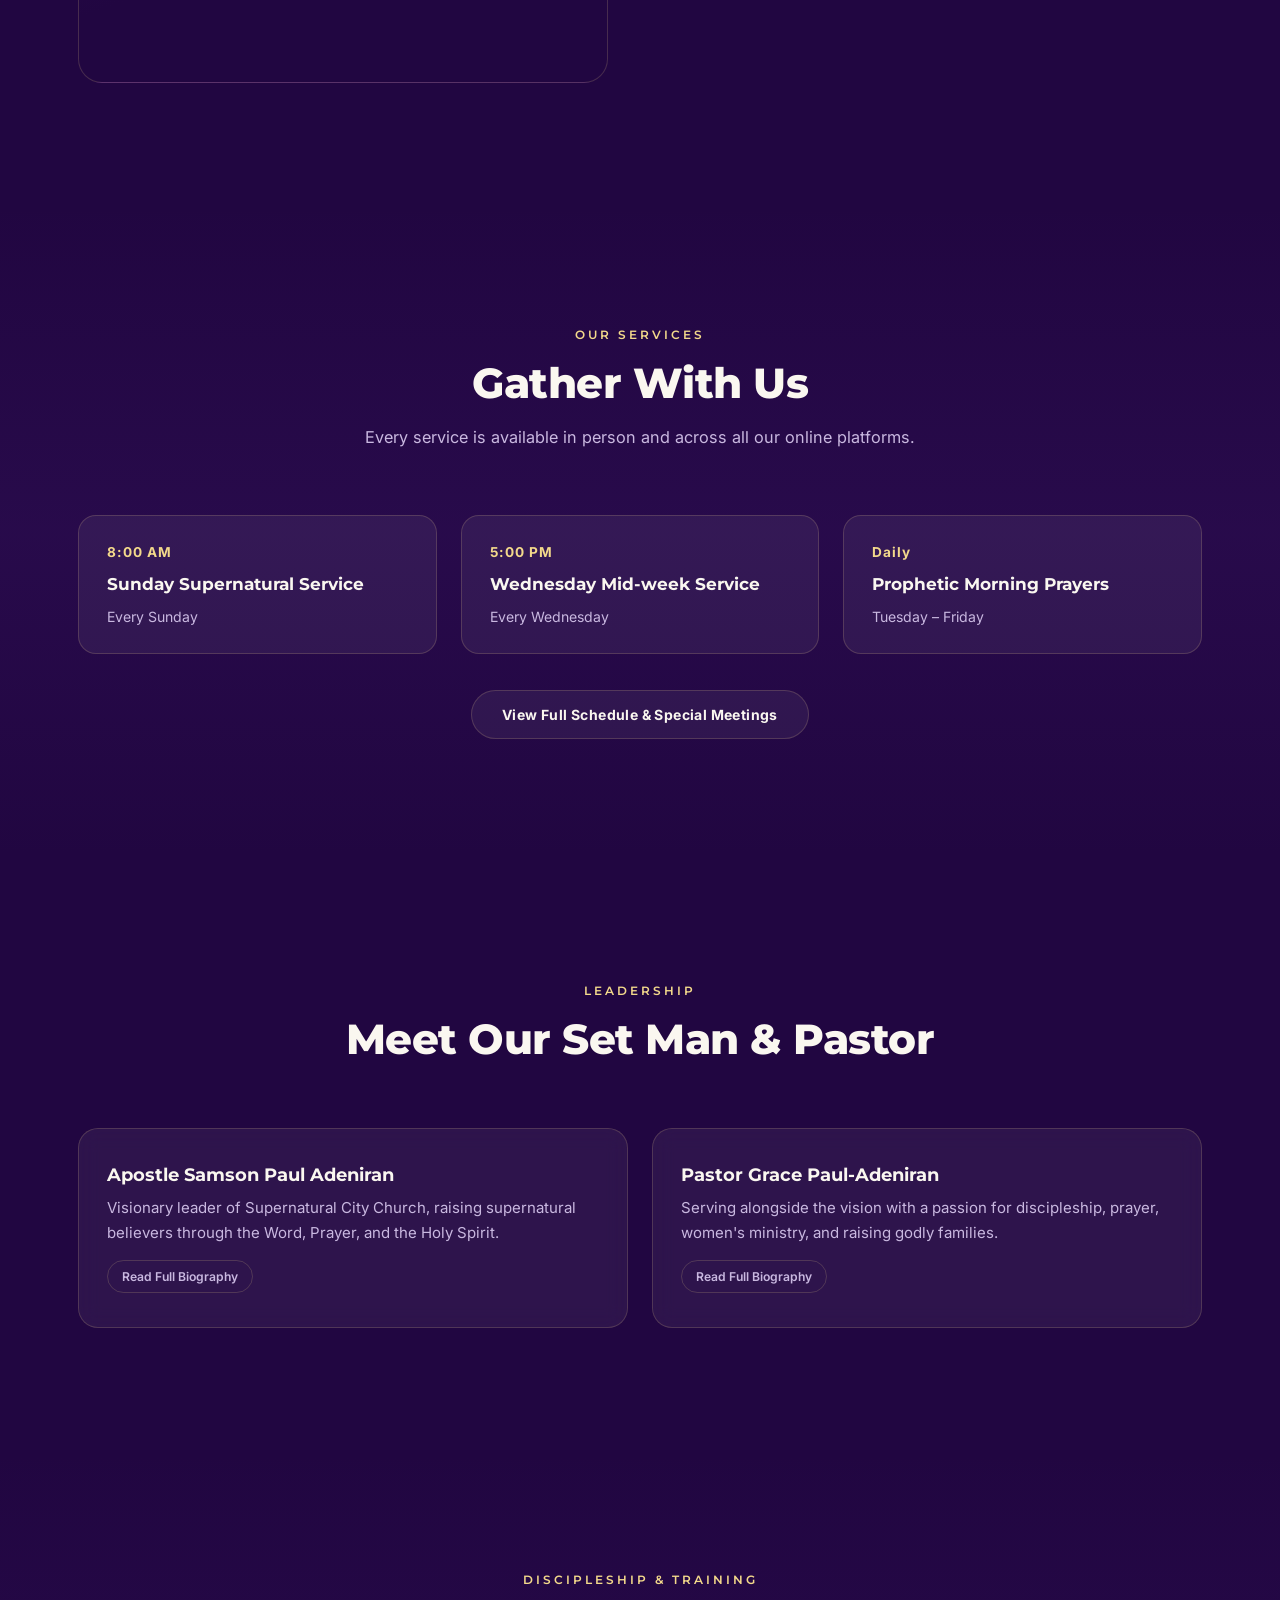
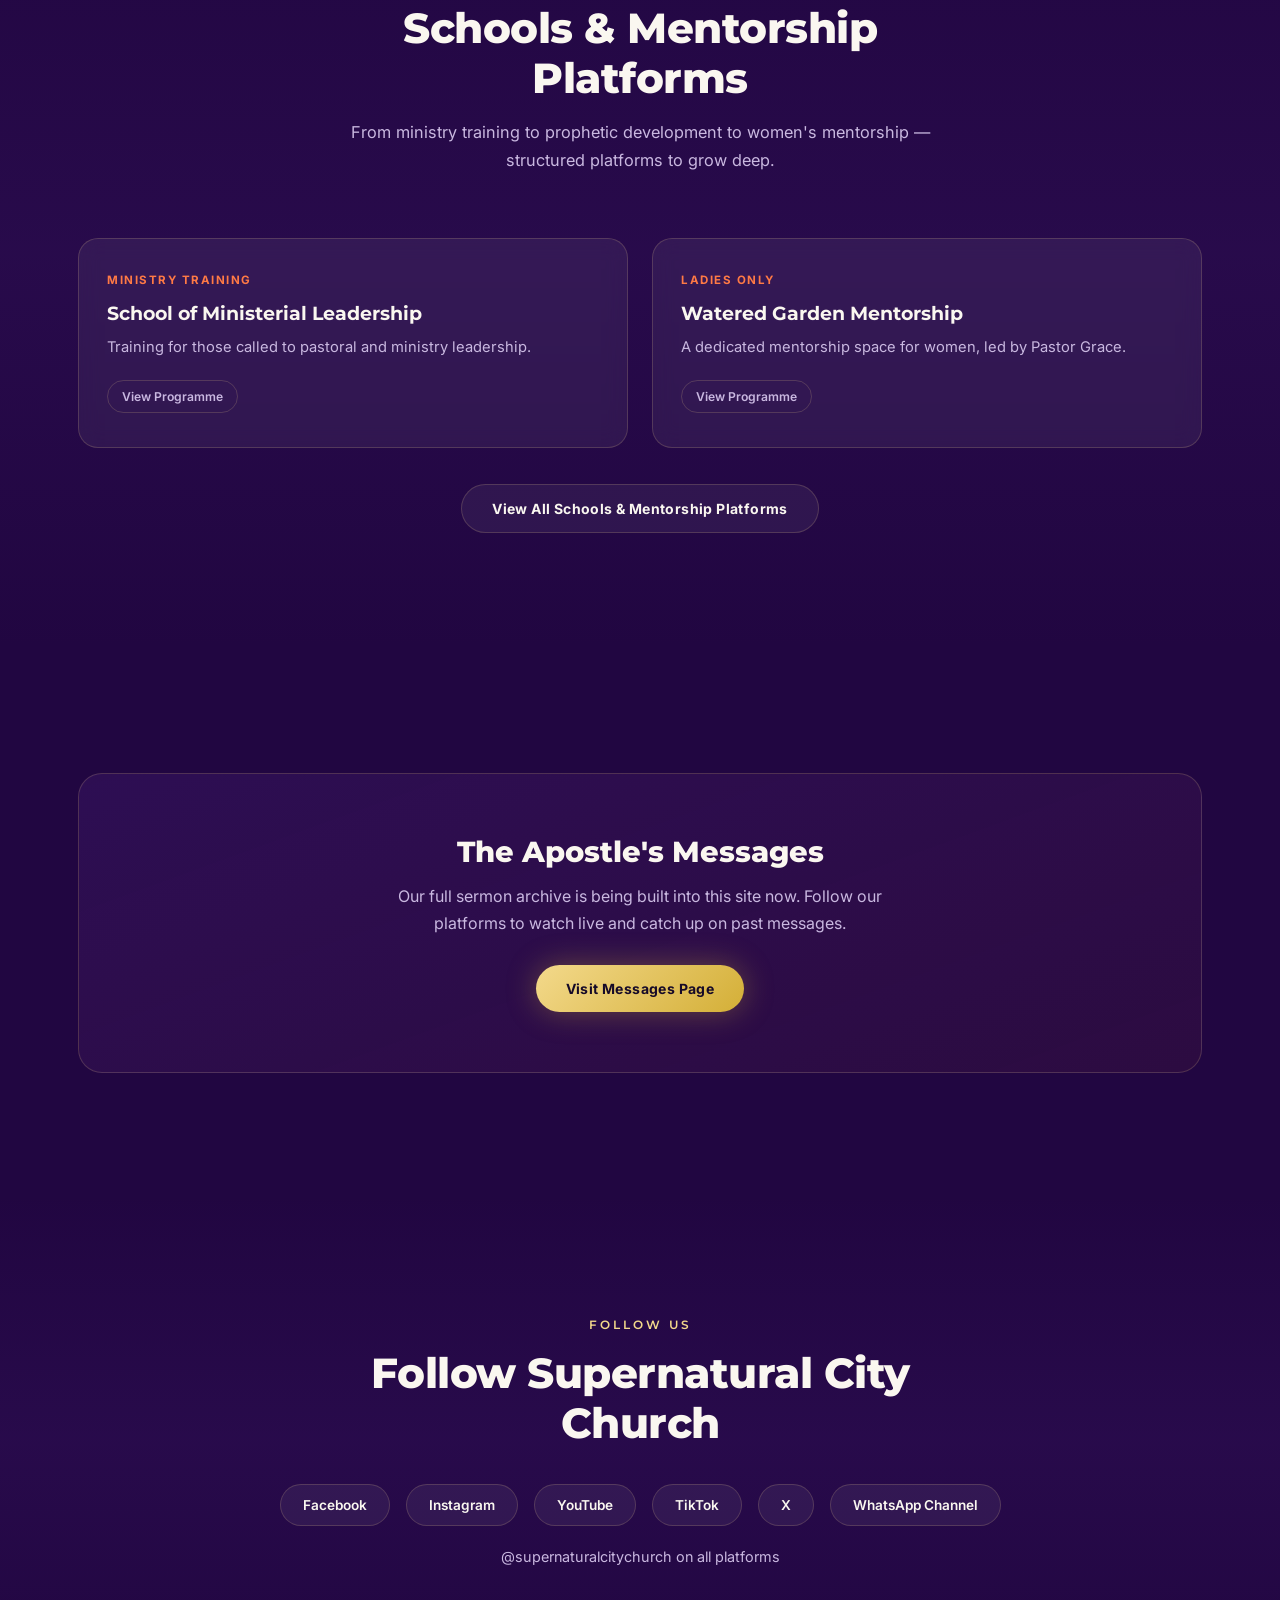
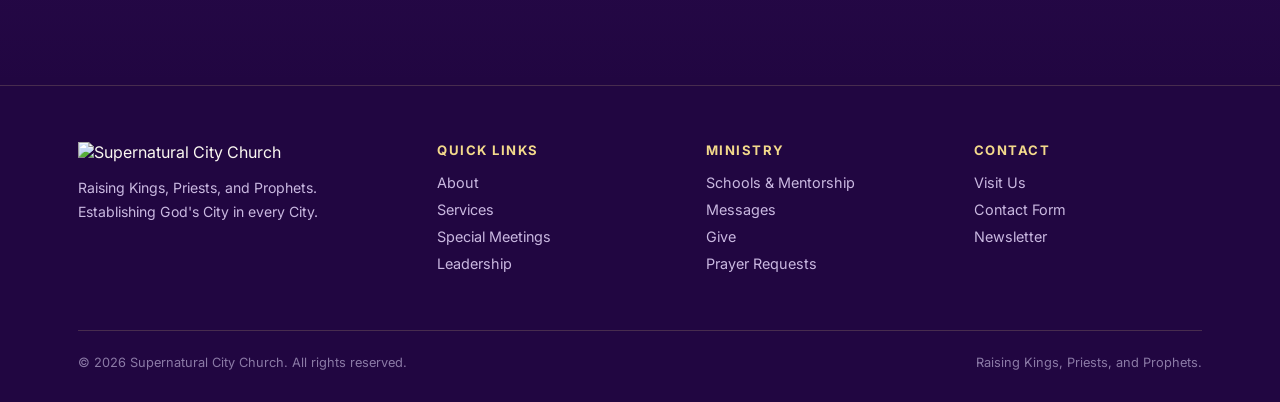
==== commit e6f6fb59: "Add files via upload" ====
--- a/index.html
+++ b/index.html
@@ -9,13 +9,14 @@
 <link rel="preconnect" href="https://fonts.gstatic.com" crossorigin>
 <link href="https://fonts.googleapis.com/css2?family=Montserrat:wght@500;600;700;800;900&family=Inter:wght@400;500;600&display=swap" rel="stylesheet">
 <link rel="stylesheet" href="assets/styles.css">
+<link rel="icon" type="image/png" href="assets/images/favicon-32.png">
+<link rel="apple-touch-icon" href="assets/images/apple-touch-icon.png">
 </head>
 <body>
 <header>
   <nav>
     <a href="index.html" class="brand">
-      <svg class="glyph" viewBox="0 0 48 48"><path d="M8 20 L14 12 L18 20 L24 8 L30 20 L34 12 L40 20 L40 34 Q24 30 8 34 Z"/><path class="flame" d="M24 4c2 3 4 5 4 8a4 4 0 0 1-8 0c0-3 2-5 4-8z" stroke="none"/></svg>
-      <span class="logo-text">SUPERNATURAL CITY<span>CHURCH</span></span>
+      <img src="assets/images/logo.png" alt="Supernatural City Church" class="logo-img">
     </a>
     <div class="nav-links">
       <a href="about.html">About</a>
@@ -57,7 +58,7 @@
 
 <section id="about">
   <div class="wrap about-grid">
-    <div class="about-frame fade-up"><svg class="glyph" style="width:96px;height:96px;" viewBox="0 0 48 48"><path d="M8 20 L14 12 L18 20 L24 8 L30 20 L34 12 L40 20 L40 34 Q24 30 8 34 Z"/><path class="flame" d="M24 4c2 3 4 5 4 8a4 4 0 0 1-8 0c0-3 2-5 4-8z" stroke="none"/></svg></div>
+    <div class="about-frame fade-up"><img src="assets/images/icon-512.png" alt="Supernatural City Church seal" class="icon-mark" loading="lazy" width="220" height="220" style="max-width:220px;"></div>
     <div class="about-copy fade-up">
       <div class="eyebrow" style="border:none;padding:0;background:none;">ABOUT SCC</div>
       <h2 style="font-size:2.2rem;font-weight:800;margin:14px 0 22px;">A Ministry Built on Presence, Power, and Purpose</h2>
@@ -152,8 +153,7 @@
     <div class="footer-grid">
       <div class="footer-brand">
         <div class="brand">
-          <svg class="glyph" viewBox="0 0 48 48"><path d="M8 20 L14 12 L18 20 L24 8 L30 20 L34 12 L40 20 L40 34 Q24 30 8 34 Z"/><path class="flame" d="M24 4c2 3 4 5 4 8a4 4 0 0 1-8 0c0-3 2-5 4-8z" stroke="none"/></svg>
-          <span class="logo-text">SUPERNATURAL CITY<span>CHURCH</span></span>
+          <img src="assets/images/logo.png" alt="Supernatural City Church" class="logo-img">
         </div>
         <p>Raising Kings, Priests, and Prophets. Establishing God's City in every City.</p>
       </div>
--- a/assets/styles.css
+++ b/assets/styles.css
@@ -0,0 +1,366 @@
+  :root{
+    --purple-deep:#210641;
+    --purple-mid:#3B0F66;
+    --purple-glow:#7A3FC2;
+    --gold:#D4AF37;
+    --gold-light:#F3D98B;
+    --orange-glow:#FF7A45;
+    --cream:#FAF7F0;
+    --ink:#160A28;
+    --muted:#C9B8E0;
+    --glass:rgba(255,255,255,0.06);
+    --glass-border:rgba(243,217,139,0.18);
+  }
+  *{margin:0;padding:0;box-sizing:border-box;}
+  html{scroll-behavior:smooth;}
+  body{
+    background:var(--purple-deep);
+    color:var(--cream);
+    font-family:'Inter',sans-serif;
+    overflow-x:hidden;
+  }
+  h1,h2,h3,.eyebrow,.logo-text{font-family:'Montserrat',sans-serif;}
+  a{color:inherit;text-decoration:none;}
+  img{max-width:100%;display:block;}
+  .wrap{max-width:1180px;margin:0 auto;padding:0 28px;}
+  ::selection{background:var(--gold);color:var(--ink);}
+
+  /* ---------- Signature glyph (flame-crown) ---------- */
+  .glyph{width:34px;height:34px;flex-shrink:0;}
+  .glyph path,.glyph polyline{fill:none;stroke:var(--gold-light);stroke-width:1.6;stroke-linecap:round;stroke-linejoin:round;}
+  .glyph .flame{fill:var(--orange-glow);stroke:none;opacity:.9;}
+
+  /* ---------- Nav ---------- */
+  header{
+    position:fixed;top:0;left:0;right:0;z-index:100;
+    background:rgba(21,6,41,0.55);
+    backdrop-filter:blur(14px);-webkit-backdrop-filter:blur(14px);
+    border-bottom:1px solid var(--glass-border);
+    transition:background .3s ease;
+  }
+  nav{display:flex;align-items:center;justify-content:space-between;padding:16px 28px;max-width:1180px;margin:0 auto;}
+  .brand{display:flex;align-items:center;gap:12px;}
+  .logo-text{font-weight:800;font-size:15px;letter-spacing:2.5px;color:var(--cream);line-height:1.1;}
+  .logo-text span{display:block;font-size:9px;font-weight:500;letter-spacing:2px;color:var(--gold-light);font-family:'Inter',sans-serif;margin-top:3px;}
+  .nav-links{display:flex;gap:34px;font-size:13px;letter-spacing:.5px;font-weight:500;}
+  .nav-links a{opacity:.85;position:relative;padding:4px 0;}
+  .nav-links a:hover{opacity:1;color:var(--gold-light);}
+  .nav-cta{
+    background:linear-gradient(135deg,var(--gold-light),var(--gold));
+    color:var(--ink);padding:10px 22px;border-radius:999px;font-weight:700;font-size:13px;
+    letter-spacing:.4px;box-shadow:0 0 24px rgba(212,175,55,0.35);
+    transition:transform .25s ease, box-shadow .25s ease;
+  }
+  .nav-cta:hover{transform:translateY(-2px);box-shadow:0 0 32px rgba(212,175,55,0.55);}
+  .burger{display:none;flex-direction:column;gap:5px;cursor:pointer;background:none;border:none;}
+  .burger span{width:24px;height:2px;background:var(--cream);}
+
+  /* ---------- Hero ---------- */
+  .hero{
+    position:relative;min-height:100vh;display:flex;align-items:center;justify-content:center;text-align:center;
+    background:
+      radial-gradient(ellipse 80% 60% at 50% 0%, rgba(122,63,194,0.35), transparent 60%),
+      radial-gradient(ellipse 60% 50% at 50% 100%, rgba(255,122,69,0.10), transparent 70%),
+      linear-gradient(180deg,var(--purple-deep) 0%, #150429 60%, #0D0219 100%);
+    overflow:hidden;
+    padding:140px 24px 0;
+  }
+  .particles{position:absolute;inset:0;pointer-events:none;}
+  .particle{
+    position:absolute;bottom:-10%;border-radius:50%;
+    background:radial-gradient(circle,var(--gold-light),var(--orange-glow) 70%,transparent 75%);
+    opacity:0;animation:rise linear infinite;
+  }
+  @keyframes rise{
+    0%{transform:translateY(0) translateX(0);opacity:0;}
+    10%{opacity:.85;}
+    90%{opacity:.4;}
+    100%{transform:translateY(-110vh) translateX(var(--drift,20px));opacity:0;}
+  }
+  .skyline{position:absolute;left:0;right:0;bottom:0;width:100%;opacity:.55;filter:drop-shadow(0 0 22px rgba(212,175,55,0.25));}
+  .hero-inner{position:relative;z-index:2;max-width:840px;}
+  .eyebrow{
+    display:inline-flex;align-items:center;gap:10px;font-size:12px;letter-spacing:3px;font-weight:600;
+    color:var(--gold-light);border:1px solid var(--glass-border);padding:8px 18px;border-radius:999px;
+    background:var(--glass);margin-bottom:28px;
+  }
+  .hero h1{
+    font-size:clamp(2.4rem,6vw,4.6rem);font-weight:800;line-height:1.08;letter-spacing:-1px;
+    background:linear-gradient(180deg,#FFFFFF 10%, var(--gold-light) 95%);
+    -webkit-background-clip:text;background-clip:text;color:transparent;
+    margin-bottom:26px;
+  }
+  .hero p.lead{font-size:clamp(1rem,1.6vw,1.2rem);color:var(--muted);max-width:620px;margin:0 auto 42px;line-height:1.7;}
+  .cta-row{display:flex;gap:16px;justify-content:center;flex-wrap:wrap;}
+  .btn{
+    padding:15px 30px;border-radius:999px;font-weight:700;font-size:14px;letter-spacing:.4px;
+    transition:transform .25s ease, box-shadow .25s ease, background .25s ease;display:inline-block;
+  }
+  .btn-primary{background:linear-gradient(135deg,var(--gold-light),var(--gold));color:var(--ink);box-shadow:0 0 30px rgba(212,175,55,0.35);}
+  .btn-primary:hover{transform:translateY(-3px);box-shadow:0 0 40px rgba(212,175,55,0.55);}
+  .btn-ghost{border:1px solid var(--glass-border);background:var(--glass);color:var(--cream);}
+  .btn-ghost:hover{border-color:var(--gold-light);color:var(--gold-light);transform:translateY(-3px);}
+  .scroll-cue{position:absolute;bottom:34px;left:50%;transform:translateX(-50%);opacity:.7;animation:bob 2.4s ease-in-out infinite;}
+  @keyframes bob{0%,100%{transform:translate(-50%,0);}50%{transform:translate(-50%,8px);}}
+
+  /* ---------- Sections generic ---------- */
+  section{position:relative;padding:120px 0;}
+  .section-head{max-width:640px;margin:0 auto 64px;text-align:center;}
+  .section-head .eyebrow{background:none;border:none;padding:0;margin-bottom:16px;}
+  .section-head h2{font-size:clamp(1.9rem,3.4vw,2.6rem);font-weight:800;color:var(--cream);letter-spacing:-.5px;}
+  .section-head p{color:var(--muted);margin-top:16px;font-size:1.02rem;line-height:1.7;}
+  .divider{width:64px;height:2px;background:linear-gradient(90deg,transparent,var(--gold),transparent);margin:0 auto;}
+
+  .fade-up{opacity:0;transform:translateY(28px);transition:opacity .8s ease, transform .8s ease;}
+  .fade-up.in{opacity:1;transform:translateY(0);}
+
+  /* ---------- About ---------- */
+  .about-grid{display:grid;grid-template-columns:1fr 1fr;gap:64px;align-items:center;}
+  .about-copy p{color:var(--muted);line-height:1.85;margin-bottom:18px;font-size:1.02rem;}
+  .about-copy p strong{color:var(--gold-light);font-weight:600;}
+  .about-frame{
+    aspect-ratio:4/5;border-radius:24px;
+    background:linear-gradient(160deg,var(--purple-mid),var(--purple-deep) 70%);
+    border:1px solid var(--glass-border);position:relative;overflow:hidden;
+    display:flex;align-items:center;justify-content:center;
+  }
+  .about-frame .glyph{width:96px;height:96px;opacity:.9;}
+  .about-frame::after{content:"";position:absolute;inset:0;background:radial-gradient(circle at 30% 20%,rgba(255,122,69,0.18),transparent 55%);}
+
+  /* ---------- Cards ---------- */
+  .card{
+    background:var(--glass);border:1px solid var(--glass-border);border-radius:20px;padding:34px 28px;
+    backdrop-filter:blur(10px);transition:transform .3s ease, border-color .3s ease, box-shadow .3s ease;
+  }
+  .card:hover{transform:translateY(-6px);border-color:rgba(243,217,139,0.4);box-shadow:0 20px 50px rgba(0,0,0,0.35);}
+  .card .num{font-family:'Montserrat',sans-serif;font-weight:800;font-size:13px;color:var(--orange-glow);letter-spacing:2px;margin-bottom:16px;display:block;}
+  .card h3{font-size:1.15rem;font-weight:700;margin-bottom:10px;color:var(--cream);}
+  .card p{color:var(--muted);font-size:.94rem;line-height:1.65;}
+
+  .grid-3{display:grid;grid-template-columns:repeat(3,1fr);gap:24px;}
+  .grid-2{display:grid;grid-template-columns:repeat(2,1fr);gap:24px;}
+
+  /* Alternate section tint */
+  .tint{background:linear-gradient(180deg,transparent, rgba(122,63,194,0.08), transparent);}
+
+  /* ---------- Services ---------- */
+  .service-card{
+    background:var(--glass);border:1px solid var(--glass-border);border-radius:18px;padding:28px;
+    display:flex;flex-direction:column;gap:14px;
+  }
+  .service-card .time{color:var(--gold-light);font-weight:700;font-size:.85rem;letter-spacing:1px;}
+  .service-card h3{font-size:1.05rem;font-weight:700;}
+  .service-card .cadence{color:var(--muted);font-size:.88rem;}
+  .service-actions{display:flex;gap:10px;flex-wrap:wrap;margin-top:6px;}
+  .mini-btn{font-size:.76rem;font-weight:600;padding:8px 14px;border-radius:999px;border:1px solid var(--glass-border);color:var(--muted);}
+  .mini-btn:hover{border-color:var(--gold-light);color:var(--gold-light);}
+
+  /* ---------- Events ---------- */
+  .event-card{border-radius:22px;overflow:hidden;border:1px solid var(--glass-border);background:var(--glass);}
+  .event-top{height:150px;background:linear-gradient(140deg,var(--purple-mid),var(--purple-deep));position:relative;display:flex;align-items:center;justify-content:center;}
+  .event-top::after{content:"";position:absolute;inset:0;background:radial-gradient(circle at 70% 30%,rgba(255,122,69,0.25),transparent 60%);}
+  .event-body{padding:26px;}
+  .event-body h3{font-size:1.1rem;font-weight:700;margin-bottom:8px;}
+  .event-body p{color:var(--muted);font-size:.9rem;line-height:1.6;margin-bottom:18px;}
+  .event-actions{display:flex;gap:10px;}
+  .event-actions a{flex:1;text-align:center;padding:10px;border-radius:10px;font-size:.82rem;font-weight:700;}
+  .event-actions .learn{border:1px solid var(--glass-border);color:var(--muted);}
+  .event-actions .register{background:linear-gradient(135deg,var(--gold-light),var(--gold));color:var(--ink);}
+
+  /* ---------- Leadership ---------- */
+  .leader{display:grid;grid-template-columns:280px 1fr;gap:48px;align-items:center;margin-bottom:80px;}
+  .leader:nth-child(even){grid-template-columns:1fr 280px;}
+  .leader:nth-child(even) .leader-photo{order:2;}
+  .leader-photo{
+    aspect-ratio:1/1;border-radius:20px;background:linear-gradient(160deg,var(--purple-mid),var(--purple-deep));
+    border:1px solid var(--glass-border);display:flex;align-items:center;justify-content:center;position:relative;overflow:hidden;
+  }
+  .leader-photo .glyph{width:64px;height:64px;opacity:.85;}
+  .leader-copy .role{color:var(--orange-glow);font-weight:700;font-size:.8rem;letter-spacing:2px;margin-bottom:10px;display:block;}
+  .leader-copy h3{font-size:1.7rem;font-weight:800;margin-bottom:16px;}
+  .leader-copy p{color:var(--muted);line-height:1.8;margin-bottom:22px;}
+  .leader-actions{display:flex;gap:14px;flex-wrap:wrap;}
+
+  /* ---------- Give ---------- */
+  .give-grid{display:grid;grid-template-columns:repeat(4,1fr);gap:20px;}
+  .give-card{text-align:center;padding:30px 20px;}
+  .give-card h3{font-size:1rem;margin-bottom:8px;}
+  .give-card p{font-size:.85rem;color:var(--muted);margin-bottom:0;}
+  .give-note{text-align:center;color:var(--muted);font-size:.9rem;margin-top:40px;}
+
+  /* ---------- Sermons teaser ---------- */
+  .sermon-teaser{
+    border:1px solid var(--glass-border);border-radius:24px;padding:60px 40px;text-align:center;
+    background:linear-gradient(160deg,rgba(122,63,194,0.14),rgba(255,122,69,0.05));
+  }
+  .sermon-teaser h2{font-size:1.8rem;font-weight:800;margin-bottom:14px;}
+  .sermon-teaser p{color:var(--muted);max-width:520px;margin:0 auto 28px;line-height:1.7;}
+
+  /* ---------- Social ---------- */
+  .social-row{display:flex;justify-content:center;gap:16px;flex-wrap:wrap;}
+  .social-pill{
+    display:flex;align-items:center;gap:10px;padding:12px 22px;border-radius:999px;
+    border:1px solid var(--glass-border);background:var(--glass);font-size:.85rem;font-weight:600;
+  }
+  .social-pill:hover{border-color:var(--gold-light);color:var(--gold-light);}
+
+  /* ---------- Contact ---------- */
+  .contact-grid{display:grid;grid-template-columns:1fr 1.1fr;gap:56px;}
+  .contact-info .item{margin-bottom:26px;}
+  .contact-info .label{color:var(--gold-light);font-size:.78rem;font-weight:700;letter-spacing:1.5px;margin-bottom:6px;display:block;}
+  .contact-info .val{color:var(--muted);line-height:1.6;}
+  form.card{display:flex;flex-direction:column;gap:16px;}
+  form.card input, form.card textarea{
+    background:rgba(255,255,255,0.04);border:1px solid var(--glass-border);border-radius:12px;
+    padding:14px 16px;color:var(--cream);font-family:'Inter',sans-serif;font-size:.92rem;
+  }
+  form.card input::placeholder, form.card textarea::placeholder{color:#8b7aa6;}
+  form.card input:focus, form.card textarea:focus{outline:2px solid var(--gold-light);outline-offset:1px;}
+  form.card textarea{min-height:120px;resize:vertical;}
+  form.card .hp{position:absolute;left:-9999px;}
+  form.card button{
+    background:linear-gradient(135deg,var(--gold-light),var(--gold));color:var(--ink);border:none;
+    padding:15px;border-radius:12px;font-weight:700;font-size:.95rem;cursor:pointer;margin-top:6px;
+  }
+  form.card button:hover{box-shadow:0 0 30px rgba(212,175,55,0.4);}
+
+  /* ---------- Footer ---------- */
+  footer{border-top:1px solid var(--glass-border);padding:56px 0 32px;}
+  .footer-grid{display:grid;grid-template-columns:1.4fr 1fr 1fr 1fr;gap:40px;margin-bottom:48px;}
+  .footer-col h4{font-size:.82rem;letter-spacing:1.5px;color:var(--gold-light);margin-bottom:16px;}
+  .footer-col a{display:block;color:var(--muted);font-size:.9rem;margin-bottom:10px;}
+  .footer-col a:hover{color:var(--gold-light);}
+  .footer-brand p{color:var(--muted);font-size:.88rem;line-height:1.7;margin-top:14px;max-width:280px;}
+  .footer-bottom{border-top:1px solid var(--glass-border);padding-top:24px;display:flex;justify-content:space-between;flex-wrap:wrap;gap:12px;color:#8b7aa6;font-size:.8rem;}
+
+  @media(max-width:920px){
+    .nav-cta{display:none;}
+    .burger{display:flex;}
+    .nav-links{
+      display:flex;flex-direction:column;gap:4px;
+      position:absolute;top:100%;right:20px;left:20px;
+      background:#1B0538;padding:16px;border-radius:16px;
+      border:1px solid var(--glass-border);
+      box-shadow:0 20px 50px rgba(0,0,0,0.45);
+      max-height:0;overflow:hidden;opacity:0;pointer-events:none;
+      transition:max-height .35s ease, opacity .25s ease;
+    }
+    .nav-links.open{max-height:420px;opacity:1;pointer-events:auto;}
+    .nav-links a{padding:12px 10px;border-radius:10px;}
+    .nav-links a:hover{background:rgba(255,255,255,0.05);}
+    .nav-links .nav-give-mobile{
+      display:block;margin-top:6px;text-align:center;font-weight:700;color:var(--ink);
+      background:linear-gradient(135deg,var(--gold-light),var(--gold));border-radius:10px;
+    }
+    .burger.open span:nth-child(1){transform:translateY(7px) rotate(45deg);}
+    .burger.open span:nth-child(2){opacity:0;}
+    .burger.open span:nth-child(3){transform:translateY(-7px) rotate(-45deg);}
+    .burger span{transition:transform .25s ease, opacity .2s ease;}
+    .about-grid,.contact-grid{grid-template-columns:1fr;}
+    .grid-3,.grid-2,.give-grid,.services-grid{grid-template-columns:1fr 1fr;}
+    .leader,.leader:nth-child(even){grid-template-columns:1fr;text-align:center;}
+    .leader-photo{width:220px;margin:0 auto;order:0 !important;}
+    .footer-grid{grid-template-columns:1fr 1fr;}
+    .eyebrow{white-space:normal;text-align:center;font-size:11px;padding:8px 14px;}
+    .hero{padding-top:120px;}
+  }
+  @media(max-width:600px){
+    .grid-3,.grid-2,.give-grid,.services-grid{grid-template-columns:1fr;}
+    .footer-grid{grid-template-columns:1fr;}
+    section{padding:70px 0;}
+    nav{padding:14px 18px;}
+    .logo-text{font-size:13px;}
+  }
+  @media (prefers-reduced-motion: reduce){
+    .particle{animation:none;display:none;}
+    .fade-up{transition:none;opacity:1;transform:none;}
+    .scroll-cue{animation:none;}
+  }
+
+  /* ================= INNER PAGE COMPONENTS ================= */
+
+  /* Page banner (smaller hero for inner pages) */
+  .page-banner{
+    position:relative;padding:150px 24px 80px;text-align:center;overflow:hidden;
+    background:
+      radial-gradient(ellipse 70% 60% at 50% 0%, rgba(122,63,194,0.32), transparent 60%),
+      linear-gradient(180deg,var(--purple-deep) 0%, #170430 100%);
+  }
+  .page-banner .breadcrumb{font-size:.8rem;color:var(--muted);margin-bottom:18px;letter-spacing:.5px;}
+  .page-banner .breadcrumb a{color:var(--gold-light);}
+  .page-banner .breadcrumb a:hover{text-decoration:underline;}
+  .page-banner h1{font-size:clamp(2rem,4.4vw,3.2rem);font-weight:800;letter-spacing:-1px;
+    background:linear-gradient(180deg,#FFFFFF 10%, var(--gold-light) 95%);
+    -webkit-background-clip:text;background-clip:text;color:transparent;margin-bottom:16px;}
+  .page-banner p.lead{color:var(--muted);max-width:620px;margin:0 auto;font-size:1.05rem;line-height:1.7;}
+
+  /* Prose blocks for long-form bios / content */
+  .prose{max-width:760px;margin:0 auto;}
+  .prose p{color:var(--muted);line-height:1.9;margin-bottom:20px;font-size:1.02rem;}
+  .prose p strong{color:var(--gold-light);font-weight:600;}
+  .prose h3{color:var(--cream);font-size:1.3rem;font-weight:700;margin:34px 0 14px;}
+
+  /* Two-column bio layout for inner leadership pages */
+  .bio-hero{display:grid;grid-template-columns:340px 1fr;gap:56px;align-items:start;margin-bottom:20px;}
+  .bio-photo{
+    aspect-ratio:4/5;border-radius:22px;background:linear-gradient(160deg,var(--purple-mid),var(--purple-deep));
+    border:1px solid var(--glass-border);display:flex;align-items:center;justify-content:center;position:relative;overflow:hidden;
+  }
+  .bio-photo::after{content:"";position:absolute;inset:0;background:radial-gradient(circle at 30% 20%,rgba(255,122,69,0.18),transparent 55%);}
+  .bio-photo .glyph{width:88px;height:88px;opacity:.9;}
+  .bio-meta{display:flex;flex-wrap:wrap;gap:10px;margin-top:24px;}
+  .bio-meta span{font-size:.78rem;font-weight:700;letter-spacing:1px;color:var(--gold-light);
+    border:1px solid var(--glass-border);padding:8px 14px;border-radius:999px;background:var(--glass);}
+
+  /* Simple info table (duration / fees / schedule) */
+  .info-table{width:100%;border-collapse:collapse;margin:24px 0;}
+  .info-table tr{border-bottom:1px solid var(--glass-border);}
+  .info-table td{padding:16px 6px;color:var(--muted);font-size:.95rem;}
+  .info-table td:first-child{color:var(--gold-light);font-weight:700;width:220px;font-size:.82rem;letter-spacing:1px;}
+
+  /* Detail / curriculum list */
+  .detail-list{list-style:none;margin:20px 0;}
+  .detail-list li{
+    display:flex;gap:14px;padding:16px 0;border-bottom:1px solid var(--glass-border);color:var(--muted);line-height:1.6;
+  }
+  .detail-list li .n{color:var(--orange-glow);font-weight:800;font-family:'Montserrat',sans-serif;font-size:.85rem;flex-shrink:0;padding-top:2px;}
+  .detail-list li strong{color:var(--cream);}
+
+  /* Requirements checklist */
+  .check-list{list-style:none;margin:20px 0;}
+  .check-list li{display:flex;gap:12px;padding:10px 0;color:var(--muted);}
+  .check-list li::before{content:"✦";color:var(--gold-light);flex-shrink:0;}
+
+  /* School / program cards on hub pages */
+  .school-card{display:flex;flex-direction:column;height:100%;}
+  .school-card .tag{color:var(--orange-glow);font-weight:700;font-size:.72rem;letter-spacing:1.5px;margin-bottom:14px;}
+  .school-card h3{font-size:1.2rem;font-weight:700;margin-bottom:10px;}
+  .school-card p{color:var(--muted);font-size:.92rem;line-height:1.65;margin-bottom:20px;flex-grow:1;}
+  .school-card a.mini-btn{align-self:flex-start;}
+
+  /* CTA band used near footer of inner pages */
+  .cta-band{
+    border-radius:24px;padding:56px 40px;text-align:center;margin-top:20px;
+    background:linear-gradient(160deg,rgba(122,63,194,0.16),rgba(255,122,69,0.05));
+    border:1px solid var(--glass-border);
+  }
+  .cta-band h2{font-size:1.7rem;font-weight:800;margin-bottom:14px;}
+  .cta-band p{color:var(--muted);max-width:520px;margin:0 auto 26px;line-height:1.7;}
+  .cta-band .cta-row{justify-content:center;}
+
+  .badge-row{display:flex;gap:10px;flex-wrap:wrap;margin:18px 0 8px;}
+  .badge{font-size:.72rem;font-weight:700;letter-spacing:1px;color:var(--gold-light);
+    border:1px solid var(--glass-border);padding:7px 13px;border-radius:999px;background:var(--glass);}
+
+  @media(max-width:920px){
+    .bio-hero{grid-template-columns:1fr;text-align:center;}
+    .bio-photo{max-width:280px;margin:0 auto;}
+    .bio-meta{justify-content:center;}
+    .info-table td:first-child{width:150px;}
+  }
+  @media(max-width:600px){
+    .page-banner{padding:130px 20px 60px;}
+    .info-table td:first-child{display:block;width:auto;margin-bottom:4px;}
+    .info-table tr{display:block;padding:14px 0;}
+    .info-table td{display:block;padding:2px 0;}
+  }
